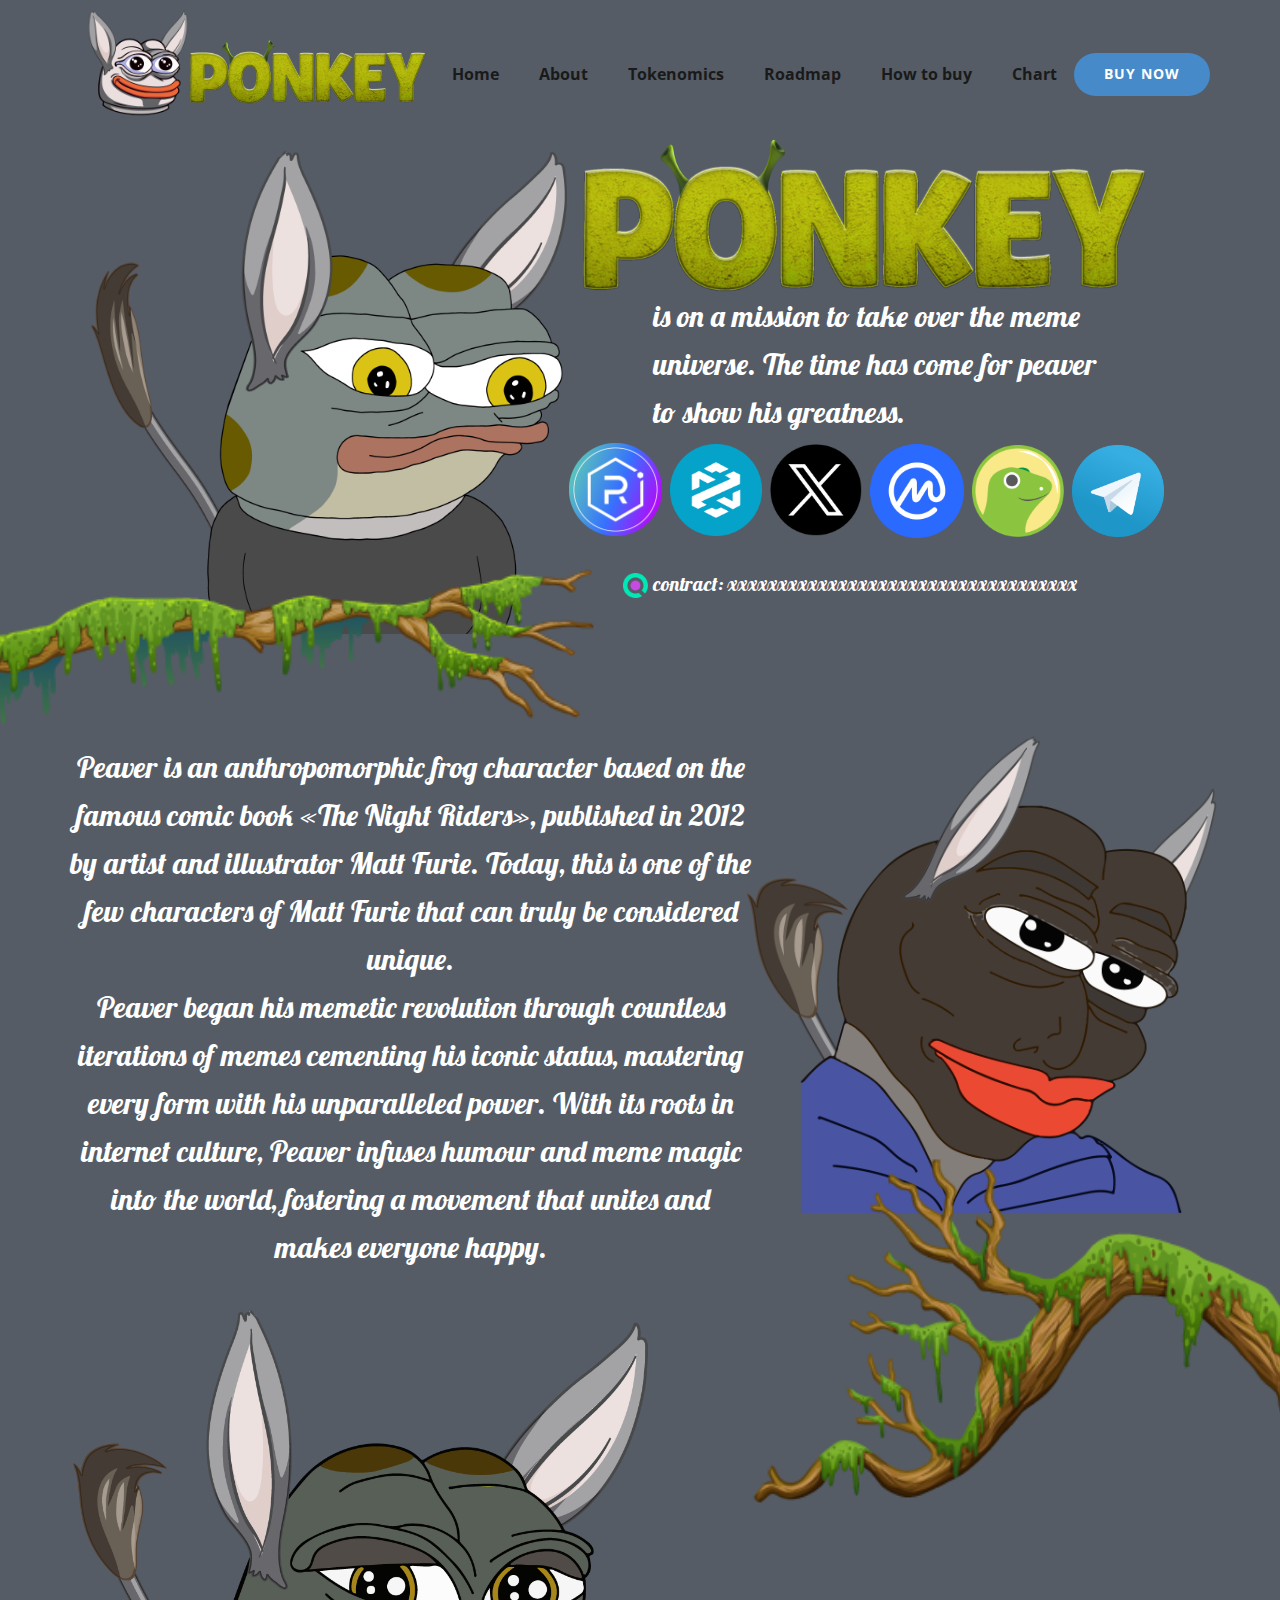
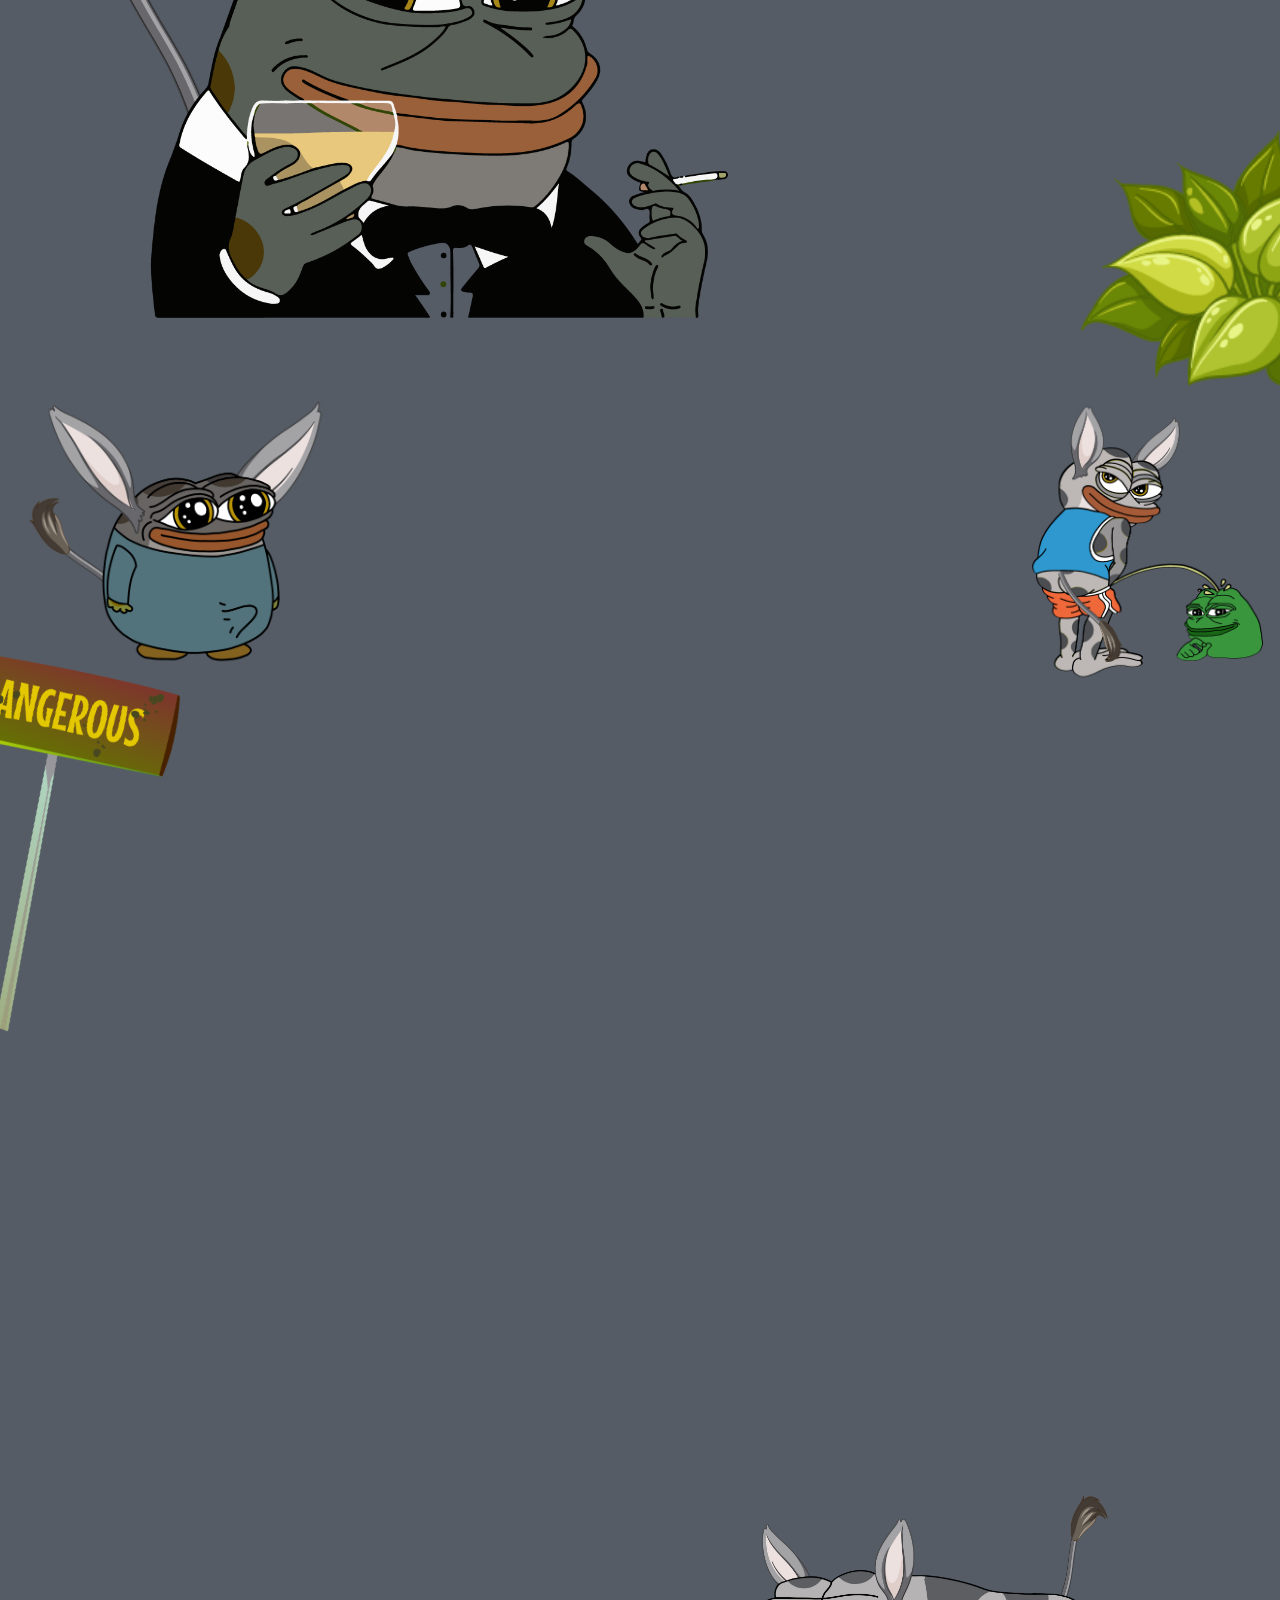
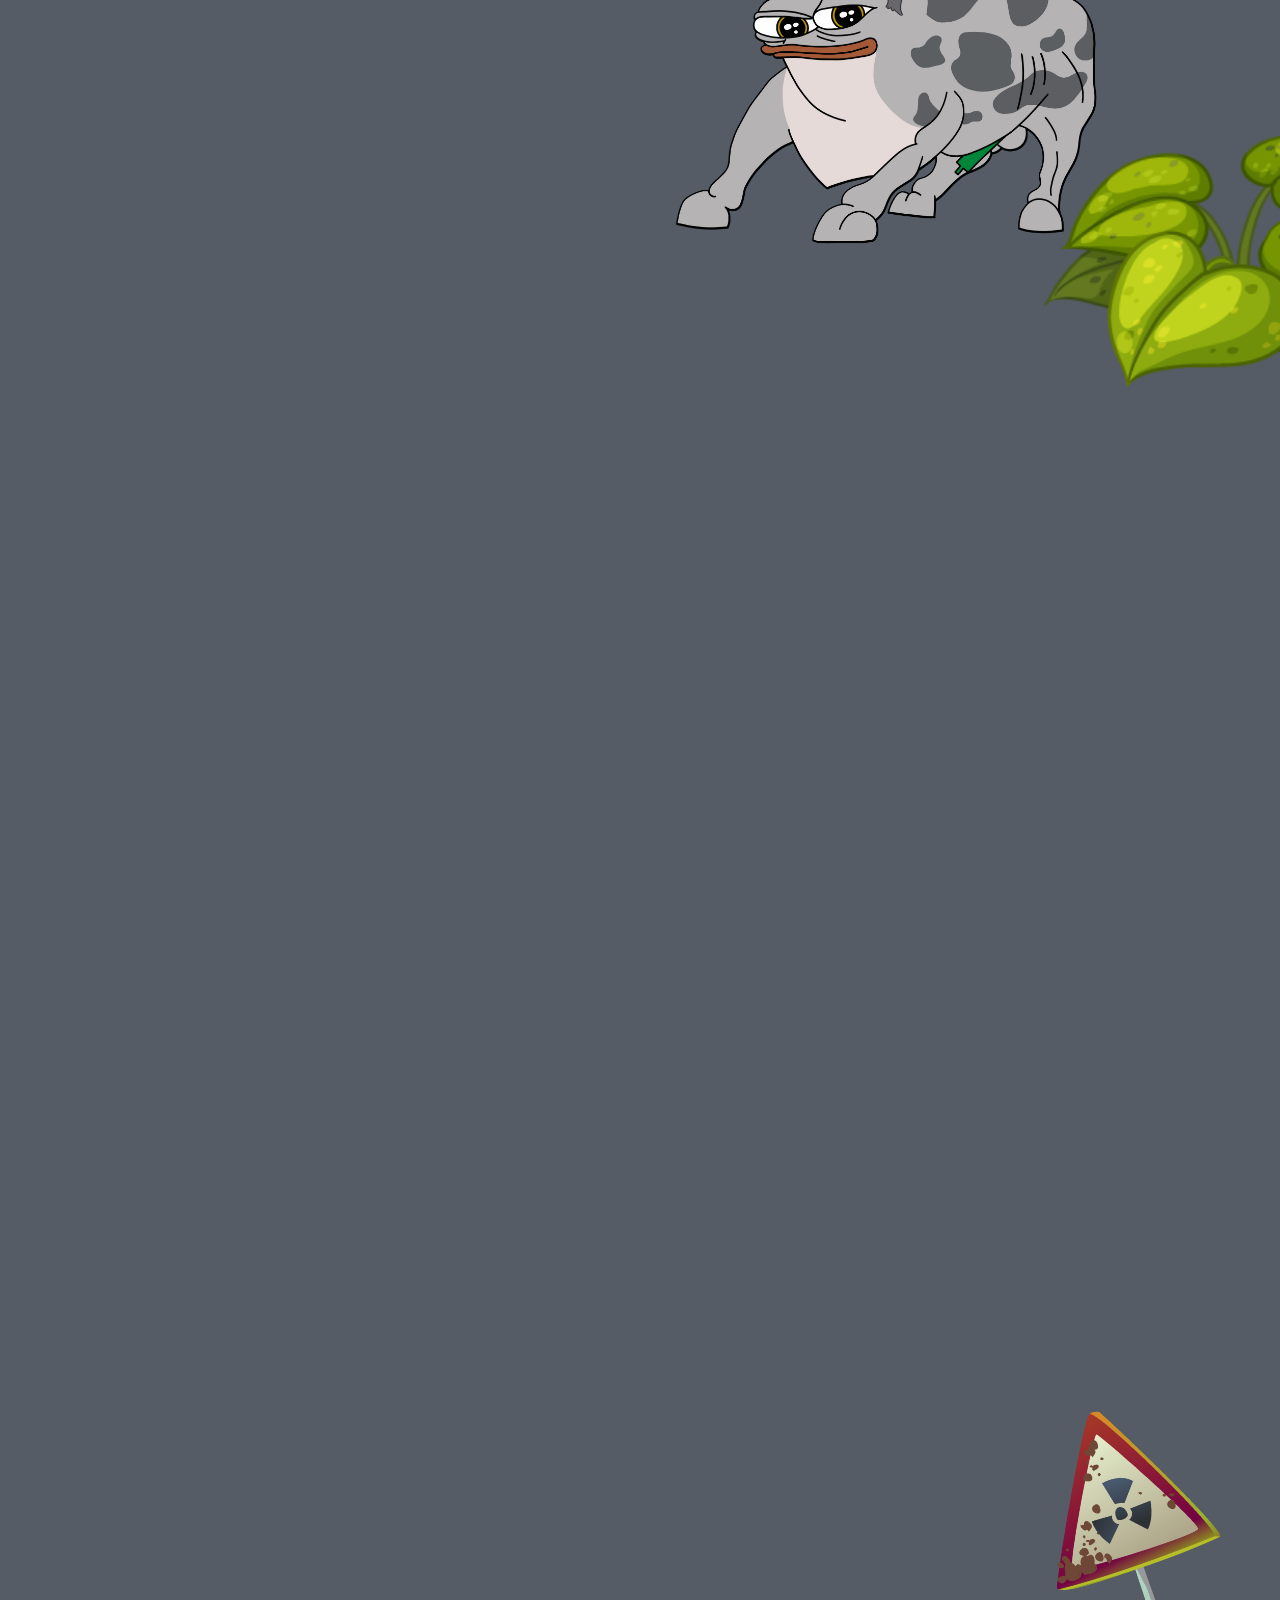
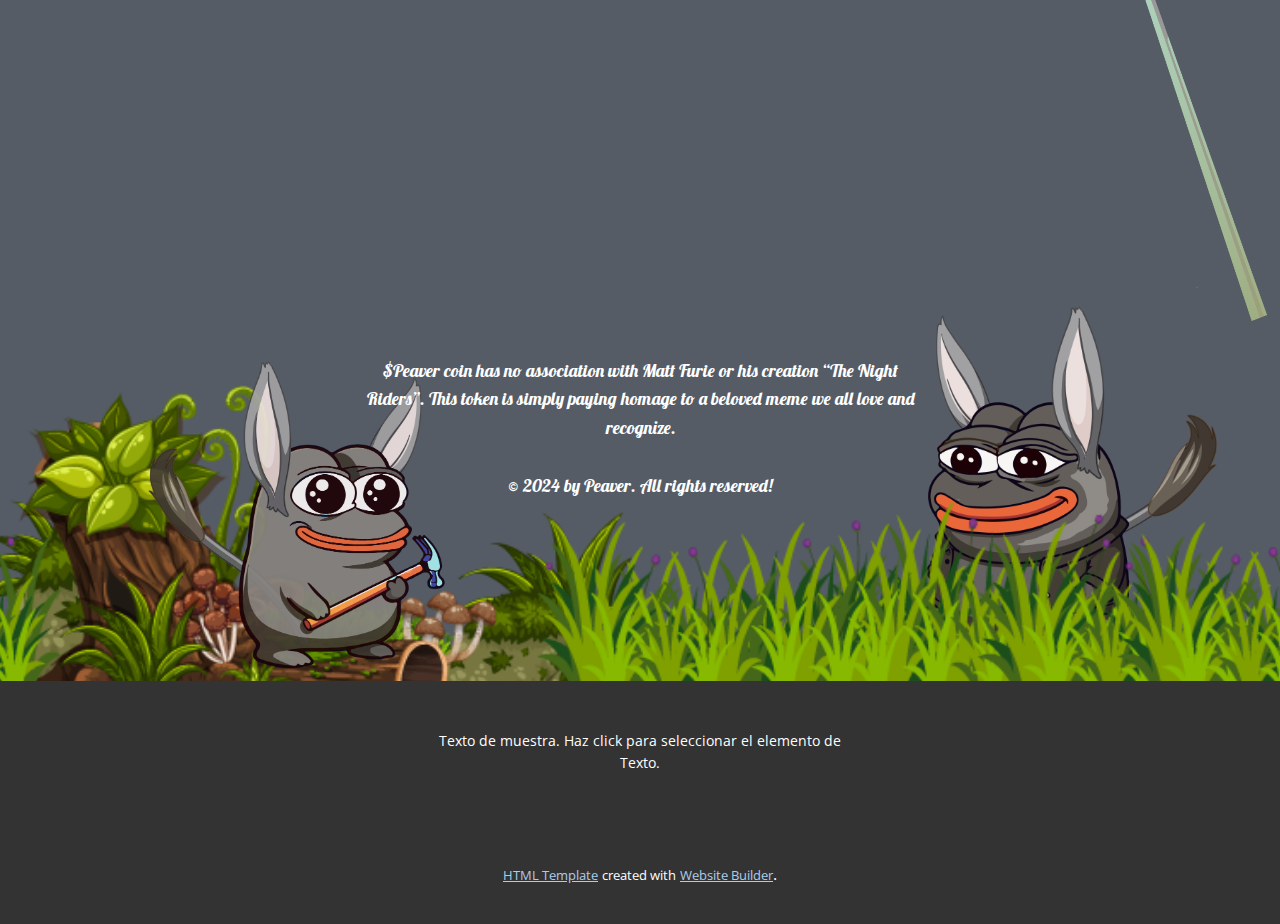
==== PONKEY.html @ 6b370bc7 "push" ====
<!DOCTYPE html>
<html style="font-size: 16px;" lang="ena"><head>
    <meta name="viewport" content="width=device-width, initial-scale=1.0">
    <meta charset="utf-8">
    <meta name="keywords" content="tokenomics, Roadmap, How to buy​">
    <meta name="description" content="">
    <title>PONKEY</title>
    <link rel="stylesheet" href="nicepage.css" media="screen">
<link rel="stylesheet" href="PONKEY.css" media="screen">
    <script class="u-script" type="text/javascript" src="jquery.js" defer=""></script>
    <script class="u-script" type="text/javascript" src="nicepage.js" defer=""></script>
    <meta name="generator" content="Nicepage 6.7.6, nicepage.com">
    <link id="u-theme-google-font" rel="stylesheet" href="https://fonts.googleapis.com/css?family=Roboto:100,100i,300,300i,400,400i,500,500i,700,700i,900,900i|Open+Sans:300,300i,400,400i,500,500i,600,600i,700,700i,800,800i">
    <link id="u-page-google-font" rel="stylesheet" href="https://fonts.googleapis.com/css?family=Lobster:400">
    
    
    
    
    
    
    
    
    
    <script type="application/ld+json">{
		"@context": "http://schema.org",
		"@type": "Organization",
		"name": "PONKEY",
		"logo": "images/ponkey.png"
}</script>
    <meta name="theme-color" content="#478ac9">
    <meta property="og:title" content="PONKEY">
    <meta property="og:description" content="">
    <meta property="og:type" content="website">
  <meta data-intl-tel-input-cdn-path="intlTelInput/"></head>
  <body data-path-to-root="./" data-include-products="false" class="u-body u-xl-mode" data-lang="es"><header class="u-clearfix u-header u-hidden-md u-hidden-sm u-palette-5-dark-2 u-header" id="sec-96b3"><div class="u-clearfix u-sheet u-sheet-1">
        <a href="https://nicepage.com" class="u-image u-logo u-image-1" data-image-width="1280" data-image-height="1024">
          <img src="images/ponkey.png" class="u-logo-image u-logo-image-1">
        </a>
        <a href="https://nicepage.com" class="u-hidden-xs u-image u-logo u-image-2" data-image-width="1500" data-image-height="500">
          <img src="images/font.png" class="u-logo-image u-logo-image-2">
        </a>
        <nav class="u-menu u-menu-one-level u-offcanvas u-menu-1">
          <div class="menu-collapse" style="font-size: 1rem; letter-spacing: 0px; font-weight: 700;">
            <a class="u-button-style u-custom-border u-custom-border-color u-custom-borders u-custom-left-right-menu-spacing u-custom-padding-bottom u-custom-text-color u-custom-top-bottom-menu-spacing u-nav-link u-text-active-palette-1-base u-text-hover-palette-2-base" href="#">
              <svg class="u-svg-link" viewBox="0 0 24 24"><use xmlns:xlink="http://www.w3.org/1999/xlink" xlink:href="#menu-hamburger"></use></svg>
              <svg class="u-svg-content" version="1.1" id="menu-hamburger" viewBox="0 0 16 16" x="0px" y="0px" xmlns:xlink="http://www.w3.org/1999/xlink" xmlns="http://www.w3.org/2000/svg"><g><rect y="1" width="16" height="2"></rect><rect y="7" width="16" height="2"></rect><rect y="13" width="16" height="2"></rect>
</g></svg>
            </a>
          </div>
          <div class="u-custom-menu u-nav-container">
            <ul class="u-nav u-spacing-20 u-unstyled u-nav-1"><li class="u-nav-item"><a class="u-button-style u-nav-link u-text-active-palette-1-base u-text-grey-90 u-text-hover-palette-2-base" href="PONKEY.html#sec-c668" style="padding: 10px;">Home</a>
</li><li class="u-nav-item"><a class="u-button-style u-nav-link u-text-active-palette-1-base u-text-grey-90 u-text-hover-palette-2-base" href="PONKEY.html#sec-f2eb" style="padding: 10px;">About</a>
</li><li class="u-nav-item"><a class="u-button-style u-nav-link u-text-active-palette-1-base u-text-grey-90 u-text-hover-palette-2-base" href="PONKEY.html#sec-4538" style="padding: 10px;">Tokenomics</a>
</li><li class="u-nav-item"><a class="u-button-style u-nav-link u-text-active-palette-1-base u-text-grey-90 u-text-hover-palette-2-base" href="PONKEY.html#sec-8deb" style="padding: 10px;">Roadmap</a>
</li><li class="u-nav-item"><a class="u-button-style u-nav-link u-text-active-palette-1-base u-text-grey-90 u-text-hover-palette-2-base" href="PONKEY.html#sec-0ed5" style="padding: 10px;">How to buy</a>
</li><li class="u-nav-item"><a class="u-button-style u-nav-link u-text-active-palette-1-base u-text-grey-90 u-text-hover-palette-2-base" href="PONKEY.html#sec-bace" style="padding: 10px;">Chart</a>
</li></ul>
          </div>
          <div class="u-custom-menu u-nav-container-collapse">
            <div class="u-black u-container-style u-inner-container-layout u-opacity u-opacity-95 u-sidenav">
              <div class="u-inner-container-layout u-sidenav-overflow">
                <div class="u-menu-close"></div>
                <ul class="u-align-center u-nav u-popupmenu-items u-unstyled u-nav-2"><li class="u-nav-item"><a class="u-button-style u-nav-link" href="PONKEY.html#sec-c668">Home</a>
</li><li class="u-nav-item"><a class="u-button-style u-nav-link" href="PONKEY.html#sec-f2eb">About</a>
</li><li class="u-nav-item"><a class="u-button-style u-nav-link" href="PONKEY.html#sec-4538">Tokenomics</a>
</li><li class="u-nav-item"><a class="u-button-style u-nav-link" href="PONKEY.html#sec-8deb">Roadmap</a>
</li><li class="u-nav-item"><a class="u-button-style u-nav-link" href="PONKEY.html#sec-0ed5">How to buy</a>
</li><li class="u-nav-item"><a class="u-button-style u-nav-link" href="PONKEY.html#sec-bace">Chart</a>
</li></ul>
              </div>
            </div>
            <div class="u-black u-menu-overlay u-opacity u-opacity-70"></div>
          </div>
        </nav>
        <a href="https://raydium.io" class="u-btn u-btn-round u-button-style u-hover-palette-1-light-1 u-palette-1-base u-radius u-btn-1" target="_blank">BUY NOW</a>
      </div></header>
    <section class="u-clearfix u-hidden-md u-hidden-sm u-palette-5-dark-2 u-section-1" id="sec-c668">
      <div class="u-clearfix u-sheet u-sheet-1">
        <img class="u-expanded-height u-hidden-xs u-image u-image-default u-image-1" src="images/ponkeyjob.png" alt="" data-image-width="1280" data-image-height="1280">
        <img class="u-expanded-width-xs u-image u-image-contain u-image-default u-image-2" src="images/font.png" alt="" data-image-width="1500" data-image-height="500">
        <p class="u-custom-font u-font-lobster u-text u-text-1"> is on a mission to take over the meme universe. The time has come for peaver to show his greatness.</p>
        <img class="u-image u-image-contain u-image-default u-preserve-proportions u-image-3" src="images/pIxfX8z30qij.png" alt="" data-image-width="250" data-image-height="250" data-href="https://x.com" data-target="_blank">
        <img class="u-image u-image-contain u-image-default u-preserve-proportions u-image-4" src="images/0U2Pv58dZBvj.png" alt="" data-image-width="512" data-image-height="512" data-href="https://coinmarketcap.com" data-target="_blank">
        <img class="u-image u-image-contain u-image-default u-preserve-proportions u-image-5" src="images/TUzji2HEjnId.png" alt="" data-image-width="250" data-image-height="250" data-href="https://www.coingecko.com" data-target="_blank">
        <img class="u-image u-image-contain u-image-default u-preserve-proportions u-image-6" src="images/ILdD3Cn7EWu5.png" alt="" data-image-width="2500" data-image-height="2500" data-href="https://web.telegram.org/a/" data-target="_blank">
        <img class="u-image u-image-contain u-image-default u-preserve-proportions u-image-7" src="images/zyBM1lSh2uat.png" alt="" data-image-width="512" data-image-height="512" data-href="https://www.dextools.io" data-target="_blank">
        <img class="u-image u-image-contain u-image-default u-preserve-proportions u-image-8" src="images/Raydium-Round-Logo-PNG.png" alt="" data-image-width="3000" data-image-height="3000" data-href="https://raydium.io" data-target="_blank">
        <p class="u-custom-font u-font-lobster u-text u-text-white u-text-2">contract: ​xxxxxxxxxxxxxxxxxxxxxxxxxxxxxxxxxxx</p>
        <img class="u-hidden-xs u-image u-image-contain u-image-default u-preserve-proportions u-image-9" src="images/92743431.png" alt="" data-image-width="280" data-image-height="280">
      </div>
    </section>
    <section class="u-clearfix u-hidden-md u-hidden-sm u-palette-5-dark-2 u-section-2" id="sec-f2eb">
      <div class="u-clearfix u-sheet u-sheet-1">
        <img class="u-hidden-xs u-image u-image-contain u-image-default u-image-1" src="images/1yjw_7ryt_180516-Convertido.png" alt="" data-image-width="397" data-image-height="242">
        <p class="u-align-center u-custom-font u-font-lobster u-hidden-xs u-text u-text-1">Peaver is an anthropomorphic frog character based on the famous comic book «The Night Riders», published in 2012 by artist and illustrator Matt Furie. Today, this is one of the few characters of Matt Furie that can truly be considered unique.</p>
        <p class="u-align-center u-custom-font u-font-lobster u-text u-text-2">Peaver began his memetic revolution through countless iterations of memes cementing his iconic status, mastering every form with his unparalleled power. With its roots in internet culture, Peaver infuses humour and meme magic into the world, fostering a movement that unites and makes everyone happy.</p>
        <img class="custom-expanded u-hidden-xs u-image u-image-contain u-image-default u-image-2" src="images/ponkeychad.png" alt="" data-image-width="1280" data-image-height="1024">
      </div>
    </section>
    <section class="u-clearfix u-hidden-md u-hidden-sm u-palette-5-dark-2 u-section-3" id="sec-4538">
      <div class="u-clearfix u-sheet u-sheet-1">
        <img class="u-expanded-height u-image u-image-default u-image-1" src="images/ponkeycheers.png" alt="" data-image-width="1280" data-image-height="1024">
        <img class="u-flip-horizontal u-image u-image-contain u-image-default u-image-2" src="images/asdasdasdasd-Convertido.png" alt="" data-image-width="397" data-image-height="242">
        <div class="u-align-left u-border-5 u-border-palette-2-base u-container-align-center u-container-style u-expanded-width-xs u-group u-palette-2-dark-3 u-radius u-shape-round u-group-1" data-animation-name="customAnimationIn" data-animation-duration="1500" data-animation-delay="500" data-animation-direction="">
          <div class="u-container-layout u-container-layout-1">
            <h2 class="u-align-center u-text u-text-default u-text-1" data-animation-name="customAnimationIn" data-animation-duration="1500" data-animation-delay="0">tokenomics</h2>
            <p class="u-align-center u-large-text u-text u-text-variant u-text-2">Token​ Supply 420.690.000.000<br>No taxes forever<br>LP Tokens Burned &amp; Contract Ownership Renounced
            </p>
          </div>
        </div>
      </div>
    </section>
    <section class="u-clearfix u-hidden-md u-hidden-sm u-palette-5-dark-2 u-section-4" id="sec-8deb">
      <div class="u-clearfix u-sheet u-sheet-1">
        <img class="u-image u-image-contain u-image-default u-image-1" src="images/pipiponkey.png" alt="" data-image-width="1170" data-image-height="1236">
        <img class="u-image u-image-contain u-image-default u-image-2" src="images/miniponkey.png" alt="" data-image-width="1280" data-image-height="1149">
        <div class="u-align-left u-border-5 u-border-palette-2-base u-container-align-center u-container-style u-expanded-width-xs u-group u-palette-2-dark-3 u-radius u-shape-round u-group-1" data-animation-name="customAnimationIn" data-animation-duration="1500" data-animation-delay="500" data-animation-direction="">
          <div class="u-container-layout u-container-layout-1">
            <h2 class="u-align-center u-text u-text-default u-text-1" data-animation-name="customAnimationIn" data-animation-duration="1500" data-animation-delay="0">Roadmap</h2>
            <p class="u-align-center u-large-text u-text u-text-variant u-text-2"> Phase 1: fun begins, memes spread, community builds<br>Phase 2: 100,000 holders<br>Phase 3: takeover the meme universe
            </p>
          </div>
        </div>
        <img class="u-image u-image-contain u-image-default u-image-3" src="images/aqp7_8zgk_1807zxczxc20-Convertido.png" alt="" data-image-width="304" data-image-height="276">
      </div>
    </section>
    <section class="u-clearfix u-hidden-md u-hidden-sm u-palette-5-dark-2 u-section-5" id="sec-0ed5">
      <div class="u-clearfix u-sheet u-sheet-1">
        <div class="u-align-left u-border-5 u-border-palette-2-base u-container-align-center u-container-style u-group u-palette-2-dark-3 u-radius u-shape-round u-group-1" data-animation-name="customAnimationIn" data-animation-duration="1500" data-animation-delay="500" data-animation-direction="">
          <div class="u-container-layout u-container-layout-1">
            <h2 class="u-align-center u-text u-text-default u-text-1" data-animation-name="customAnimationIn" data-animation-duration="1500" data-animation-delay="0">How to buy </h2>
          </div>
        </div>
        <div class="u-rotation-parent u-rotation-parent-1">
          <img class="u-image u-image-contain u-image-default u-image-1" src="images/vecteezy_stench-dirty-swamp-with-toxic-wasasdasdte-barrels_13834293-Convertido.png" alt="" data-image-width="869" data-image-height="1010">
        </div>
        <div class="u-align-left u-expanded-width u-list u-list-1">
          <div class="u-repeater u-repeater-1">
            <div class="u-align-center u-border-3 u-border-no-bottom u-border-no-left u-border-no-right u-border-palette-2-base u-container-align-left u-container-style u-hover-feature u-list-item u-palette-2-dark-3 u-radius u-repeater-item u-shape-round u-list-item-1" data-animation-name="customAnimationIn" data-animation-duration="1500" data-animation-delay="500">
              <div class="u-container-layout u-similar-container u-container-layout-2">
                <h3 class="u-align-left u-text u-text-2"> Create a wallet</h3>
                <p class="u-align-left u-text u-text-3"> download phantom wallet from phantom.app or your wallet of choice from chromewebstore.</p>
              </div>
            </div>
            <div class="u-align-center u-border-3 u-border-no-bottom u-border-no-left u-border-no-right u-border-palette-2-base u-container-align-left u-container-style u-hover-feature u-list-item u-palette-2-dark-3 u-radius u-repeater-item u-shape-round u-list-item-2" data-animation-name="customAnimationIn" data-animation-duration="1000">
              <div class="u-container-layout u-similar-container u-container-layout-3">
                <h3 class="u-align-left u-text u-text-4"> Get Some SOL</h3>
                <p class="u-align-left u-text u-text-5"> have SOL in your wallet to switch to $Peaver. If you don’t have any SOL, transfer from another wallet, or buy on another exchange and send it to your wallet.</p>
              </div>
            </div>
            <div class="u-align-center u-border-3 u-border-no-bottom u-border-no-left u-border-no-right u-border-palette-2-base u-container-align-left u-container-style u-hover-feature u-list-item u-palette-2-dark-3 u-radius u-repeater-item u-shape-round u-list-item-3" data-animation-name="customAnimationIn" data-animation-duration="1000">
              <div class="u-container-layout u-similar-container u-container-layout-4">
                <h3 class="u-align-left u-text u-text-6"> Go to raydium</h3>
                <p class="u-align-left u-text u-text-7"> connect to Raydium. <a href="https://raydium.io" target="_blank" rel="noopener" class="OYPEnA font-feature-calt-off font-feature-clig-off font-feature-liga-off text-decoration-underline text-strikethrough-none u-active-none u-border-none u-btn u-button-style u-hover-none u-none u-text-palette-1-base u-btn-1">Get Some SOLhave SOL in your wallet to switch to $Peaver.</a>
                  <a href="https://raydium.io" target="_blank" rel="noopener" class="OYPEnA font-feature-calt-off font-feature-clig-off font-feature-liga-off text-decoration-underline text-strikethrough-none u-active-none u-border-none u-btn u-button-style u-hover-none u-none u-text-palette-1-base white-space-prewrap u-btn-2"></a>
                  <a href="https://raydium.io" target="_blank" rel="noopener" class="OYPEnA font-feature-calt-off font-feature-clig-off font-feature-liga-off text-decoration-underline text-strikethrough-none u-active-none u-border-none u-btn u-button-style u-hover-none u-none u-text-palette-1-base u-btn-3">If you don’t have any SOL, transfer from another wallet,</a>
                  <a href="https://raydium.io" target="_blank" rel="noopener" class="OYPEnA font-feature-calt-off font-feature-clig-off font-feature-liga-off text-decoration-underline text-strikethrough-none u-active-none u-border-none u-btn u-button-style u-hover-none u-none u-text-palette-1-base white-space-prewrap u-btn-4"></a>
                  <a href="https://raydium.io" target="_blank" rel="noopener" class="OYPEnA font-feature-calt-off font-feature-clig-off font-feature-liga-off text-decoration-underline text-strikethrough-none u-active-none u-border-none u-btn u-button-style u-hover-none u-none u-text-palette-1-base u-btn-5">or buy on another exchange and send it to your wallet.</a> in google chrome or any browser you have the wallet in. Connect your wallet. Paste the $Peaver token address into raydium, select Mylittlepepe, and confirm. When raydium prompts you for a wallet signature, sign
                </p>
              </div>
            </div>
          </div>
        </div>
        <img class="u-image u-image-contain u-image-default u-image-2" src="images/aqp7_8zgk_18vczxvczx0720-Convertido.png" alt="" data-image-width="304" data-image-height="276">
        <div class="custom-expanded u-list u-list-2">
          <div class="u-repeater u-repeater-2">
            <div class="u-align-center u-border-3 u-border-no-bottom u-border-no-left u-border-no-right u-border-palette-2-base u-container-align-left u-container-style u-hover-feature u-list-item u-palette-2-dark-3 u-radius u-repeater-item u-shape-round u-list-item-4" data-animation-name="customAnimationIn" data-animation-duration="1000">
              <div class="u-container-layout u-similar-container u-container-layout-5">
                <h3 class="u-align-left u-text u-text-8"> Switch SOL for $PEAVER</h3>
                <p class="u-align-left u-text u-text-9">switch SOL for $Peaver. We have ZERO taxes so you don’t need to worry about buying with a specific slippage, although you may need to use slippage during times of market volatility. </p>
              </div>
            </div>
          </div>
        </div>
        <img class="u-expanded-width-xs u-image u-image-contain u-image-default u-image-3" src="images/bullponkey.png" alt="" data-image-width="8000" data-image-height="8000">
      </div>
      
      
      
      
      
      
      
    </section>
    <section class="u-clearfix u-hidden-md u-hidden-sm u-palette-5-dark-2 u-section-6" id="sec-bace">
      <div class="u-clearfix u-sheet u-sheet-1">
        <div class="u-clearfix u-custom-html u-expanded-width u-custom-html-1">
          <style>#dexscreener-embed{position:relative;width:100%;padding-bottom:125%;}@media(min-width:1400px){#dexscreener-embed{padding-bottom:65%;}}#dexscreener-embed iframe{position:absolute;width:100%;height:100%;top:0;left:0;border:0;}</style>
          <div id="dexscreener-embed">
            <iframe src="https://dexscreener.com/solana/FpCMFDFGYotvufJ7HrFHsWEiiQCGbkLCtwHiDnh7o28Q?embed=1&amp;theme=dark"></iframe>
          </div>
        </div>
      </div>
    </section>
    <section class="u-clearfix u-hidden-md u-hidden-sm u-palette-5-dark-2 u-section-7" id="sec-f7b7">
      <div class="u-clearfix u-sheet u-sheet-1">
        <img class="u-image u-image-contain u-image-default u-image-1" src="images/billboardpeppo.png" alt="" data-image-width="397" data-image-height="242">
        <img class="custom-expanded u-image u-image-default u-image-2" src="images/builderponkey.png" alt="" data-image-width="1280" data-image-height="1024">
        <img class="custom-expanded u-image u-image-default u-image-3" src="images/ponkeychu.png" alt="" data-image-width="1280" data-image-height="1024">
        <p class="u-align-center u-custom-font u-font-lobster u-text u-text-1"> $Peaver coin has no association with Matt Furie or his creation “The Night Riders”. This token is simply paying homage to a beloved meme we all love and recognize.<br>
          <br>© 2024 by Peaver. All rights reserved!
        </p>
        <img class="u-image u-image-contain u-image-default u-image-4" src="images/1yjw_7ryt_xzzczzxc180516-Convertido.png" alt="" data-image-width="397" data-image-height="242">
        <img class="u-image u-image-contain u-image-default u-image-5" src="images/1yjw_7ryt_xzzczzxc180516-Convertido.png" alt="" data-image-width="397" data-image-height="242">
        <img class="u-image u-image-contain u-image-default u-image-6" src="images/1yjw_7ryt_xzzczzxc180516-Convertido.png" alt="" data-image-width="397" data-image-height="242">
        <div class="u-rotation-parent u-rotation-parent-1">
          <img class="u-image u-image-contain u-image-default u-image-7" src="images/vecteezy_stench-dirty-swamp-with-toxic-waste-basdfasdfasdfarrels_13834293-Convertido.png" alt="" data-image-width="869" data-image-height="1010">
        </div>
      </div>
    </section>
    
    
    
    <footer class="u-align-center u-clearfix u-footer u-grey-80 u-footer" id="sec-23bf"><div class="u-clearfix u-sheet u-sheet-1">
        <p class="u-small-text u-text u-text-variant u-text-1">Texto de muestra. Haz click para seleccionar el elemento de Texto.</p>
      </div></footer>
    <section class="u-backlink u-clearfix u-grey-80">
      <a class="u-link" href="https://nicepage.com/html-templates" target="_blank">
        <span>HTML Template</span>
      </a>
      <p class="u-text">
        <span>created with</span>
      </p>
      <a class="u-link" href="https://nicepage.online" target="_blank">
        <span>Website Builder</span>
      </a>. 
    </section>
  
</body></html>
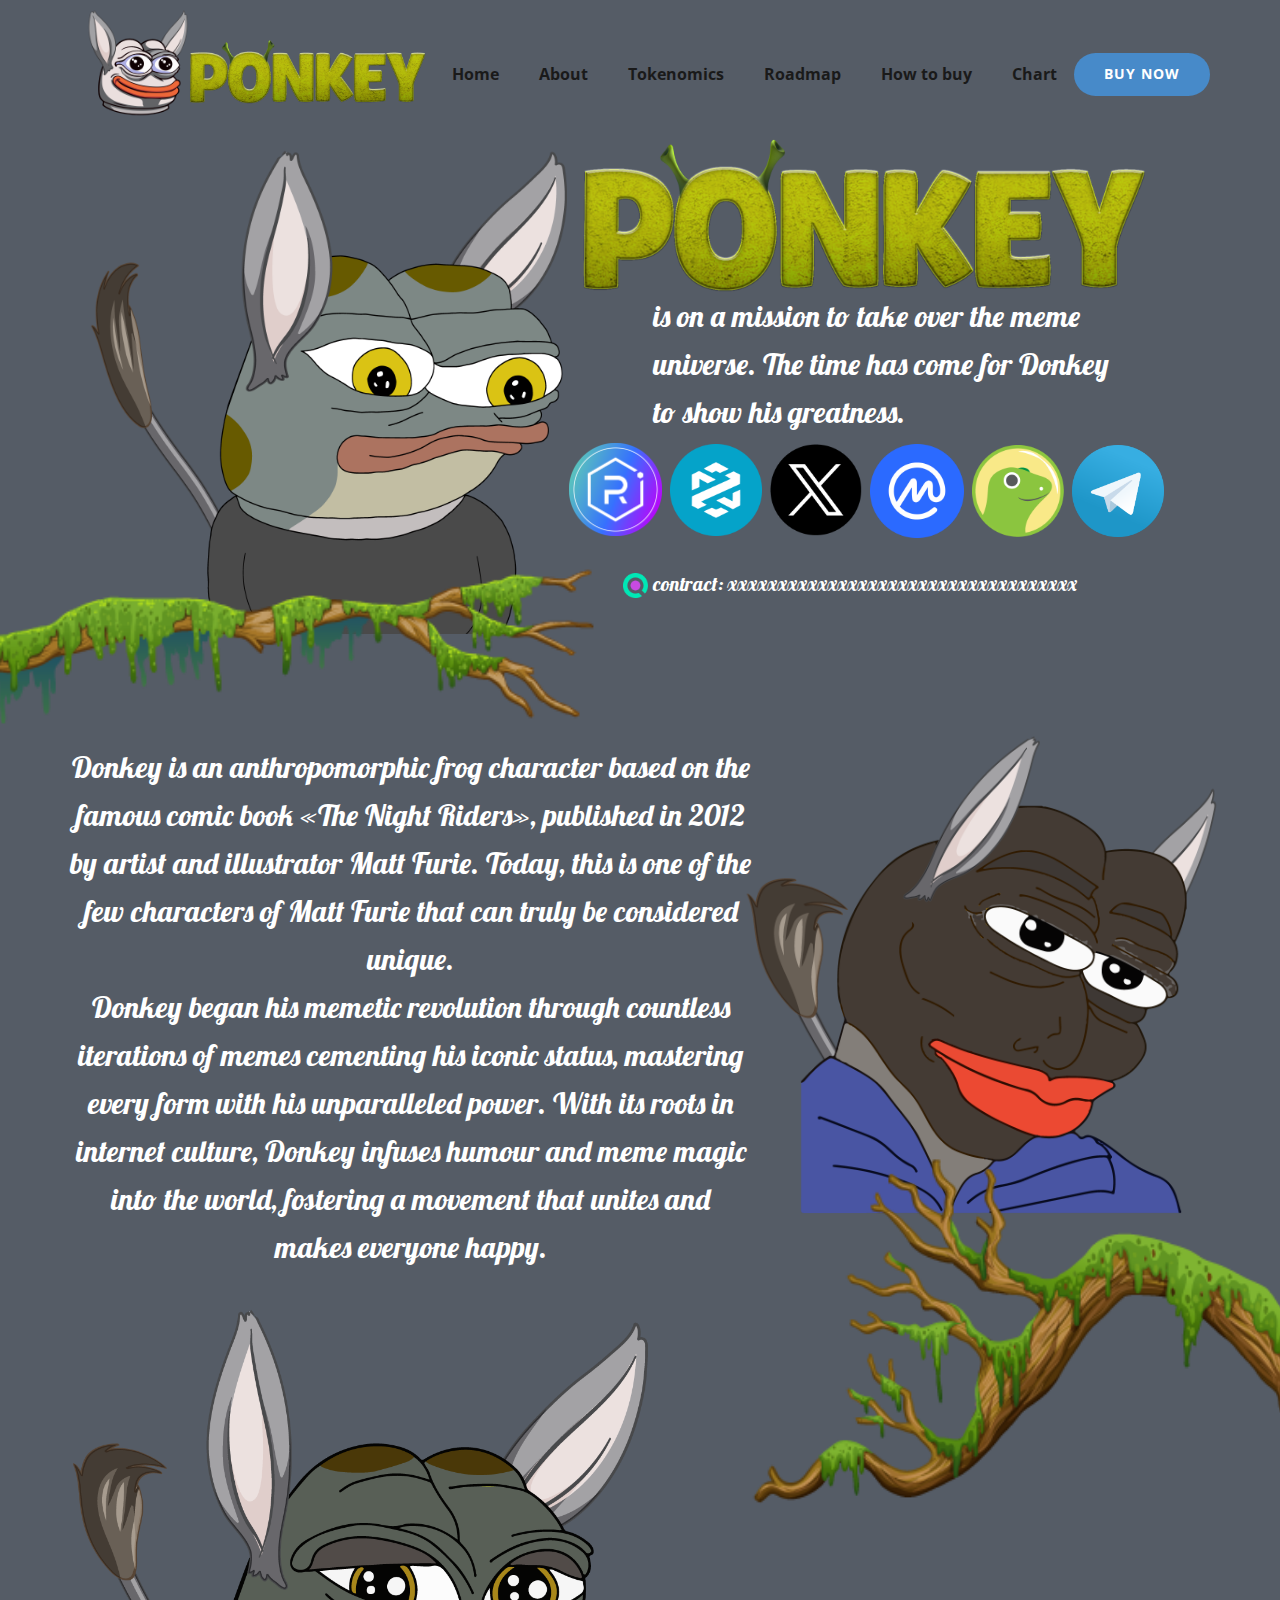
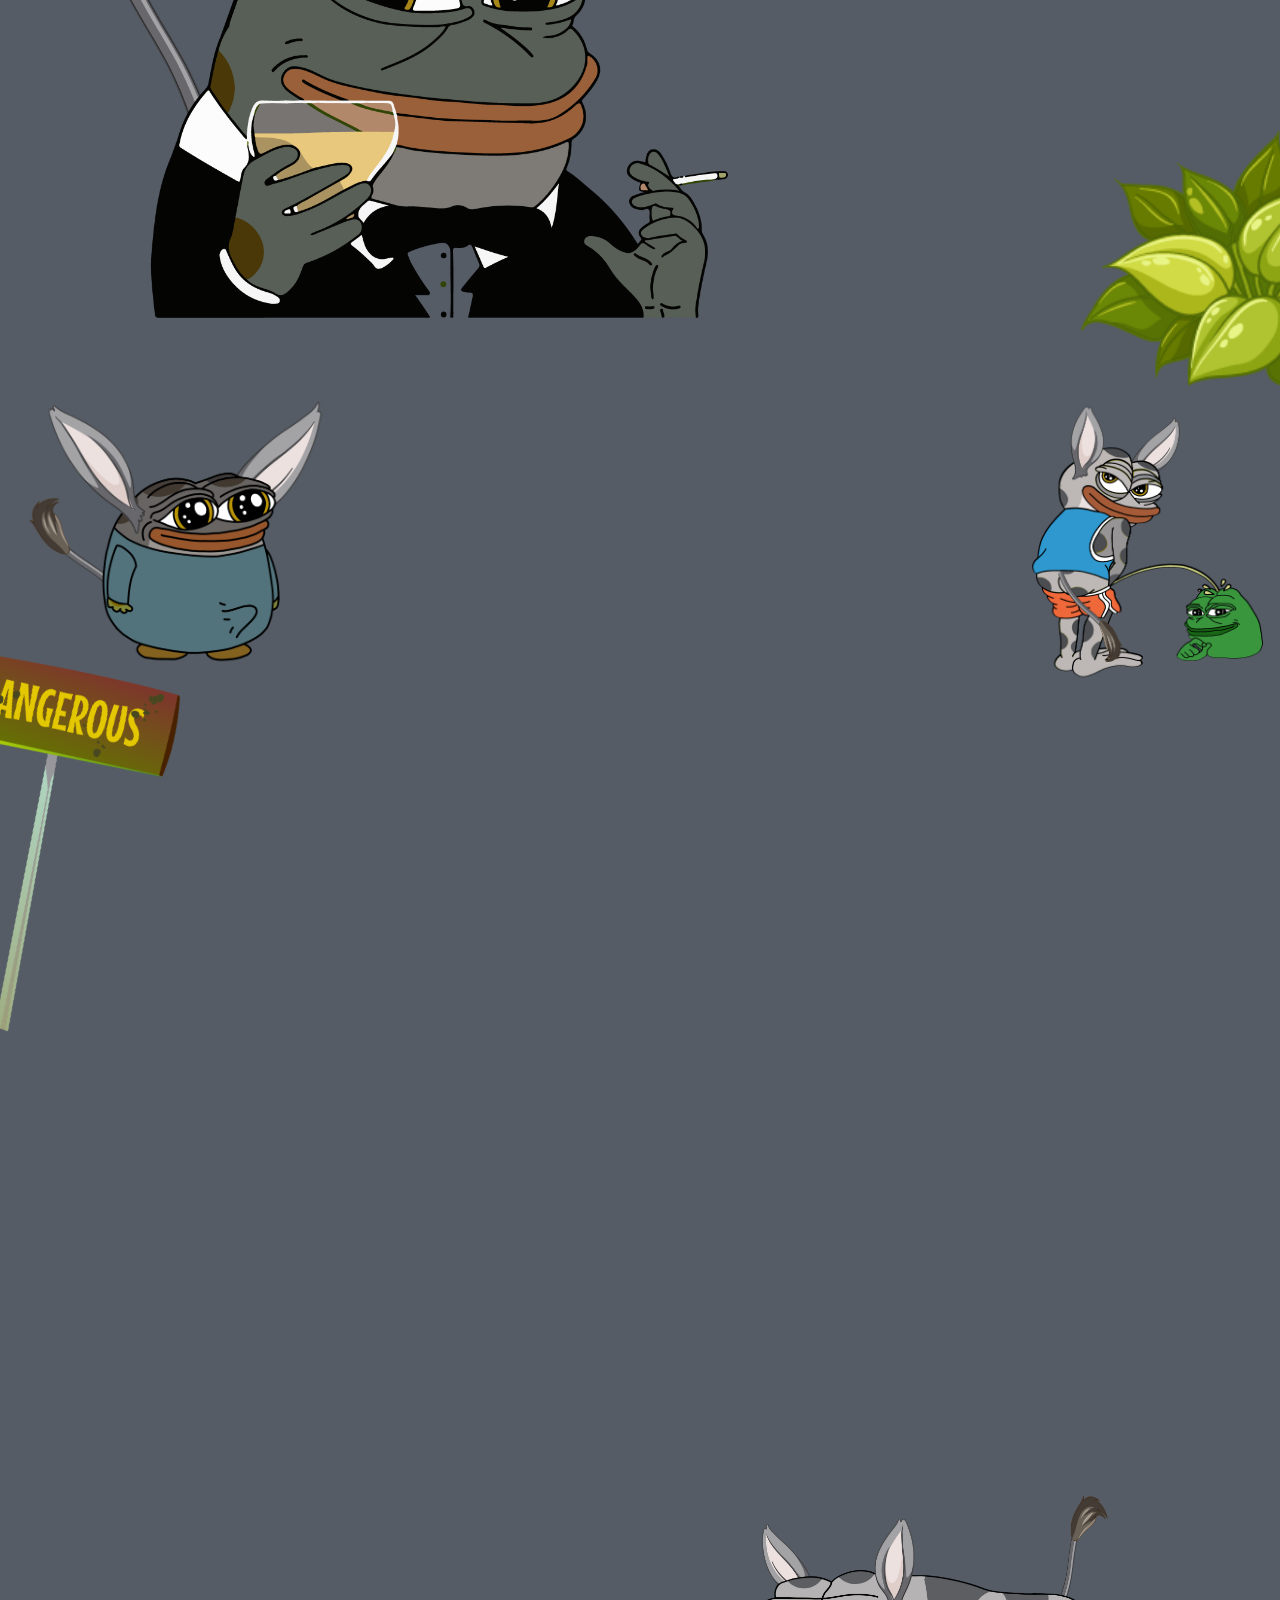
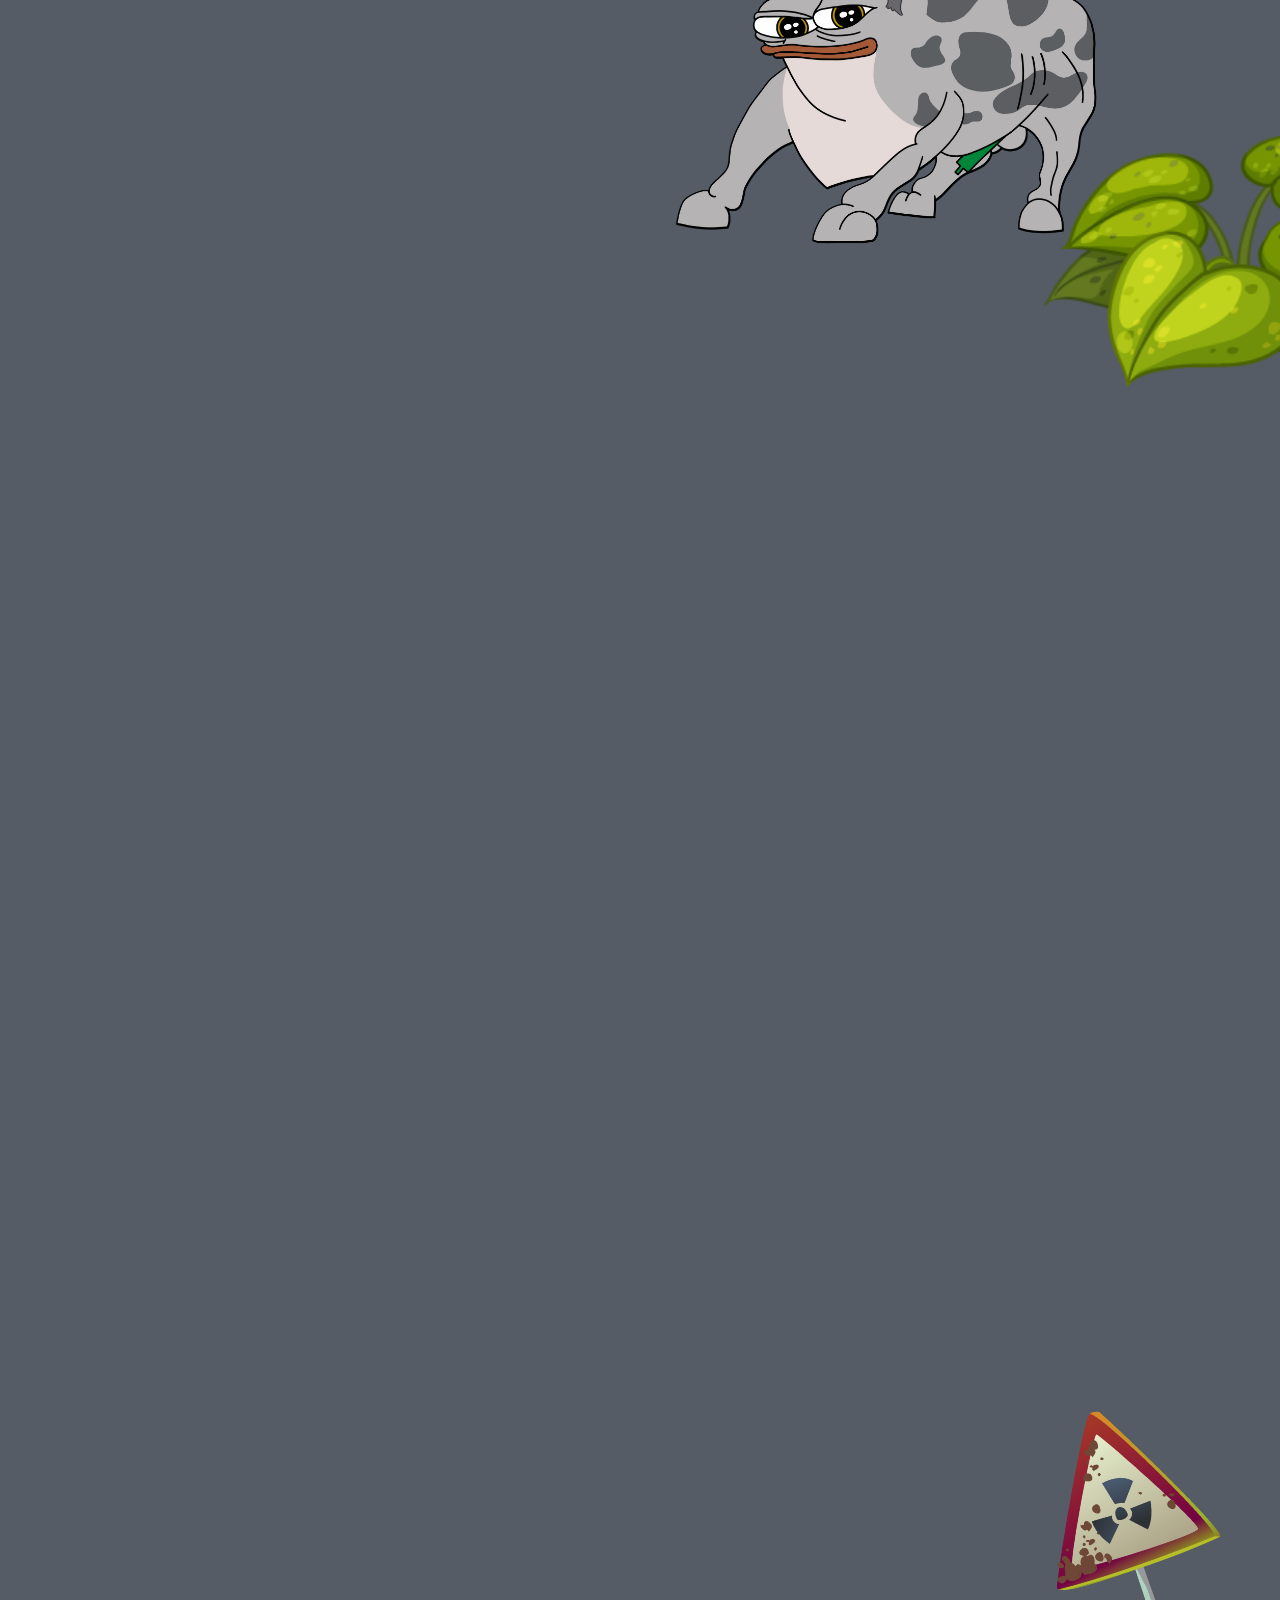
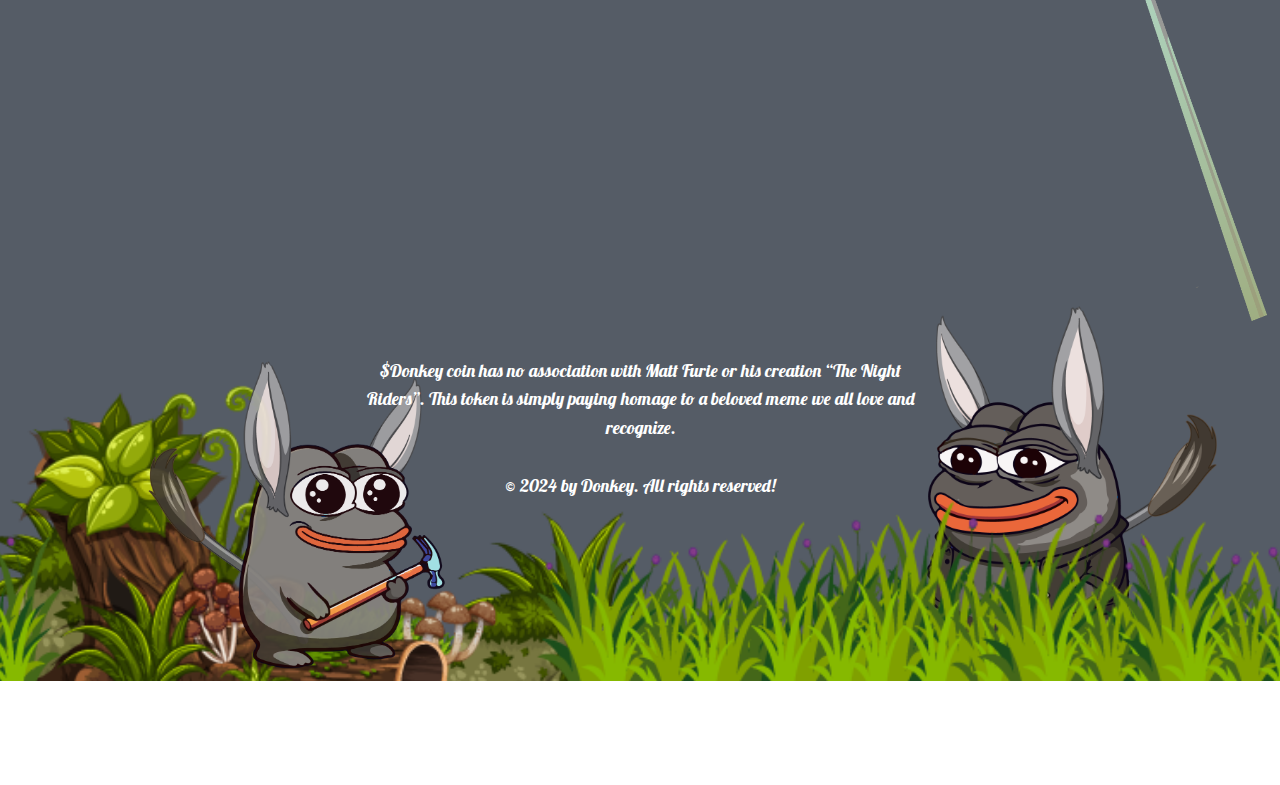
==== commit 17bb09ad: "push" ====
--- a/PONKEY.html
+++ b/PONKEY.html
@@ -78,7 +78,7 @@
       <div class="u-clearfix u-sheet u-sheet-1">
         <img class="u-expanded-height u-hidden-xs u-image u-image-default u-image-1" src="images/ponkeyjob.png" alt="" data-image-width="1280" data-image-height="1280">
         <img class="u-expanded-width-xs u-image u-image-contain u-image-default u-image-2" src="images/font.png" alt="" data-image-width="1500" data-image-height="500">
-        <p class="u-custom-font u-font-lobster u-text u-text-1"> is on a mission to take over the meme universe. The time has come for peaver to show his greatness.</p>
+        <p class="u-custom-font u-font-lobster u-text u-text-1"> is on a mission to take over the meme universe. The time has come for Donkey to show his greatness.</p>
         <img class="u-image u-image-contain u-image-default u-preserve-proportions u-image-3" src="images/pIxfX8z30qij.png" alt="" data-image-width="250" data-image-height="250" data-href="https://x.com" data-target="_blank">
         <img class="u-image u-image-contain u-image-default u-preserve-proportions u-image-4" src="images/0U2Pv58dZBvj.png" alt="" data-image-width="512" data-image-height="512" data-href="https://coinmarketcap.com" data-target="_blank">
         <img class="u-image u-image-contain u-image-default u-preserve-proportions u-image-5" src="images/TUzji2HEjnId.png" alt="" data-image-width="250" data-image-height="250" data-href="https://www.coingecko.com" data-target="_blank">
@@ -92,8 +92,8 @@
     <section class="u-clearfix u-hidden-md u-hidden-sm u-palette-5-dark-2 u-section-2" id="sec-f2eb">
       <div class="u-clearfix u-sheet u-sheet-1">
         <img class="u-hidden-xs u-image u-image-contain u-image-default u-image-1" src="images/1yjw_7ryt_180516-Convertido.png" alt="" data-image-width="397" data-image-height="242">
-        <p class="u-align-center u-custom-font u-font-lobster u-hidden-xs u-text u-text-1">Peaver is an anthropomorphic frog character based on the famous comic book «The Night Riders», published in 2012 by artist and illustrator Matt Furie. Today, this is one of the few characters of Matt Furie that can truly be considered unique.</p>
-        <p class="u-align-center u-custom-font u-font-lobster u-text u-text-2">Peaver began his memetic revolution through countless iterations of memes cementing his iconic status, mastering every form with his unparalleled power. With its roots in internet culture, Peaver infuses humour and meme magic into the world, fostering a movement that unites and makes everyone happy.</p>
+        <p class="u-align-center u-custom-font u-font-lobster u-hidden-xs u-text u-text-1">Donkey is an anthropomorphic frog character based on the famous comic book «The Night Riders», published in 2012 by artist and illustrator Matt Furie. Today, this is one of the few characters of Matt Furie that can truly be considered unique.</p>
+        <p class="u-align-center u-custom-font u-font-lobster u-text u-text-2">Donkey began his memetic revolution through countless iterations of memes cementing his iconic status, mastering every form with his unparalleled power. With its roots in internet culture, Donkey infuses humour and meme magic into the world, fostering a movement that unites and makes everyone happy.</p>
         <img class="custom-expanded u-hidden-xs u-image u-image-contain u-image-default u-image-2" src="images/ponkeychad.png" alt="" data-image-width="1280" data-image-height="1024">
       </div>
     </section>
@@ -145,17 +145,17 @@
             <div class="u-align-center u-border-3 u-border-no-bottom u-border-no-left u-border-no-right u-border-palette-2-base u-container-align-left u-container-style u-hover-feature u-list-item u-palette-2-dark-3 u-radius u-repeater-item u-shape-round u-list-item-2" data-animation-name="customAnimationIn" data-animation-duration="1000">
               <div class="u-container-layout u-similar-container u-container-layout-3">
                 <h3 class="u-align-left u-text u-text-4"> Get Some SOL</h3>
-                <p class="u-align-left u-text u-text-5"> have SOL in your wallet to switch to $Peaver. If you don’t have any SOL, transfer from another wallet, or buy on another exchange and send it to your wallet.</p>
+                <p class="u-align-left u-text u-text-5"> have SOL in your wallet to switch to $Donkey. If you don’t have any SOL, transfer from another wallet, or buy on another exchange and send it to your wallet.</p>
               </div>
             </div>
             <div class="u-align-center u-border-3 u-border-no-bottom u-border-no-left u-border-no-right u-border-palette-2-base u-container-align-left u-container-style u-hover-feature u-list-item u-palette-2-dark-3 u-radius u-repeater-item u-shape-round u-list-item-3" data-animation-name="customAnimationIn" data-animation-duration="1000">
               <div class="u-container-layout u-similar-container u-container-layout-4">
                 <h3 class="u-align-left u-text u-text-6"> Go to raydium</h3>
-                <p class="u-align-left u-text u-text-7"> connect to Raydium. <a href="https://raydium.io" target="_blank" rel="noopener" class="OYPEnA font-feature-calt-off font-feature-clig-off font-feature-liga-off text-decoration-underline text-strikethrough-none u-active-none u-border-none u-btn u-button-style u-hover-none u-none u-text-palette-1-base u-btn-1">Get Some SOLhave SOL in your wallet to switch to $Peaver.</a>
+                <p class="u-align-left u-text u-text-7"> connect to Raydium. <a href="https://raydium.io" target="_blank" rel="noopener" class="OYPEnA font-feature-calt-off font-feature-clig-off font-feature-liga-off text-decoration-underline text-strikethrough-none u-active-none u-border-none u-btn u-button-style u-hover-none u-none u-text-palette-1-base u-btn-1">Get Some SOLhave SOL in your wallet to switch to $Donkey.</a>
                   <a href="https://raydium.io" target="_blank" rel="noopener" class="OYPEnA font-feature-calt-off font-feature-clig-off font-feature-liga-off text-decoration-underline text-strikethrough-none u-active-none u-border-none u-btn u-button-style u-hover-none u-none u-text-palette-1-base white-space-prewrap u-btn-2"></a>
                   <a href="https://raydium.io" target="_blank" rel="noopener" class="OYPEnA font-feature-calt-off font-feature-clig-off font-feature-liga-off text-decoration-underline text-strikethrough-none u-active-none u-border-none u-btn u-button-style u-hover-none u-none u-text-palette-1-base u-btn-3">If you don’t have any SOL, transfer from another wallet,</a>
                   <a href="https://raydium.io" target="_blank" rel="noopener" class="OYPEnA font-feature-calt-off font-feature-clig-off font-feature-liga-off text-decoration-underline text-strikethrough-none u-active-none u-border-none u-btn u-button-style u-hover-none u-none u-text-palette-1-base white-space-prewrap u-btn-4"></a>
-                  <a href="https://raydium.io" target="_blank" rel="noopener" class="OYPEnA font-feature-calt-off font-feature-clig-off font-feature-liga-off text-decoration-underline text-strikethrough-none u-active-none u-border-none u-btn u-button-style u-hover-none u-none u-text-palette-1-base u-btn-5">or buy on another exchange and send it to your wallet.</a> in google chrome or any browser you have the wallet in. Connect your wallet. Paste the $Peaver token address into raydium, select Mylittlepepe, and confirm. When raydium prompts you for a wallet signature, sign
+                  <a href="https://raydium.io" target="_blank" rel="noopener" class="OYPEnA font-feature-calt-off font-feature-clig-off font-feature-liga-off text-decoration-underline text-strikethrough-none u-active-none u-border-none u-btn u-button-style u-hover-none u-none u-text-palette-1-base u-btn-5">or buy on another exchange and send it to your wallet.</a> in google chrome or any browser you have the wallet in. Connect your wallet. Paste the $Donkey token address into raydium, select Mylittlepepe, and confirm. When raydium prompts you for a wallet signature, sign
                 </p>
               </div>
             </div>
@@ -166,8 +166,8 @@
           <div class="u-repeater u-repeater-2">
             <div class="u-align-center u-border-3 u-border-no-bottom u-border-no-left u-border-no-right u-border-palette-2-base u-container-align-left u-container-style u-hover-feature u-list-item u-palette-2-dark-3 u-radius u-repeater-item u-shape-round u-list-item-4" data-animation-name="customAnimationIn" data-animation-duration="1000">
               <div class="u-container-layout u-similar-container u-container-layout-5">
-                <h3 class="u-align-left u-text u-text-8"> Switch SOL for $PEAVER</h3>
-                <p class="u-align-left u-text u-text-9">switch SOL for $Peaver. We have ZERO taxes so you don’t need to worry about buying with a specific slippage, although you may need to use slippage during times of market volatility. </p>
+                <h3 class="u-align-left u-text u-text-8"> Switch SOL for $Donkey</h3>
+                <p class="u-align-left u-text u-text-9">switch SOL for $Donkey. We have ZERO taxes so you don’t need to worry about buying with a specific slippage, although you may need to use slippage during times of market volatility. </p>
               </div>
             </div>
           </div>
@@ -197,8 +197,8 @@
         <img class="u-image u-image-contain u-image-default u-image-1" src="images/billboardpeppo.png" alt="" data-image-width="397" data-image-height="242">
         <img class="custom-expanded u-image u-image-default u-image-2" src="images/builderponkey.png" alt="" data-image-width="1280" data-image-height="1024">
         <img class="custom-expanded u-image u-image-default u-image-3" src="images/ponkeychu.png" alt="" data-image-width="1280" data-image-height="1024">
-        <p class="u-align-center u-custom-font u-font-lobster u-text u-text-1"> $Peaver coin has no association with Matt Furie or his creation “The Night Riders”. This token is simply paying homage to a beloved meme we all love and recognize.<br>
-          <br>© 2024 by Peaver. All rights reserved!
+        <p class="u-align-center u-custom-font u-font-lobster u-text u-text-1"> $Donkey coin has no association with Matt Furie or his creation “The Night Riders”. This token is simply paying homage to a beloved meme we all love and recognize.<br>
+          <br>© 2024 by Donkey. All rights reserved!
         </p>
         <img class="u-image u-image-contain u-image-default u-image-4" src="images/1yjw_7ryt_xzzczzxc180516-Convertido.png" alt="" data-image-width="397" data-image-height="242">
         <img class="u-image u-image-contain u-image-default u-image-5" src="images/1yjw_7ryt_xzzczzxc180516-Convertido.png" alt="" data-image-width="397" data-image-height="242">
@@ -208,22 +208,4 @@
         </div>
       </div>
     </section>
-    
-    
-    
-    <footer class="u-align-center u-clearfix u-footer u-grey-80 u-footer" id="sec-23bf"><div class="u-clearfix u-sheet u-sheet-1">
-        <p class="u-small-text u-text u-text-variant u-text-1">Texto de muestra. Haz click para seleccionar el elemento de Texto.</p>
-      </div></footer>
-    <section class="u-backlink u-clearfix u-grey-80">
-      <a class="u-link" href="https://nicepage.com/html-templates" target="_blank">
-        <span>HTML Template</span>
-      </a>
-      <p class="u-text">
-        <span>created with</span>
-      </p>
-      <a class="u-link" href="https://nicepage.online" target="_blank">
-        <span>Website Builder</span>
-      </a>. 
-    </section>
-  
 </body></html>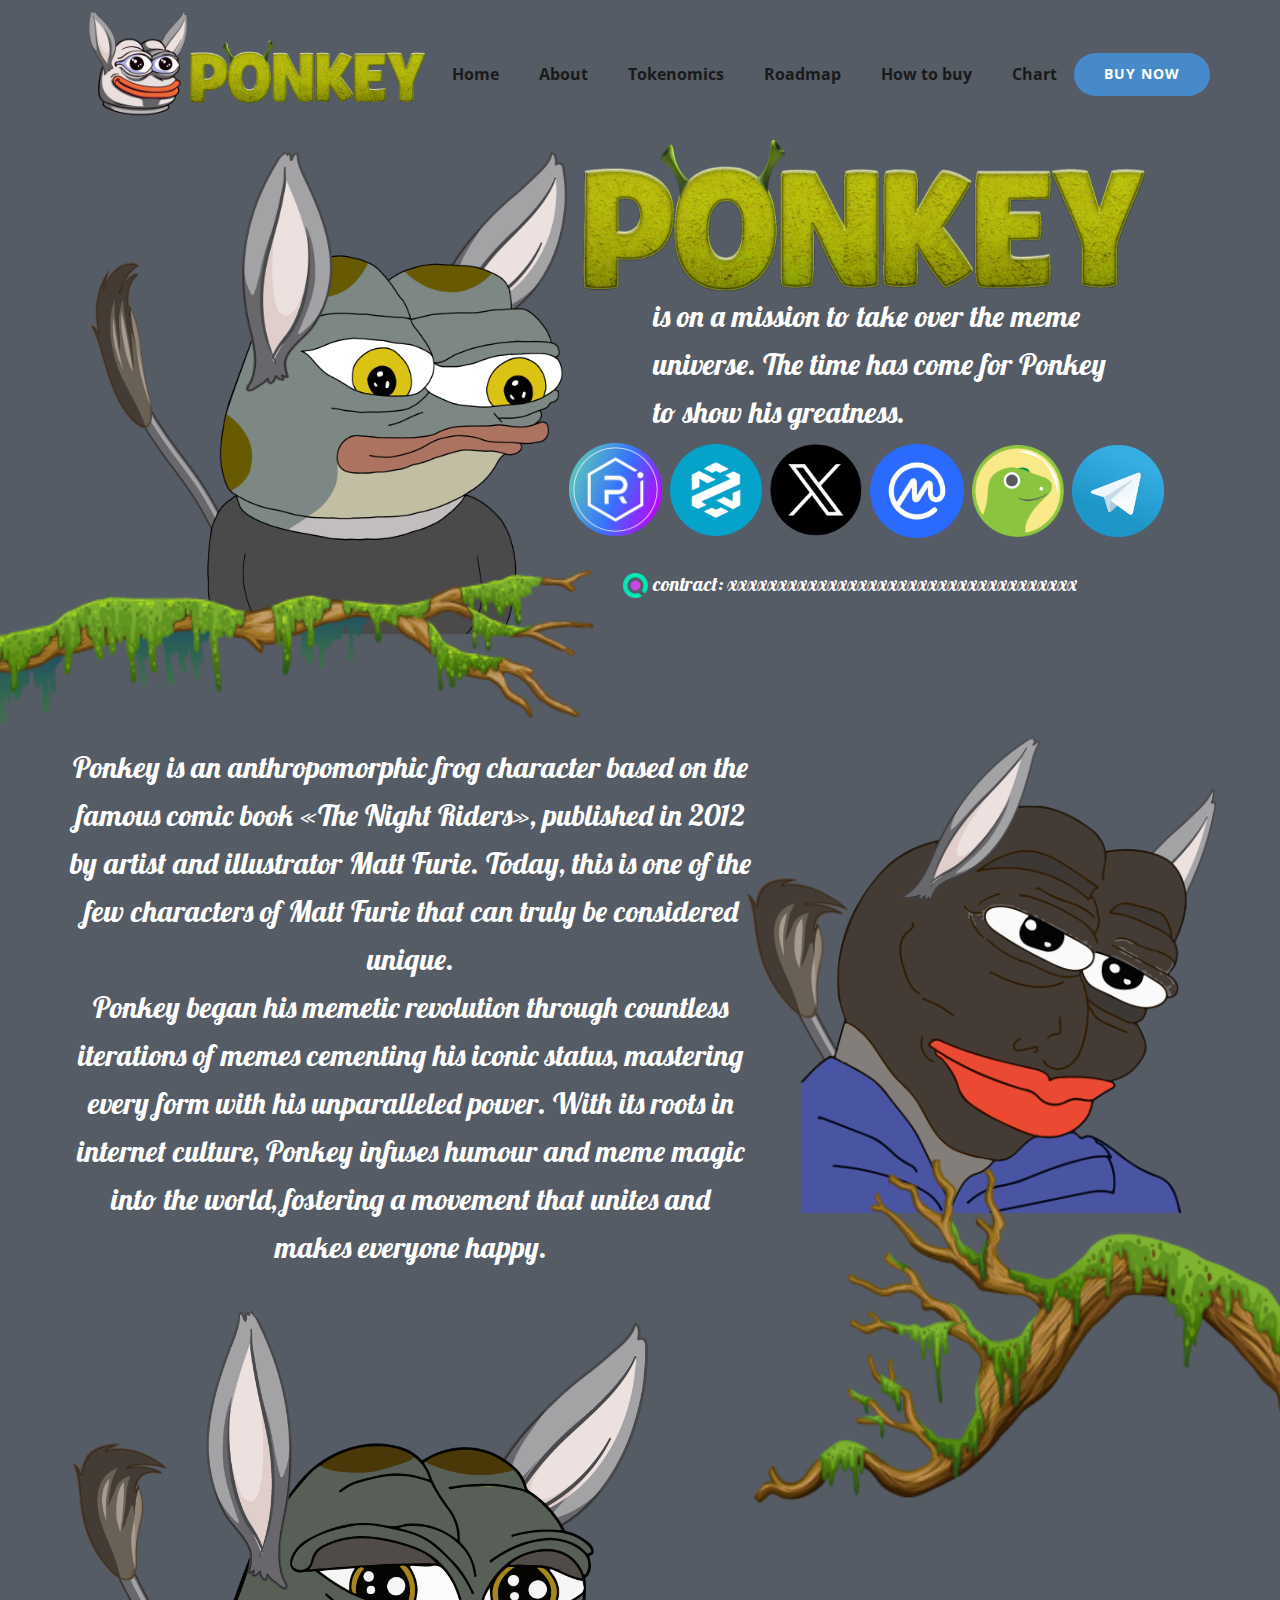
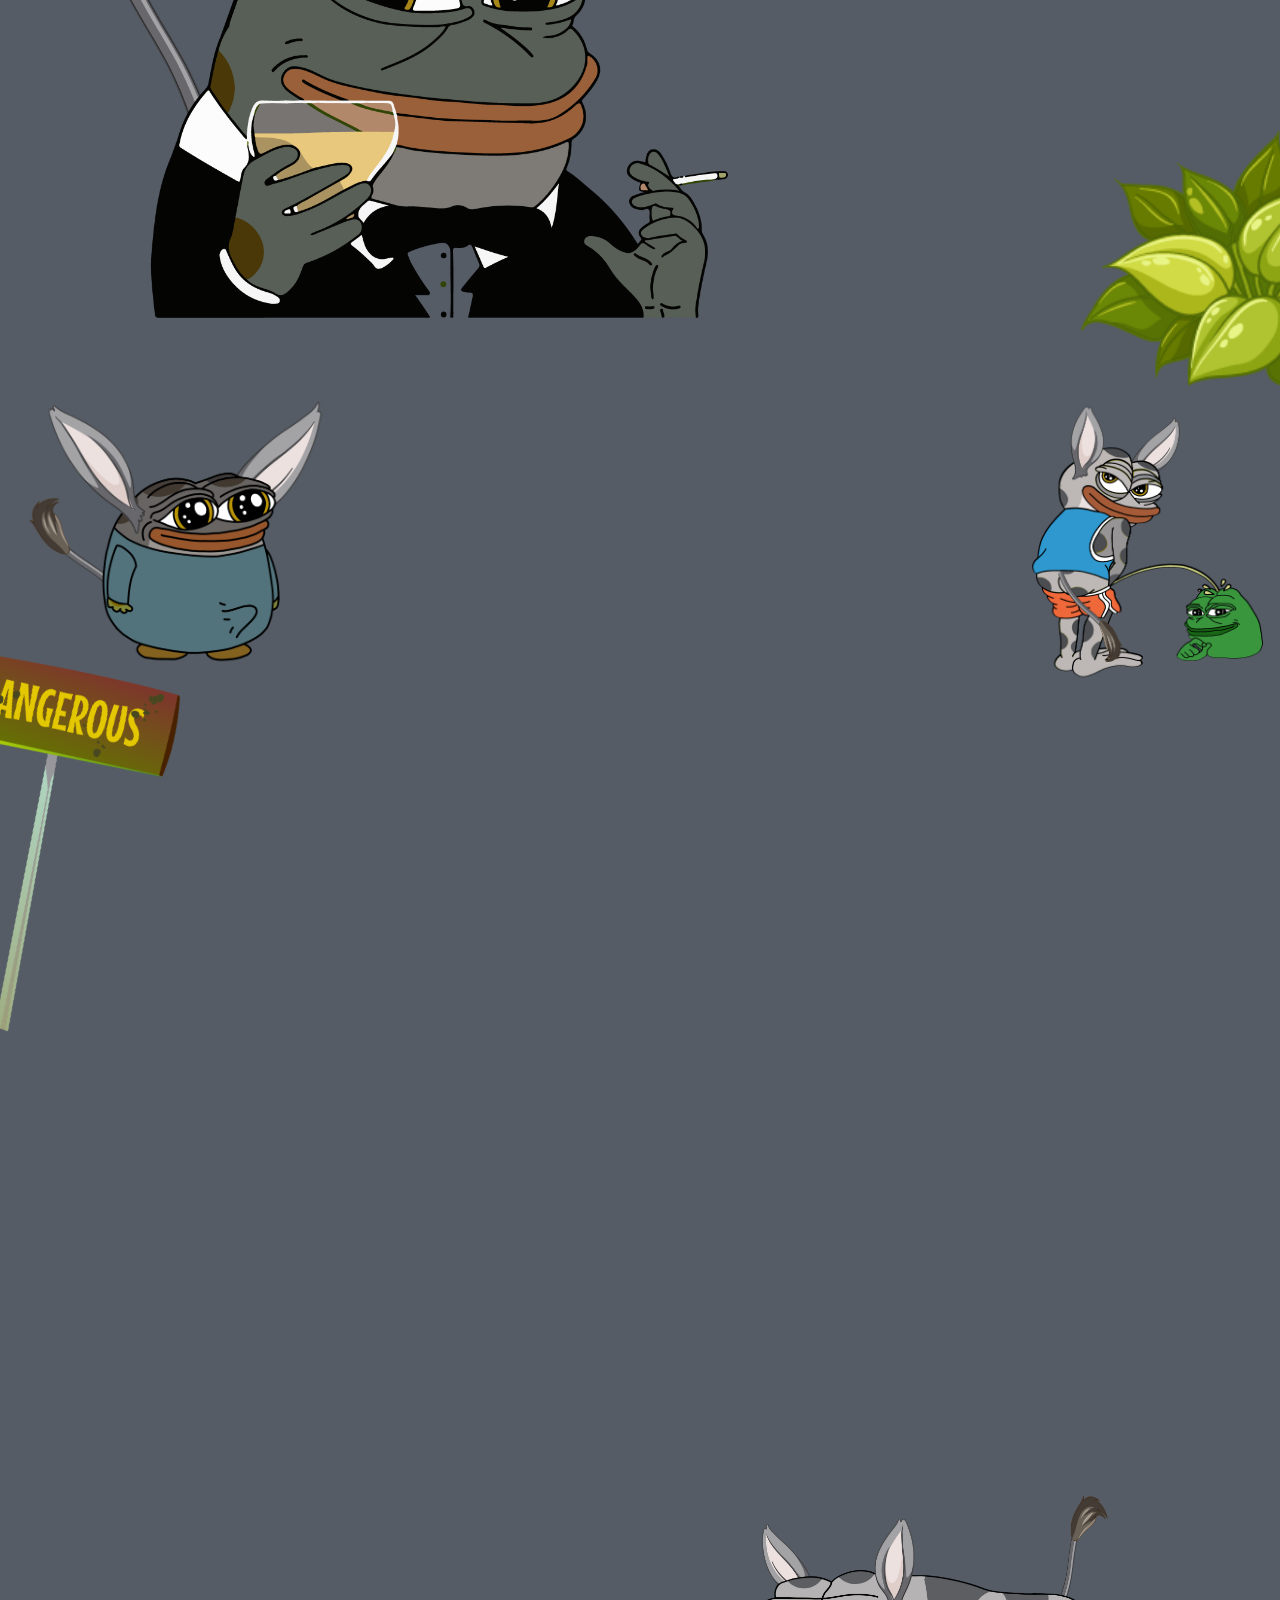
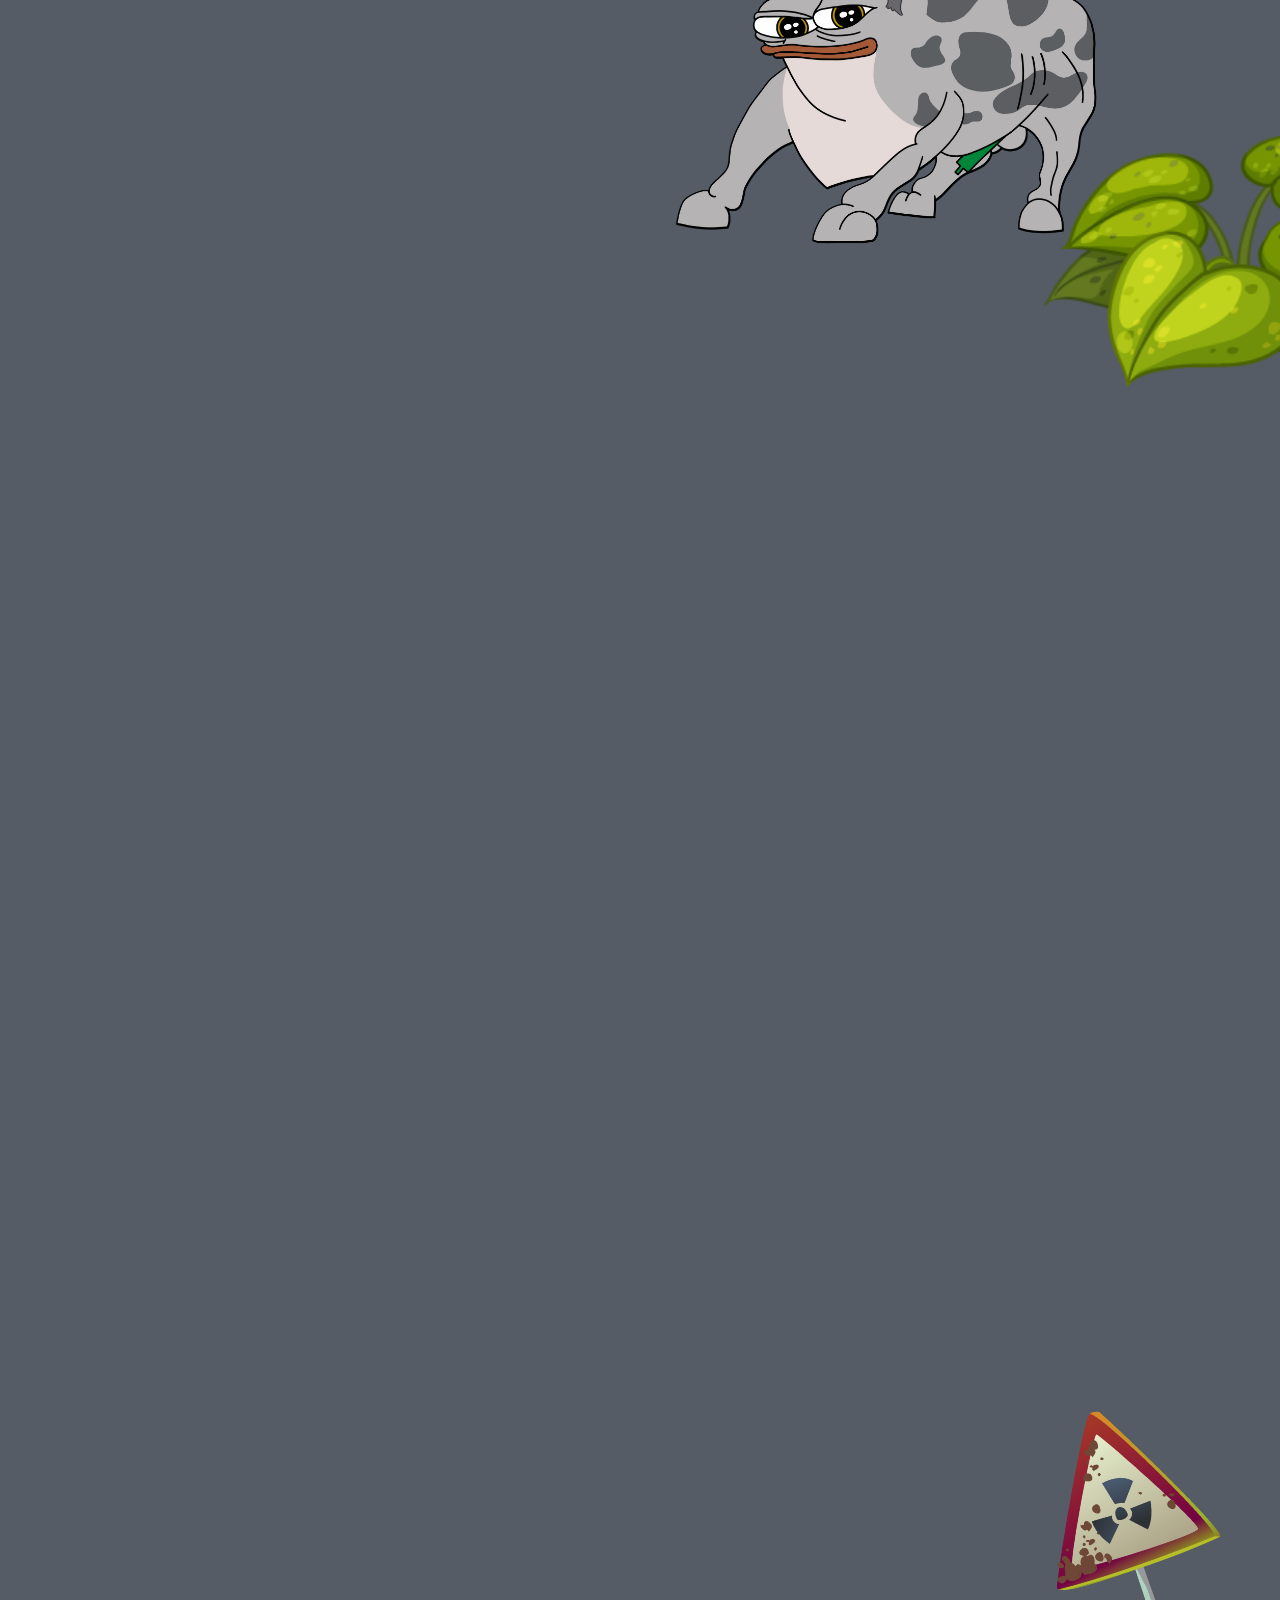
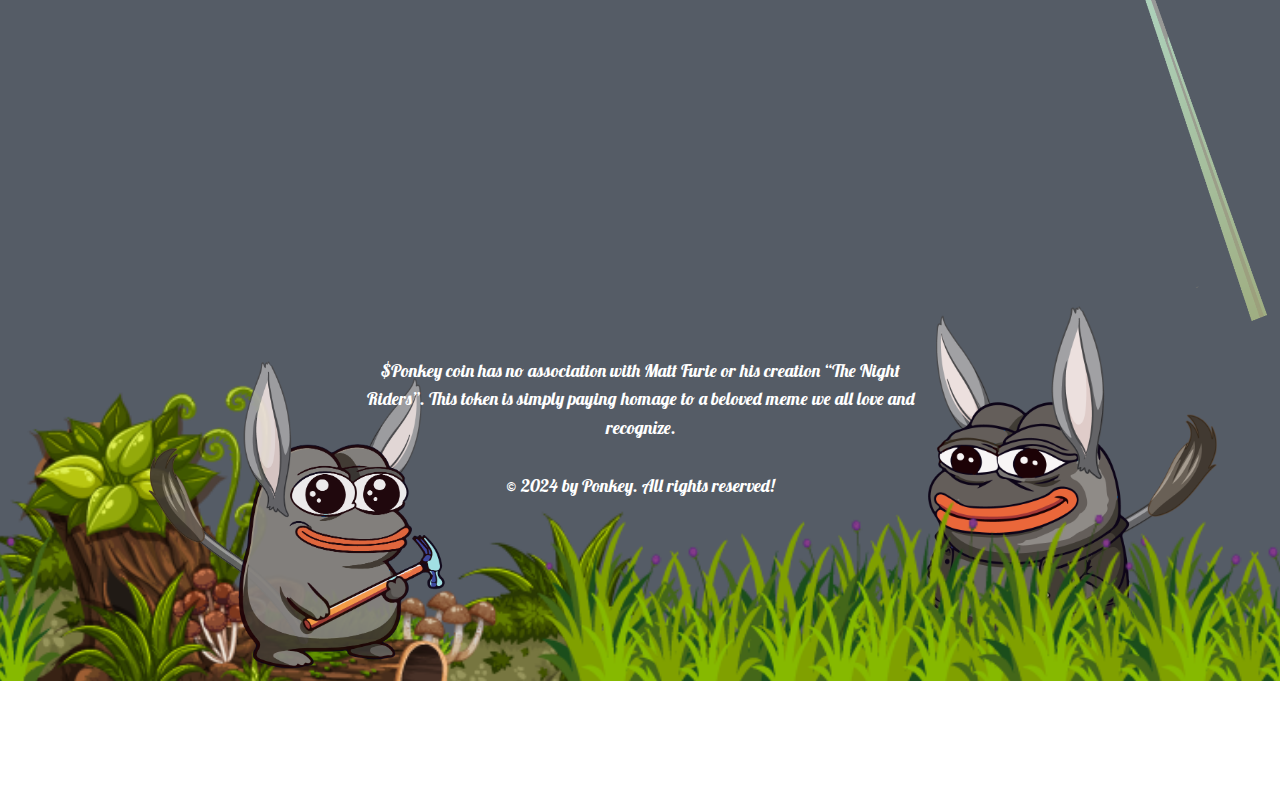
==== commit 33e52fb5: "push" ====
--- a/PONKEY.html
+++ b/PONKEY.html
@@ -78,7 +78,7 @@
       <div class="u-clearfix u-sheet u-sheet-1">
         <img class="u-expanded-height u-hidden-xs u-image u-image-default u-image-1" src="images/ponkeyjob.png" alt="" data-image-width="1280" data-image-height="1280">
         <img class="u-expanded-width-xs u-image u-image-contain u-image-default u-image-2" src="images/font.png" alt="" data-image-width="1500" data-image-height="500">
-        <p class="u-custom-font u-font-lobster u-text u-text-1"> is on a mission to take over the meme universe. The time has come for Donkey to show his greatness.</p>
+        <p class="u-custom-font u-font-lobster u-text u-text-1"> is on a mission to take over the meme universe. The time has come for Ponkey to show his greatness.</p>
         <img class="u-image u-image-contain u-image-default u-preserve-proportions u-image-3" src="images/pIxfX8z30qij.png" alt="" data-image-width="250" data-image-height="250" data-href="https://x.com" data-target="_blank">
         <img class="u-image u-image-contain u-image-default u-preserve-proportions u-image-4" src="images/0U2Pv58dZBvj.png" alt="" data-image-width="512" data-image-height="512" data-href="https://coinmarketcap.com" data-target="_blank">
         <img class="u-image u-image-contain u-image-default u-preserve-proportions u-image-5" src="images/TUzji2HEjnId.png" alt="" data-image-width="250" data-image-height="250" data-href="https://www.coingecko.com" data-target="_blank">
@@ -92,8 +92,8 @@
     <section class="u-clearfix u-hidden-md u-hidden-sm u-palette-5-dark-2 u-section-2" id="sec-f2eb">
       <div class="u-clearfix u-sheet u-sheet-1">
         <img class="u-hidden-xs u-image u-image-contain u-image-default u-image-1" src="images/1yjw_7ryt_180516-Convertido.png" alt="" data-image-width="397" data-image-height="242">
-        <p class="u-align-center u-custom-font u-font-lobster u-hidden-xs u-text u-text-1">Donkey is an anthropomorphic frog character based on the famous comic book «The Night Riders», published in 2012 by artist and illustrator Matt Furie. Today, this is one of the few characters of Matt Furie that can truly be considered unique.</p>
-        <p class="u-align-center u-custom-font u-font-lobster u-text u-text-2">Donkey began his memetic revolution through countless iterations of memes cementing his iconic status, mastering every form with his unparalleled power. With its roots in internet culture, Donkey infuses humour and meme magic into the world, fostering a movement that unites and makes everyone happy.</p>
+        <p class="u-align-center u-custom-font u-font-lobster u-hidden-xs u-text u-text-1">Ponkey is an anthropomorphic frog character based on the famous comic book «The Night Riders», published in 2012 by artist and illustrator Matt Furie. Today, this is one of the few characters of Matt Furie that can truly be considered unique.</p>
+        <p class="u-align-center u-custom-font u-font-lobster u-text u-text-2">Ponkey began his memetic revolution through countless iterations of memes cementing his iconic status, mastering every form with his unparalleled power. With its roots in internet culture, Ponkey infuses humour and meme magic into the world, fostering a movement that unites and makes everyone happy.</p>
         <img class="custom-expanded u-hidden-xs u-image u-image-contain u-image-default u-image-2" src="images/ponkeychad.png" alt="" data-image-width="1280" data-image-height="1024">
       </div>
     </section>
@@ -145,17 +145,17 @@
             <div class="u-align-center u-border-3 u-border-no-bottom u-border-no-left u-border-no-right u-border-palette-2-base u-container-align-left u-container-style u-hover-feature u-list-item u-palette-2-dark-3 u-radius u-repeater-item u-shape-round u-list-item-2" data-animation-name="customAnimationIn" data-animation-duration="1000">
               <div class="u-container-layout u-similar-container u-container-layout-3">
                 <h3 class="u-align-left u-text u-text-4"> Get Some SOL</h3>
-                <p class="u-align-left u-text u-text-5"> have SOL in your wallet to switch to $Donkey. If you don’t have any SOL, transfer from another wallet, or buy on another exchange and send it to your wallet.</p>
+                <p class="u-align-left u-text u-text-5"> have SOL in your wallet to switch to $Ponkey. If you don’t have any SOL, transfer from another wallet, or buy on another exchange and send it to your wallet.</p>
               </div>
             </div>
             <div class="u-align-center u-border-3 u-border-no-bottom u-border-no-left u-border-no-right u-border-palette-2-base u-container-align-left u-container-style u-hover-feature u-list-item u-palette-2-dark-3 u-radius u-repeater-item u-shape-round u-list-item-3" data-animation-name="customAnimationIn" data-animation-duration="1000">
               <div class="u-container-layout u-similar-container u-container-layout-4">
                 <h3 class="u-align-left u-text u-text-6"> Go to raydium</h3>
-                <p class="u-align-left u-text u-text-7"> connect to Raydium. <a href="https://raydium.io" target="_blank" rel="noopener" class="OYPEnA font-feature-calt-off font-feature-clig-off font-feature-liga-off text-decoration-underline text-strikethrough-none u-active-none u-border-none u-btn u-button-style u-hover-none u-none u-text-palette-1-base u-btn-1">Get Some SOLhave SOL in your wallet to switch to $Donkey.</a>
+                <p class="u-align-left u-text u-text-7"> connect to Raydium. <a href="https://raydium.io" target="_blank" rel="noopener" class="OYPEnA font-feature-calt-off font-feature-clig-off font-feature-liga-off text-decoration-underline text-strikethrough-none u-active-none u-border-none u-btn u-button-style u-hover-none u-none u-text-palette-1-base u-btn-1">Get Some SOLhave SOL in your wallet to switch to $Ponkey.</a>
                   <a href="https://raydium.io" target="_blank" rel="noopener" class="OYPEnA font-feature-calt-off font-feature-clig-off font-feature-liga-off text-decoration-underline text-strikethrough-none u-active-none u-border-none u-btn u-button-style u-hover-none u-none u-text-palette-1-base white-space-prewrap u-btn-2"></a>
                   <a href="https://raydium.io" target="_blank" rel="noopener" class="OYPEnA font-feature-calt-off font-feature-clig-off font-feature-liga-off text-decoration-underline text-strikethrough-none u-active-none u-border-none u-btn u-button-style u-hover-none u-none u-text-palette-1-base u-btn-3">If you don’t have any SOL, transfer from another wallet,</a>
                   <a href="https://raydium.io" target="_blank" rel="noopener" class="OYPEnA font-feature-calt-off font-feature-clig-off font-feature-liga-off text-decoration-underline text-strikethrough-none u-active-none u-border-none u-btn u-button-style u-hover-none u-none u-text-palette-1-base white-space-prewrap u-btn-4"></a>
-                  <a href="https://raydium.io" target="_blank" rel="noopener" class="OYPEnA font-feature-calt-off font-feature-clig-off font-feature-liga-off text-decoration-underline text-strikethrough-none u-active-none u-border-none u-btn u-button-style u-hover-none u-none u-text-palette-1-base u-btn-5">or buy on another exchange and send it to your wallet.</a> in google chrome or any browser you have the wallet in. Connect your wallet. Paste the $Donkey token address into raydium, select Mylittlepepe, and confirm. When raydium prompts you for a wallet signature, sign
+                  <a href="https://raydium.io" target="_blank" rel="noopener" class="OYPEnA font-feature-calt-off font-feature-clig-off font-feature-liga-off text-decoration-underline text-strikethrough-none u-active-none u-border-none u-btn u-button-style u-hover-none u-none u-text-palette-1-base u-btn-5">or buy on another exchange and send it to your wallet.</a> in google chrome or any browser you have the wallet in. Connect your wallet. Paste the $Ponkey token address into raydium, select Mylittlepepe, and confirm. When raydium prompts you for a wallet signature, sign
                 </p>
               </div>
             </div>
@@ -166,8 +166,8 @@
           <div class="u-repeater u-repeater-2">
             <div class="u-align-center u-border-3 u-border-no-bottom u-border-no-left u-border-no-right u-border-palette-2-base u-container-align-left u-container-style u-hover-feature u-list-item u-palette-2-dark-3 u-radius u-repeater-item u-shape-round u-list-item-4" data-animation-name="customAnimationIn" data-animation-duration="1000">
               <div class="u-container-layout u-similar-container u-container-layout-5">
-                <h3 class="u-align-left u-text u-text-8"> Switch SOL for $Donkey</h3>
-                <p class="u-align-left u-text u-text-9">switch SOL for $Donkey. We have ZERO taxes so you don’t need to worry about buying with a specific slippage, although you may need to use slippage during times of market volatility. </p>
+                <h3 class="u-align-left u-text u-text-8"> Switch SOL for $Ponkey</h3>
+                <p class="u-align-left u-text u-text-9">switch SOL for $Ponkey. We have ZERO taxes so you don’t need to worry about buying with a specific slippage, although you may need to use slippage during times of market volatility. </p>
               </div>
             </div>
           </div>
@@ -197,8 +197,8 @@
         <img class="u-image u-image-contain u-image-default u-image-1" src="images/billboardpeppo.png" alt="" data-image-width="397" data-image-height="242">
         <img class="custom-expanded u-image u-image-default u-image-2" src="images/builderponkey.png" alt="" data-image-width="1280" data-image-height="1024">
         <img class="custom-expanded u-image u-image-default u-image-3" src="images/ponkeychu.png" alt="" data-image-width="1280" data-image-height="1024">
-        <p class="u-align-center u-custom-font u-font-lobster u-text u-text-1"> $Donkey coin has no association with Matt Furie or his creation “The Night Riders”. This token is simply paying homage to a beloved meme we all love and recognize.<br>
-          <br>© 2024 by Donkey. All rights reserved!
+        <p class="u-align-center u-custom-font u-font-lobster u-text u-text-1"> $Ponkey coin has no association with Matt Furie or his creation “The Night Riders”. This token is simply paying homage to a beloved meme we all love and recognize.<br>
+          <br>© 2024 by Ponkey. All rights reserved!
         </p>
         <img class="u-image u-image-contain u-image-default u-image-4" src="images/1yjw_7ryt_xzzczzxc180516-Convertido.png" alt="" data-image-width="397" data-image-height="242">
         <img class="u-image u-image-contain u-image-default u-image-5" src="images/1yjw_7ryt_xzzczzxc180516-Convertido.png" alt="" data-image-width="397" data-image-height="242">
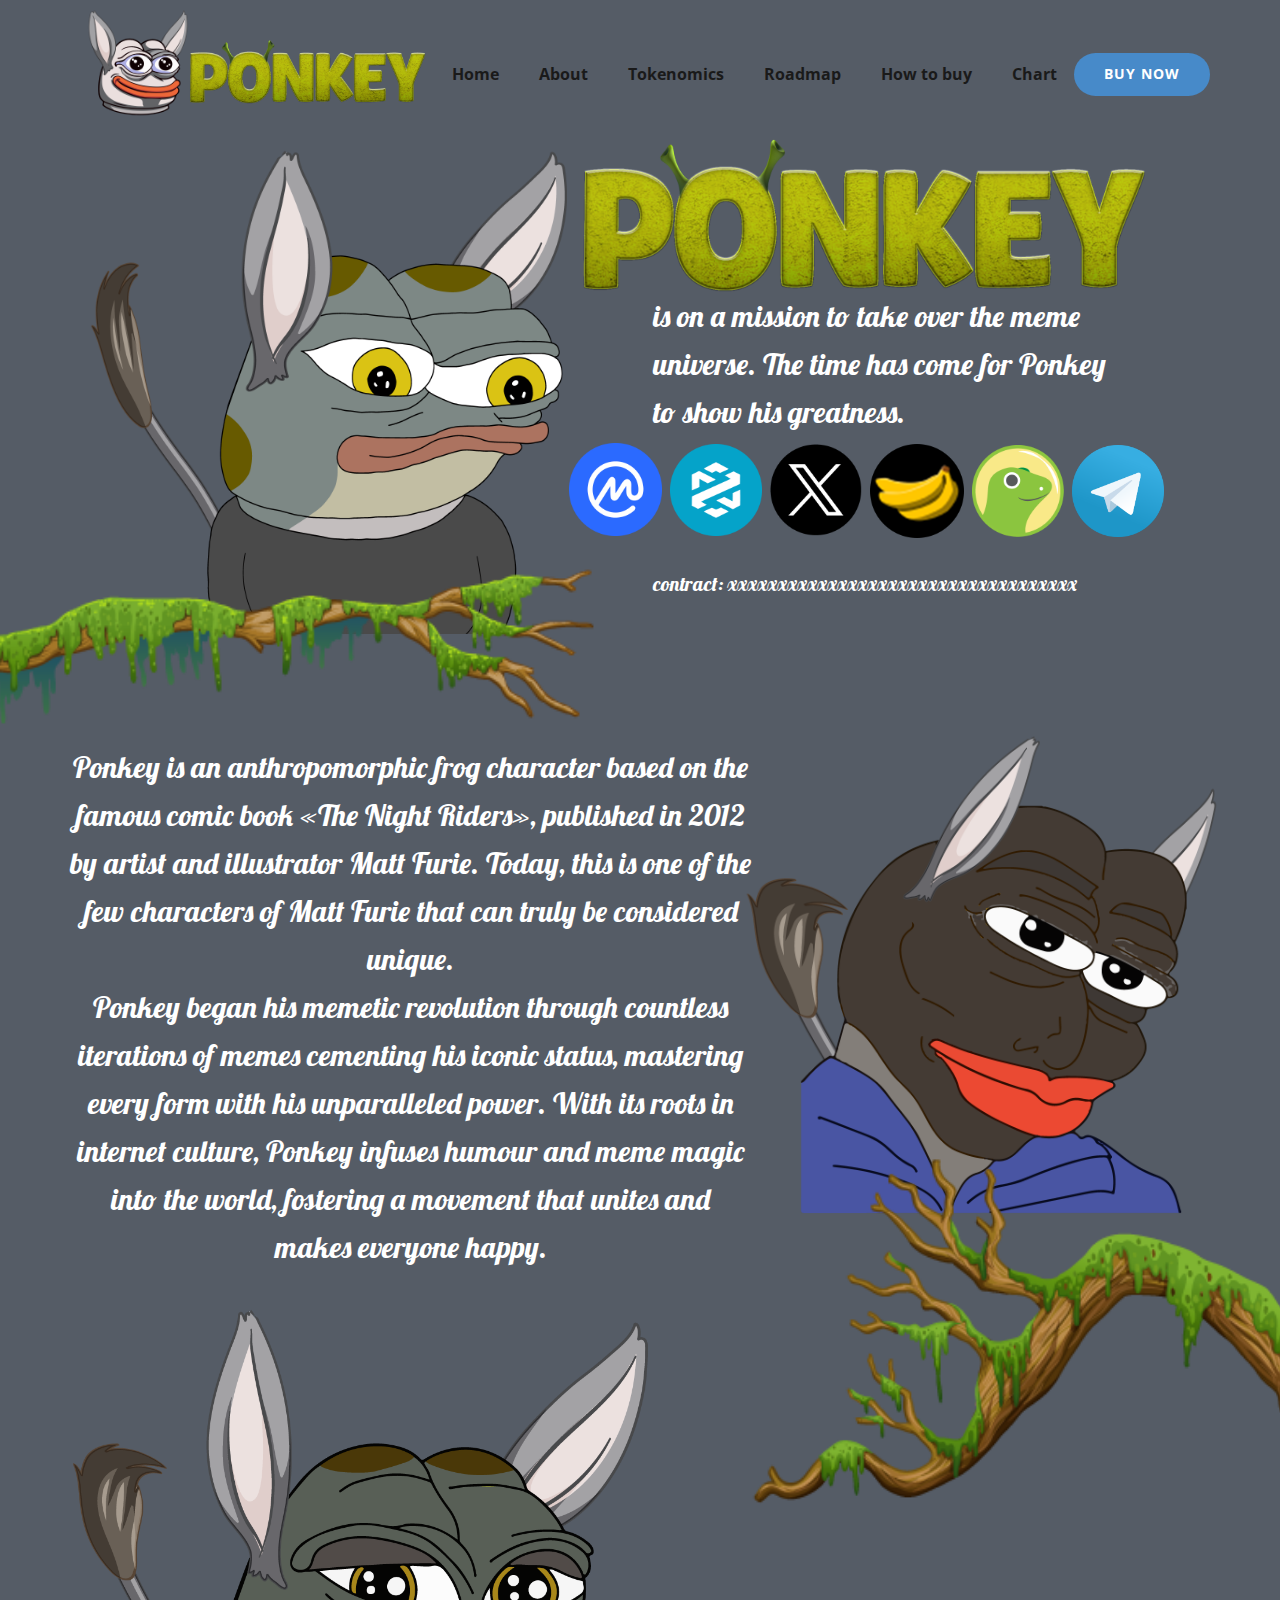
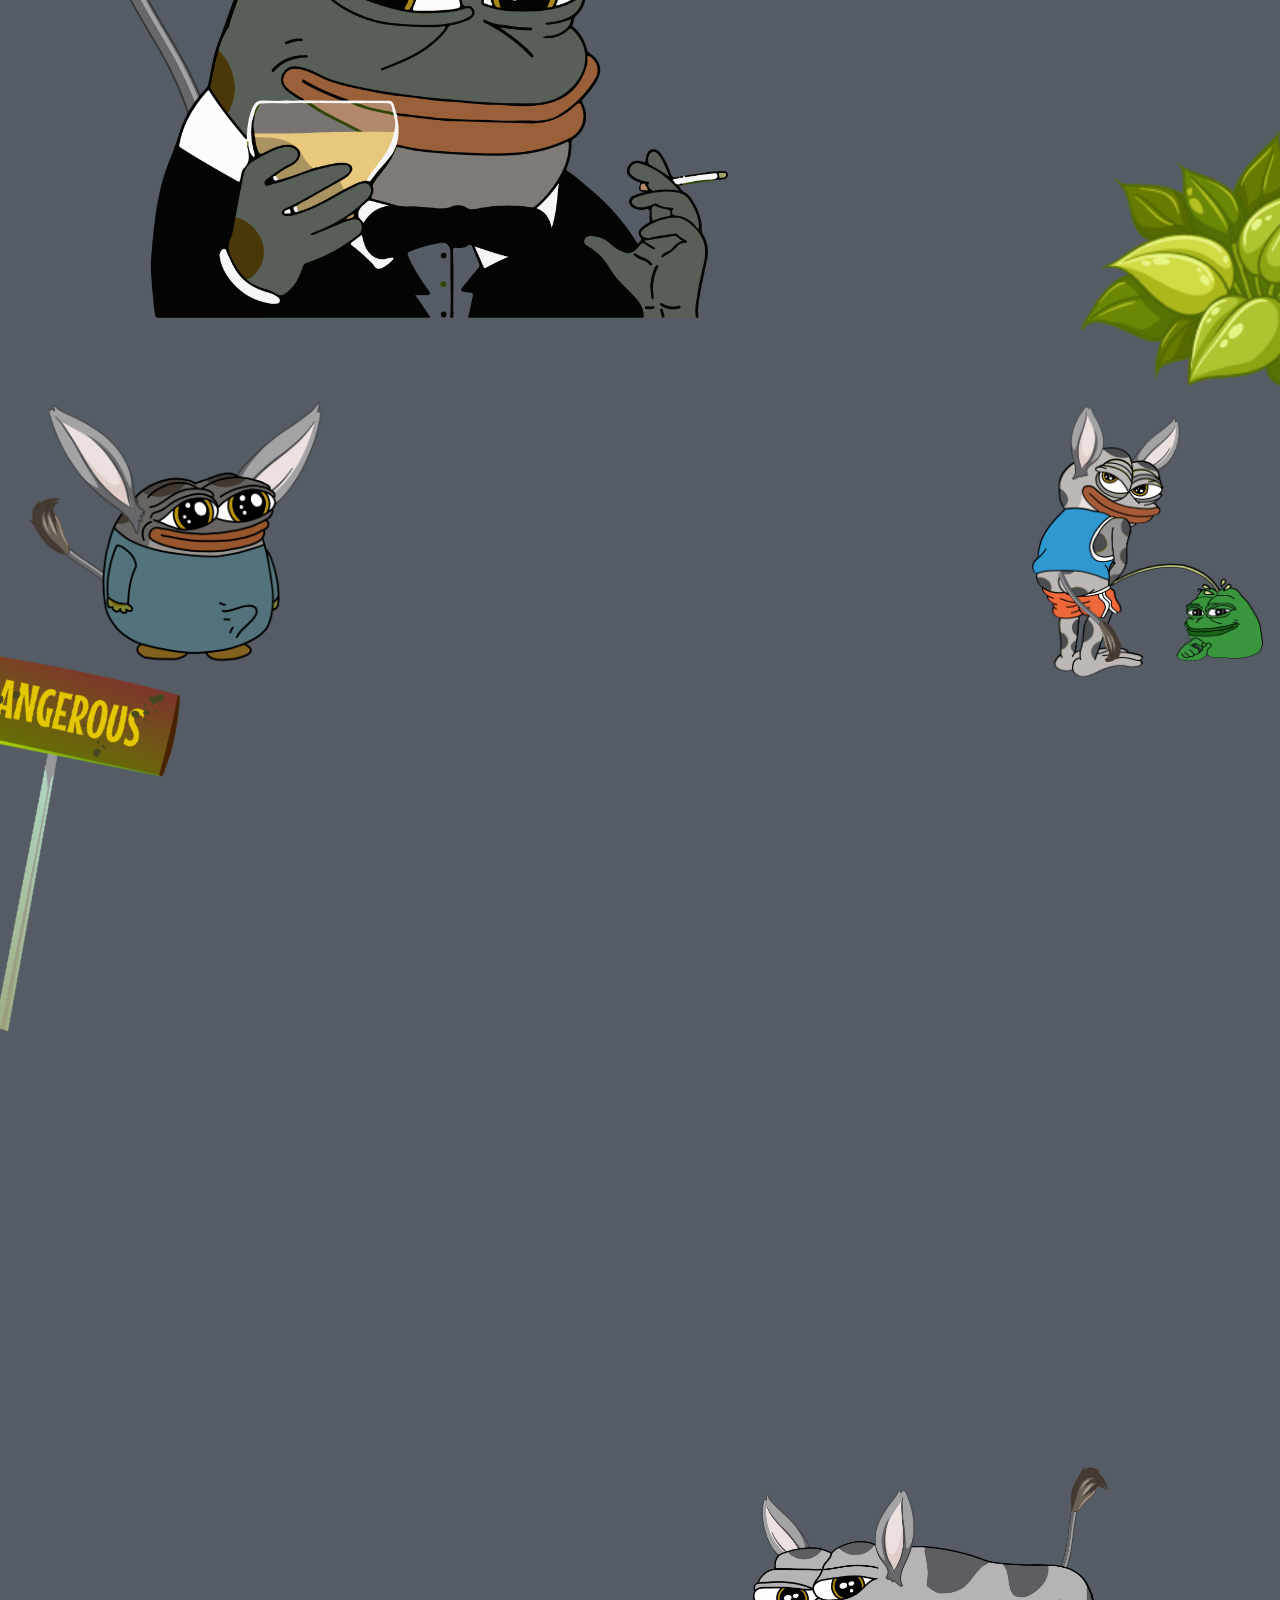
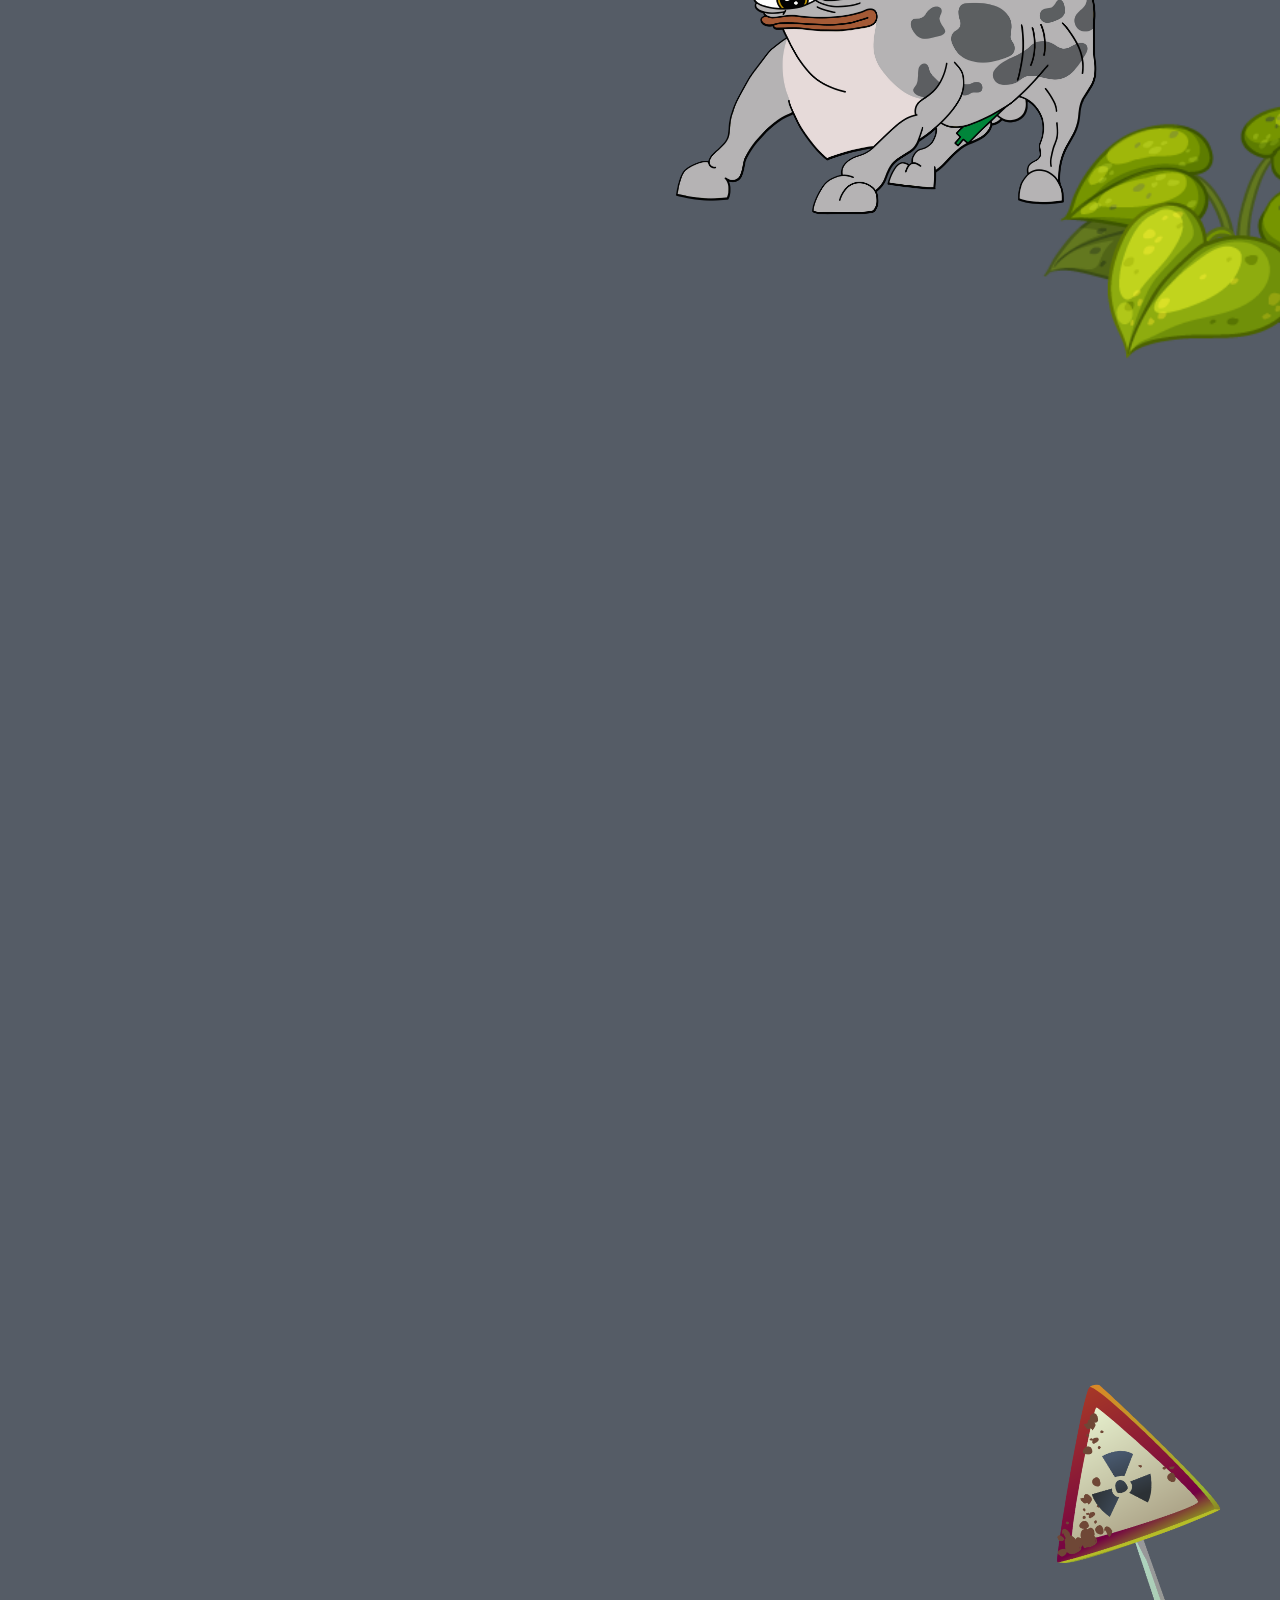
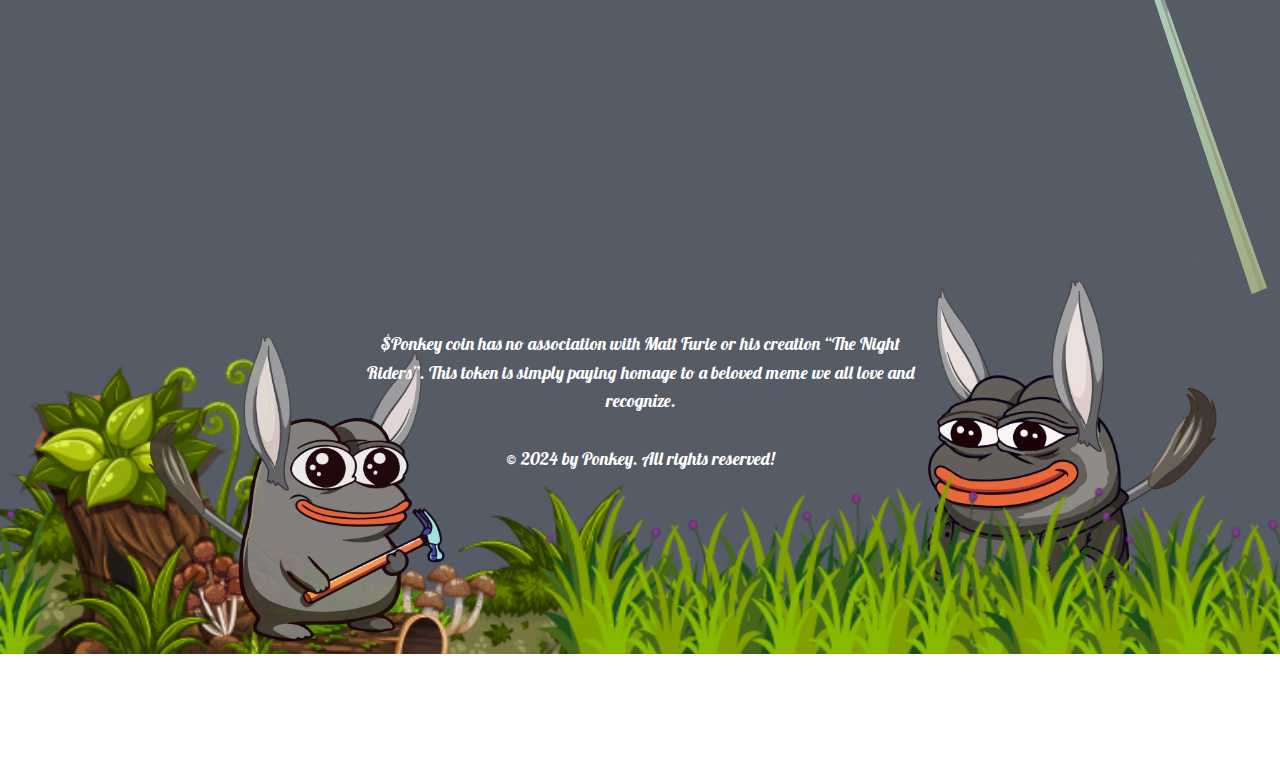
==== commit 04da1708: "push" ====
--- a/PONKEY.html
+++ b/PONKEY.html
@@ -86,7 +86,6 @@
         <img class="u-image u-image-contain u-image-default u-preserve-proportions u-image-7" src="images/zyBM1lSh2uat.png" alt="" data-image-width="512" data-image-height="512" data-href="https://www.dextools.io" data-target="_blank">
         <img class="u-image u-image-contain u-image-default u-preserve-proportions u-image-8" src="images/Raydium-Round-Logo-PNG.png" alt="" data-image-width="3000" data-image-height="3000" data-href="https://raydium.io" data-target="_blank">
         <p class="u-custom-font u-font-lobster u-text u-text-white u-text-2">contract: ​xxxxxxxxxxxxxxxxxxxxxxxxxxxxxxxxxxx</p>
-        <img class="u-hidden-xs u-image u-image-contain u-image-default u-preserve-proportions u-image-9" src="images/92743431.png" alt="" data-image-width="280" data-image-height="280">
       </div>
     </section>
     <section class="u-clearfix u-hidden-md u-hidden-sm u-palette-5-dark-2 u-section-2" id="sec-f2eb">
@@ -139,7 +138,7 @@
             <div class="u-align-center u-border-3 u-border-no-bottom u-border-no-left u-border-no-right u-border-palette-2-base u-container-align-left u-container-style u-hover-feature u-list-item u-palette-2-dark-3 u-radius u-repeater-item u-shape-round u-list-item-1" data-animation-name="customAnimationIn" data-animation-duration="1500" data-animation-delay="500">
               <div class="u-container-layout u-similar-container u-container-layout-2">
                 <h3 class="u-align-left u-text u-text-2"> Create a wallet</h3>
-                <p class="u-align-left u-text u-text-3"> download phantom wallet from phantom.app or your wallet of choice from chromewebstore.</p>
+                <p class="u-align-left u-text u-text-3"> download metamask wallet from metamask.app or your wallet of choice from chromewebstore.</p>
               </div>
             </div>
             <div class="u-align-center u-border-3 u-border-no-bottom u-border-no-left u-border-no-right u-border-palette-2-base u-container-align-left u-container-style u-hover-feature u-list-item u-palette-2-dark-3 u-radius u-repeater-item u-shape-round u-list-item-2" data-animation-name="customAnimationIn" data-animation-duration="1000">
@@ -155,7 +154,7 @@
                   <a href="https://raydium.io" target="_blank" rel="noopener" class="OYPEnA font-feature-calt-off font-feature-clig-off font-feature-liga-off text-decoration-underline text-strikethrough-none u-active-none u-border-none u-btn u-button-style u-hover-none u-none u-text-palette-1-base white-space-prewrap u-btn-2"></a>
                   <a href="https://raydium.io" target="_blank" rel="noopener" class="OYPEnA font-feature-calt-off font-feature-clig-off font-feature-liga-off text-decoration-underline text-strikethrough-none u-active-none u-border-none u-btn u-button-style u-hover-none u-none u-text-palette-1-base u-btn-3">If you don’t have any SOL, transfer from another wallet,</a>
                   <a href="https://raydium.io" target="_blank" rel="noopener" class="OYPEnA font-feature-calt-off font-feature-clig-off font-feature-liga-off text-decoration-underline text-strikethrough-none u-active-none u-border-none u-btn u-button-style u-hover-none u-none u-text-palette-1-base white-space-prewrap u-btn-4"></a>
-                  <a href="https://raydium.io" target="_blank" rel="noopener" class="OYPEnA font-feature-calt-off font-feature-clig-off font-feature-liga-off text-decoration-underline text-strikethrough-none u-active-none u-border-none u-btn u-button-style u-hover-none u-none u-text-palette-1-base u-btn-5">or buy on another exchange and send it to your wallet.</a> in google chrome or any browser you have the wallet in. Connect your wallet. Paste the $Ponkey token address into raydium, select Mylittlepepe, and confirm. When raydium prompts you for a wallet signature, sign
+                  <a href="https://raydium.io" target="_blank" rel="noopener" class="OYPEnA font-feature-calt-off font-feature-clig-off font-feature-liga-off text-decoration-underline text-strikethrough-none u-active-none u-border-none u-btn u-button-style u-hover-none u-none u-text-palette-1-base u-btn-5">or buy on another exchange and send it to your wallet.</a> in google chrome or any browser you have the wallet in. Connect your wallet. Paste the $Ponkey token address into raydium, select Ponkey, and confirm. When raydium prompts you for a wallet signature, sign
                 </p>
               </div>
             </div>
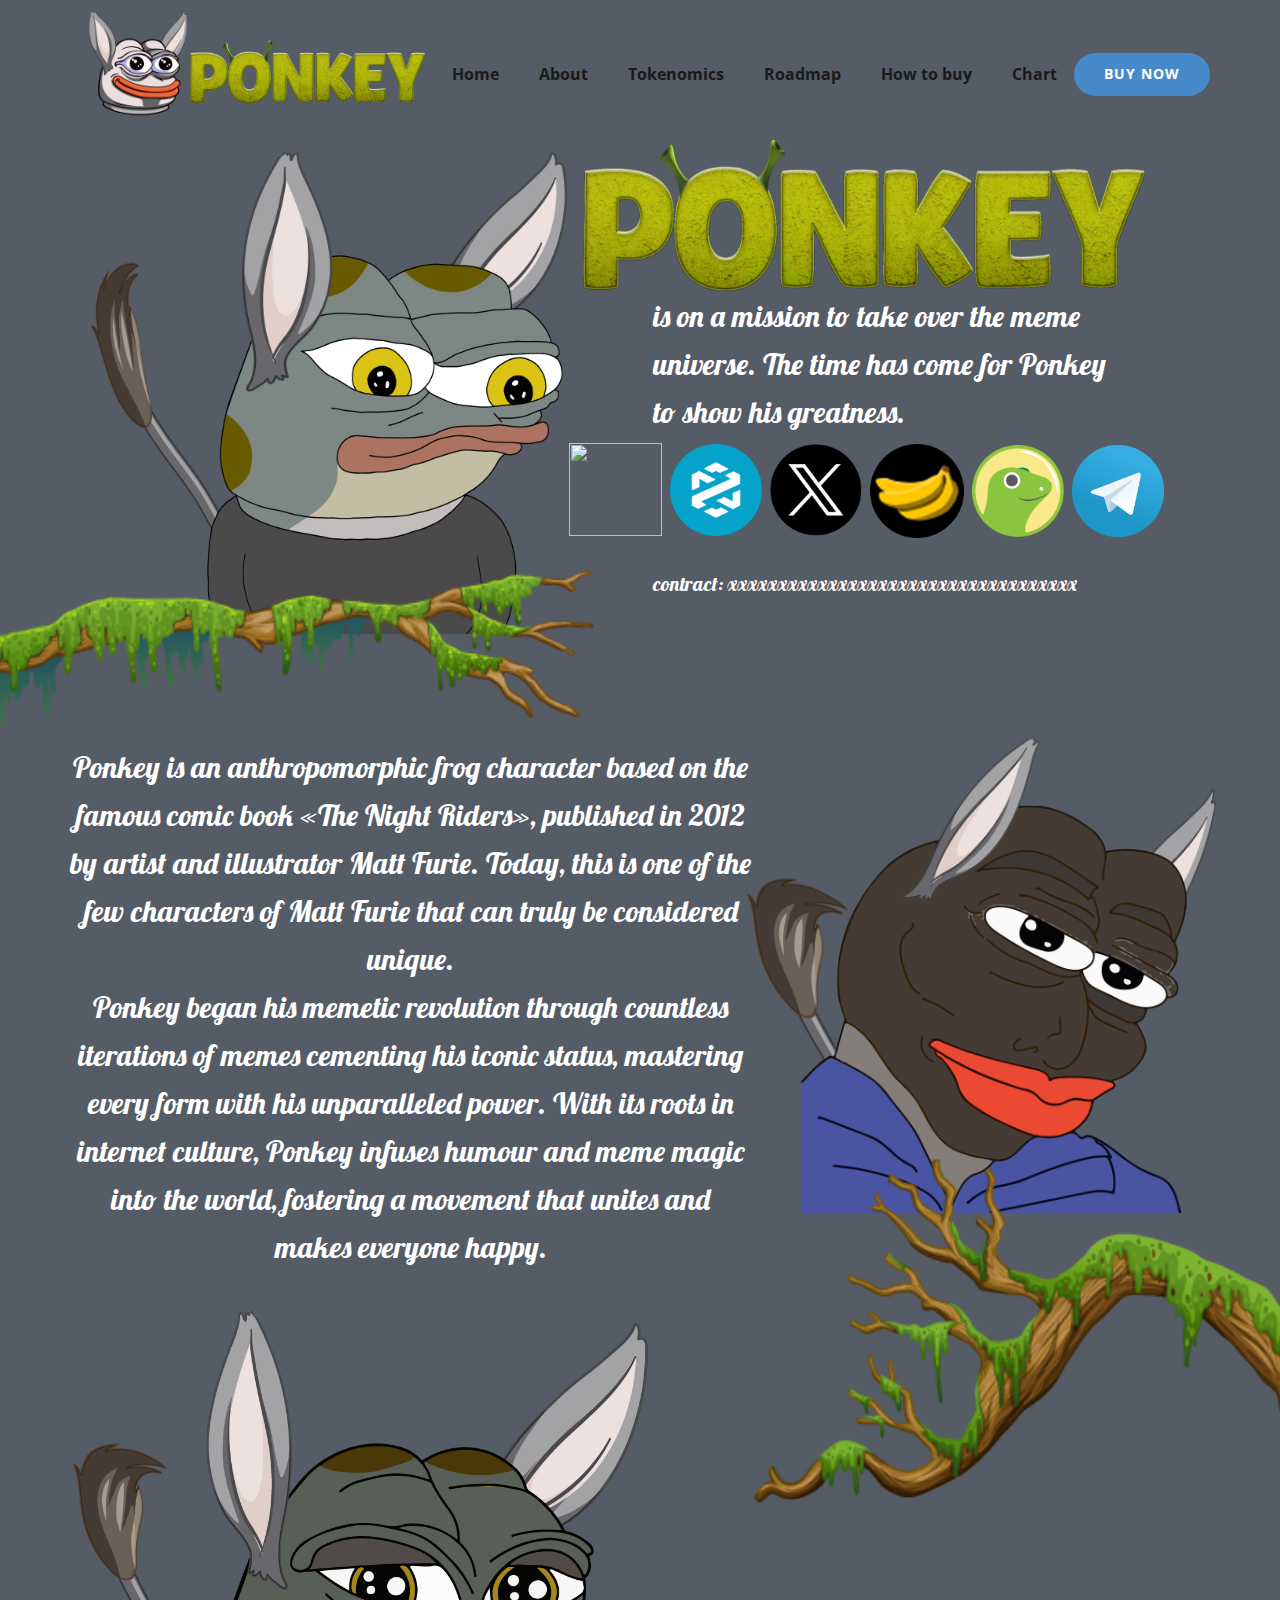
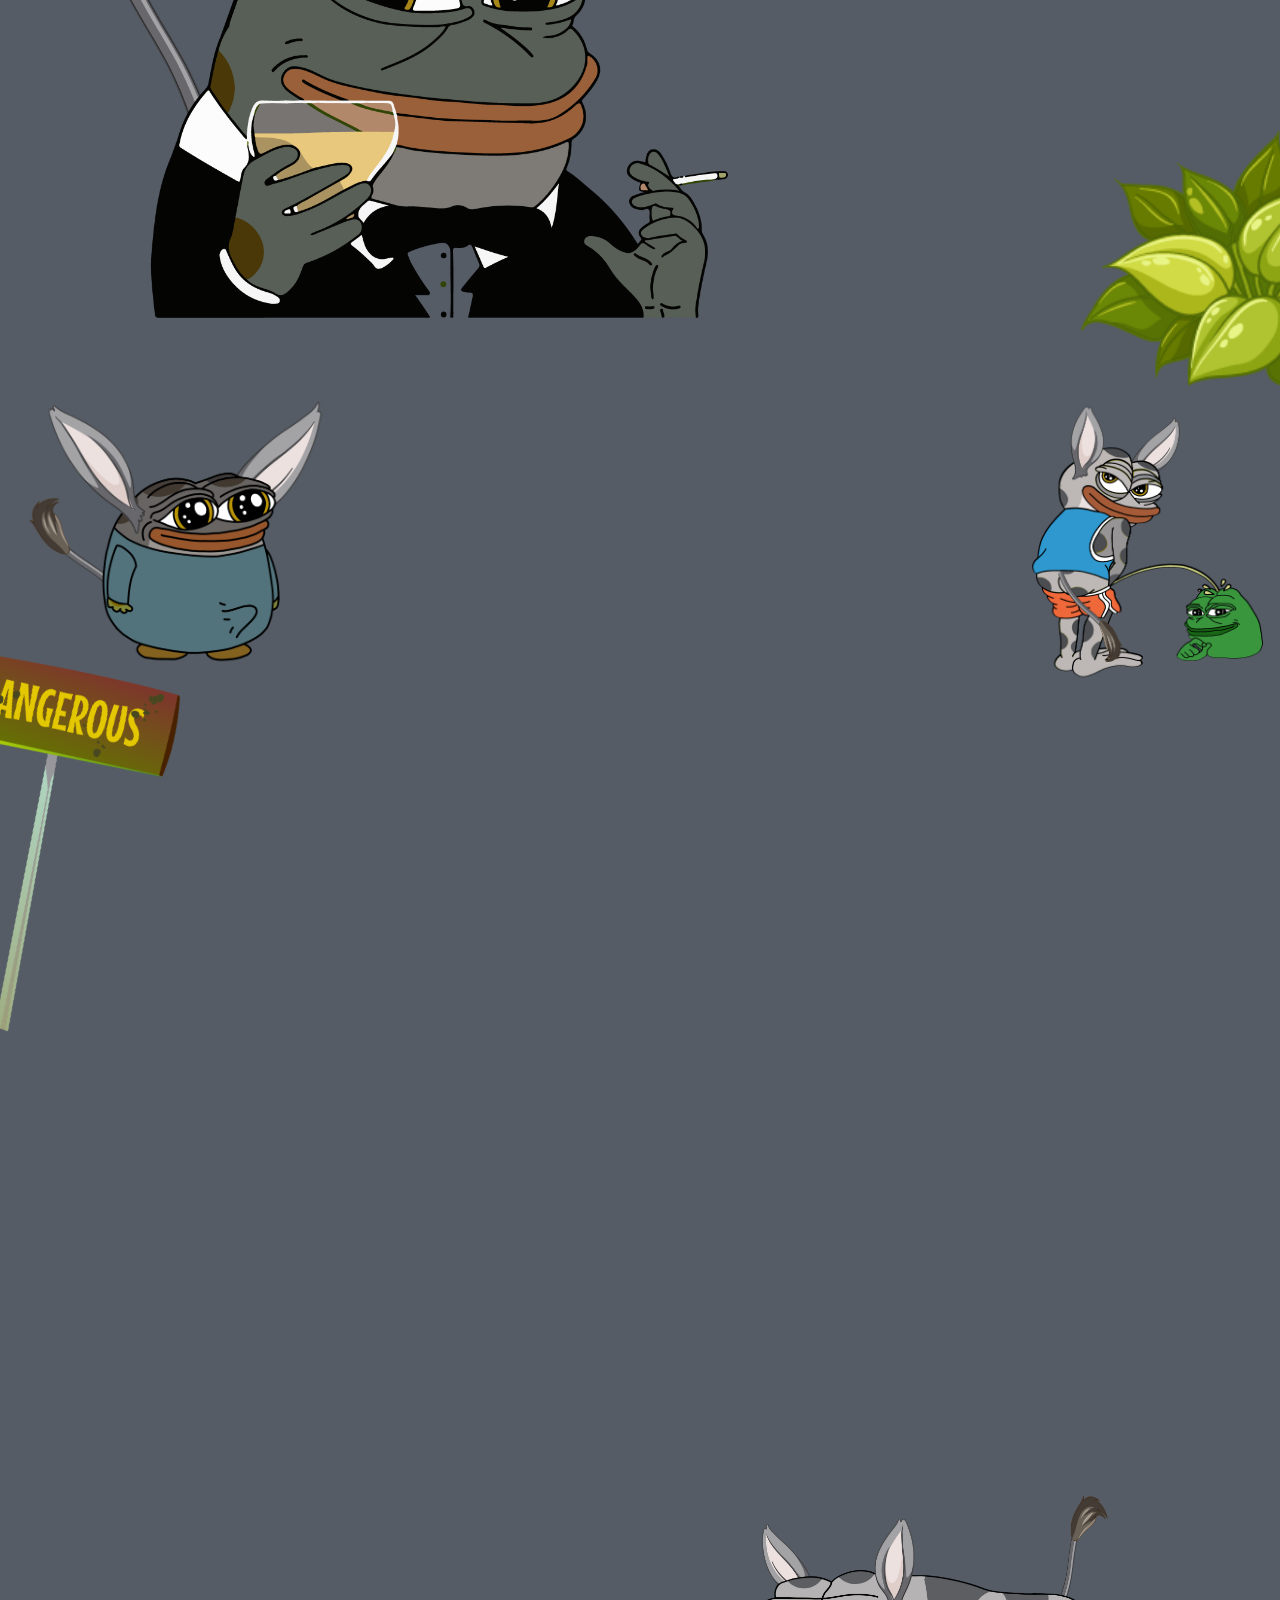
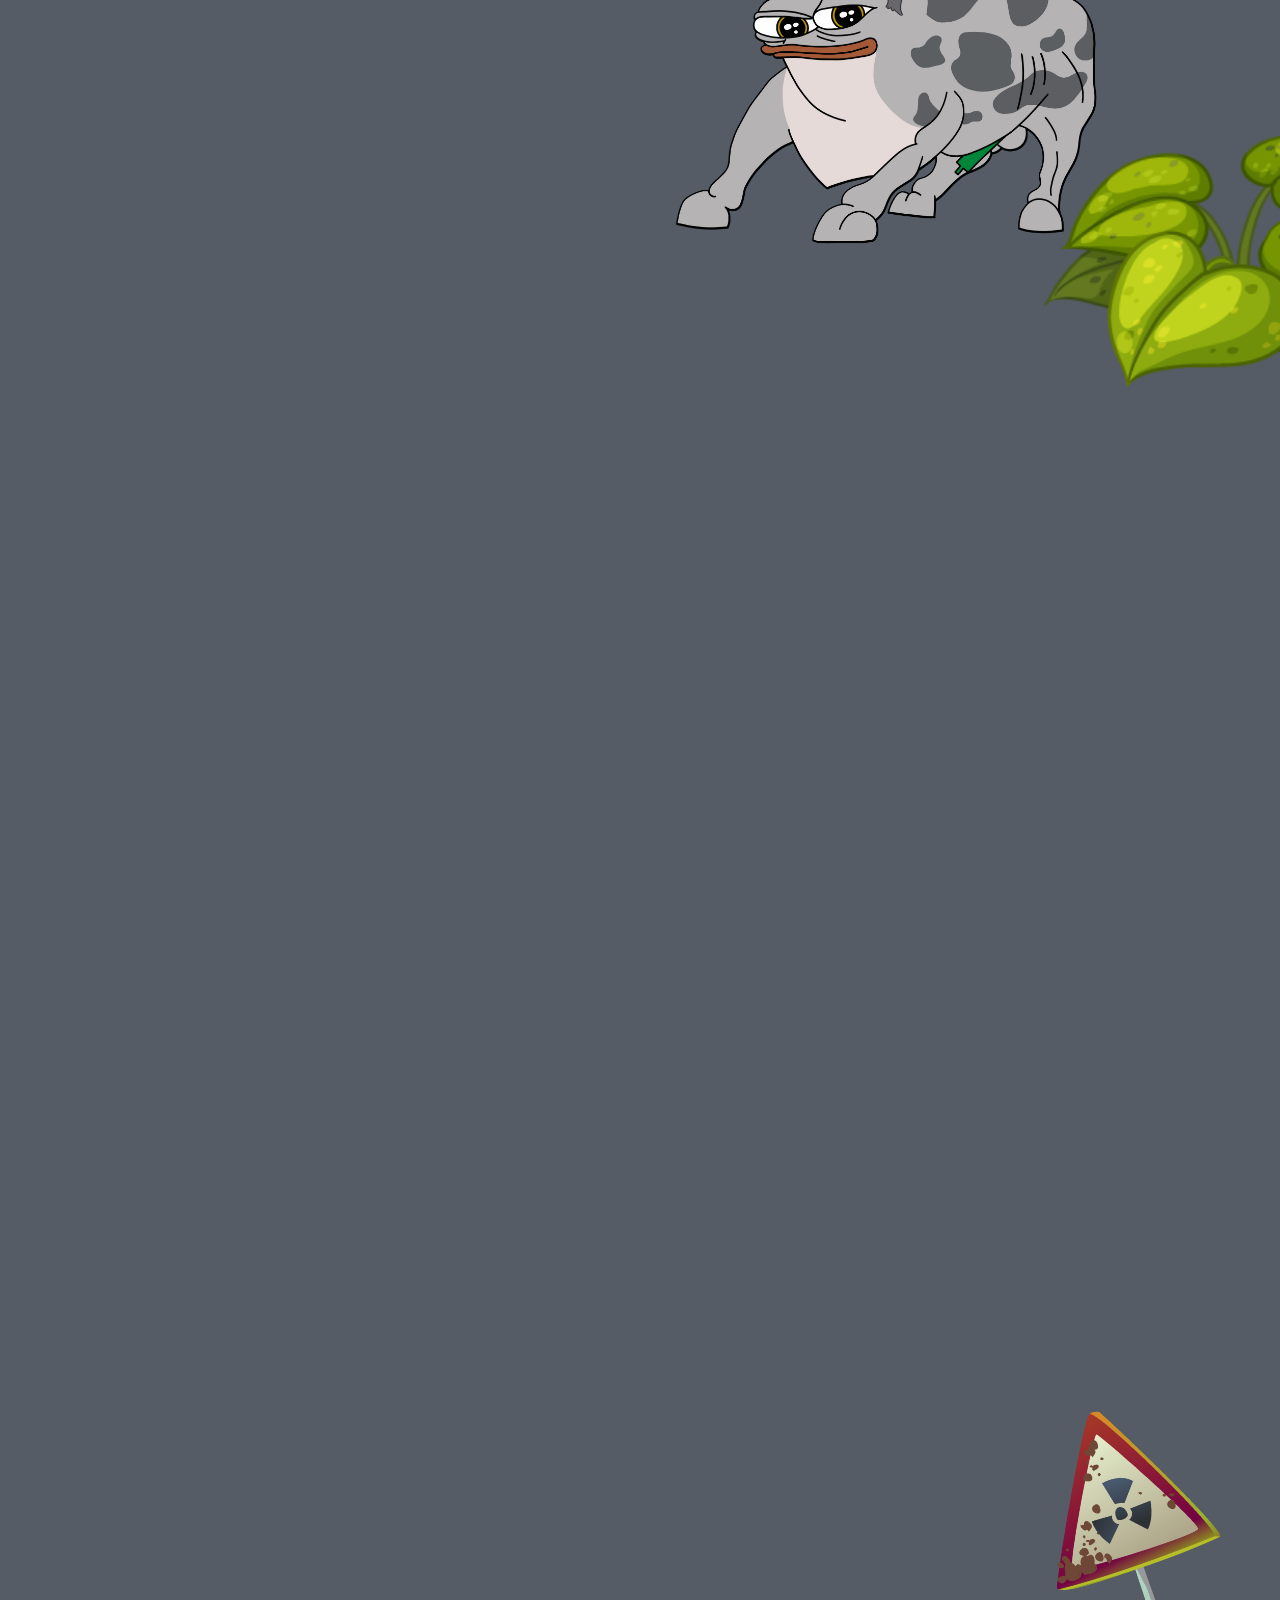
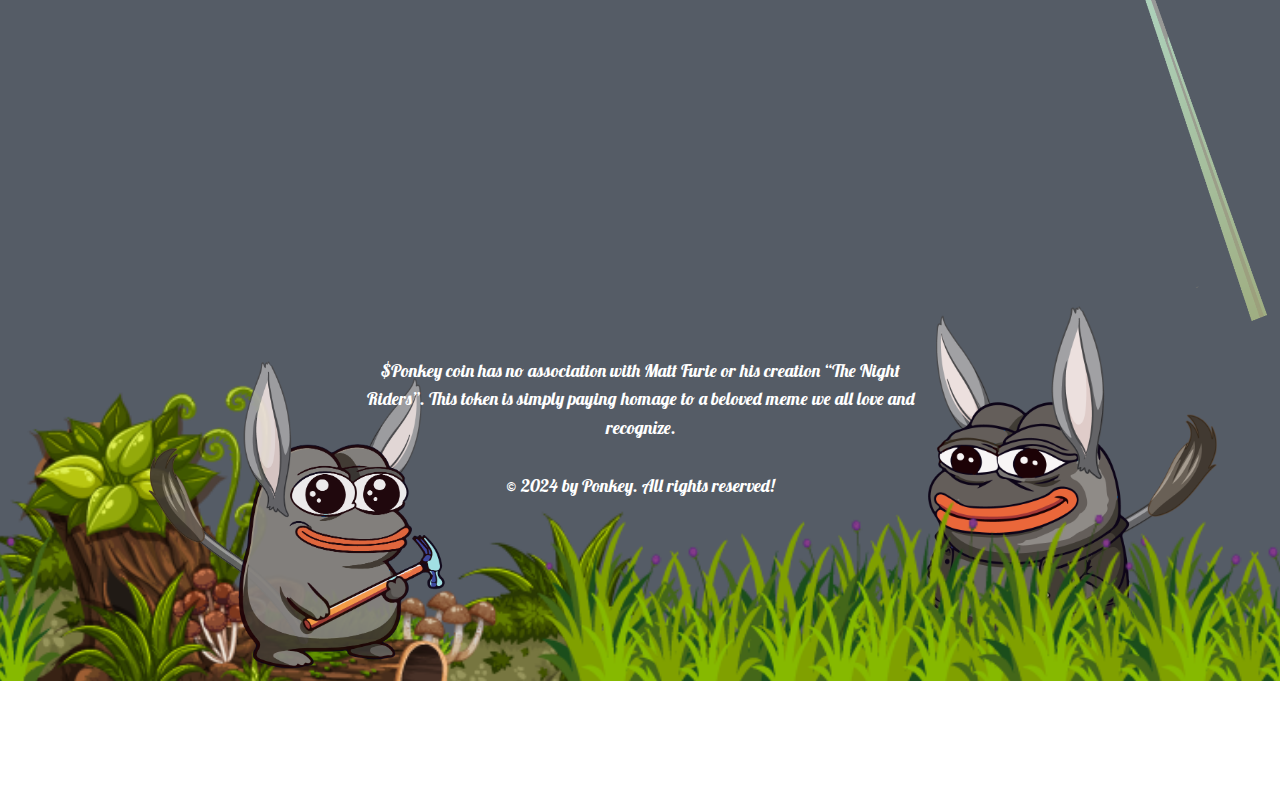
==== commit 4b369b07: "push" ====
--- a/PONKEY.html
+++ b/PONKEY.html
@@ -72,7 +72,7 @@
             <div class="u-black u-menu-overlay u-opacity u-opacity-70"></div>
           </div>
         </nav>
-        <a href="https://raydium.io" class="u-btn u-btn-round u-button-style u-hover-palette-1-light-1 u-palette-1-base u-radius u-btn-1" target="_blank">BUY NOW</a>
+        <a href="https://ape.store" class="u-btn u-btn-round u-button-style u-hover-palette-1-light-1 u-palette-1-base u-radius u-btn-1" target="_blank">BUY NOW</a>
       </div></header>
     <section class="u-clearfix u-hidden-md u-hidden-sm u-palette-5-dark-2 u-section-1" id="sec-c668">
       <div class="u-clearfix u-sheet u-sheet-1">
@@ -80,11 +80,11 @@
         <img class="u-expanded-width-xs u-image u-image-contain u-image-default u-image-2" src="images/font.png" alt="" data-image-width="1500" data-image-height="500">
         <p class="u-custom-font u-font-lobster u-text u-text-1"> is on a mission to take over the meme universe. The time has come for Ponkey to show his greatness.</p>
         <img class="u-image u-image-contain u-image-default u-preserve-proportions u-image-3" src="images/pIxfX8z30qij.png" alt="" data-image-width="250" data-image-height="250" data-href="https://x.com" data-target="_blank">
-        <img class="u-image u-image-contain u-image-default u-preserve-proportions u-image-4" src="images/0U2Pv58dZBvj.png" alt="" data-image-width="512" data-image-height="512" data-href="https://coinmarketcap.com" data-target="_blank">
+        <img class="u-image u-image-contain u-image-default u-preserve-proportions u-image-4" src="images/0U2Pv58dZBvj.png" alt="" data-image-width="512" data-image-height="512" data-href="https://ape.store" data-target="_blank">
         <img class="u-image u-image-contain u-image-default u-preserve-proportions u-image-5" src="images/TUzji2HEjnId.png" alt="" data-image-width="250" data-image-height="250" data-href="https://www.coingecko.com" data-target="_blank">
         <img class="u-image u-image-contain u-image-default u-preserve-proportions u-image-6" src="images/ILdD3Cn7EWu5.png" alt="" data-image-width="2500" data-image-height="2500" data-href="https://web.telegram.org/a/" data-target="_blank">
         <img class="u-image u-image-contain u-image-default u-preserve-proportions u-image-7" src="images/zyBM1lSh2uat.png" alt="" data-image-width="512" data-image-height="512" data-href="https://www.dextools.io" data-target="_blank">
-        <img class="u-image u-image-contain u-image-default u-preserve-proportions u-image-8" src="images/Raydium-Round-Logo-PNG.png" alt="" data-image-width="3000" data-image-height="3000" data-href="https://raydium.io" data-target="_blank">
+        <img class="u-image u-image-contain u-image-default u-preserve-proportions u-image-8" src="images/ape.store-Round-Logo-PNG.png" alt="" data-image-width="3000" data-image-height="3000" data-href="https://ape.store" data-target="_blank">
         <p class="u-custom-font u-font-lobster u-text u-text-white u-text-2">contract: ​xxxxxxxxxxxxxxxxxxxxxxxxxxxxxxxxxxx</p>
       </div>
     </section>
@@ -149,12 +149,12 @@
             </div>
             <div class="u-align-center u-border-3 u-border-no-bottom u-border-no-left u-border-no-right u-border-palette-2-base u-container-align-left u-container-style u-hover-feature u-list-item u-palette-2-dark-3 u-radius u-repeater-item u-shape-round u-list-item-3" data-animation-name="customAnimationIn" data-animation-duration="1000">
               <div class="u-container-layout u-similar-container u-container-layout-4">
-                <h3 class="u-align-left u-text u-text-6"> Go to raydium</h3>
-                <p class="u-align-left u-text u-text-7"> connect to Raydium. <a href="https://raydium.io" target="_blank" rel="noopener" class="OYPEnA font-feature-calt-off font-feature-clig-off font-feature-liga-off text-decoration-underline text-strikethrough-none u-active-none u-border-none u-btn u-button-style u-hover-none u-none u-text-palette-1-base u-btn-1">Get Some SOLhave SOL in your wallet to switch to $Ponkey.</a>
-                  <a href="https://raydium.io" target="_blank" rel="noopener" class="OYPEnA font-feature-calt-off font-feature-clig-off font-feature-liga-off text-decoration-underline text-strikethrough-none u-active-none u-border-none u-btn u-button-style u-hover-none u-none u-text-palette-1-base white-space-prewrap u-btn-2"></a>
-                  <a href="https://raydium.io" target="_blank" rel="noopener" class="OYPEnA font-feature-calt-off font-feature-clig-off font-feature-liga-off text-decoration-underline text-strikethrough-none u-active-none u-border-none u-btn u-button-style u-hover-none u-none u-text-palette-1-base u-btn-3">If you don’t have any SOL, transfer from another wallet,</a>
-                  <a href="https://raydium.io" target="_blank" rel="noopener" class="OYPEnA font-feature-calt-off font-feature-clig-off font-feature-liga-off text-decoration-underline text-strikethrough-none u-active-none u-border-none u-btn u-button-style u-hover-none u-none u-text-palette-1-base white-space-prewrap u-btn-4"></a>
-                  <a href="https://raydium.io" target="_blank" rel="noopener" class="OYPEnA font-feature-calt-off font-feature-clig-off font-feature-liga-off text-decoration-underline text-strikethrough-none u-active-none u-border-none u-btn u-button-style u-hover-none u-none u-text-palette-1-base u-btn-5">or buy on another exchange and send it to your wallet.</a> in google chrome or any browser you have the wallet in. Connect your wallet. Paste the $Ponkey token address into raydium, select Ponkey, and confirm. When raydium prompts you for a wallet signature, sign
+                <h3 class="u-align-left u-text u-text-6"> Go to ape.store</h3>
+                <p class="u-align-left u-text u-text-7"> connect to ape.store. <a href="https://ape.store" target="_blank" rel="noopener" class="OYPEnA font-feature-calt-off font-feature-clig-off font-feature-liga-off text-decoration-underline text-strikethrough-none u-active-none u-border-none u-btn u-button-style u-hover-none u-none u-text-palette-1-base u-btn-1">Get Some SOLhave SOL in your wallet to switch to $Ponkey.</a>
+                  <a href="https://ape.store" target="_blank" rel="noopener" class="OYPEnA font-feature-calt-off font-feature-clig-off font-feature-liga-off text-decoration-underline text-strikethrough-none u-active-none u-border-none u-btn u-button-style u-hover-none u-none u-text-palette-1-base white-space-prewrap u-btn-2"></a>
+                  <a href="https://ape.store" target="_blank" rel="noopener" class="OYPEnA font-feature-calt-off font-feature-clig-off font-feature-liga-off text-decoration-underline text-strikethrough-none u-active-none u-border-none u-btn u-button-style u-hover-none u-none u-text-palette-1-base u-btn-3">If you don’t have any SOL, transfer from another wallet,</a>
+                  <a href="https://ape.store" target="_blank" rel="noopener" class="OYPEnA font-feature-calt-off font-feature-clig-off font-feature-liga-off text-decoration-underline text-strikethrough-none u-active-none u-border-none u-btn u-button-style u-hover-none u-none u-text-palette-1-base white-space-prewrap u-btn-4"></a>
+                  <a href="https://ape.store" target="_blank" rel="noopener" class="OYPEnA font-feature-calt-off font-feature-clig-off font-feature-liga-off text-decoration-underline text-strikethrough-none u-active-none u-border-none u-btn u-button-style u-hover-none u-none u-text-palette-1-base u-btn-5">or buy on another exchange and send it to your wallet.</a> in google chrome or any browser you have the wallet in. Connect your wallet. Paste the $Ponkey token address into ape.store, select Ponkey, and confirm. When ape.store prompts you for a wallet signature, sign
                 </p>
               </div>
             </div>
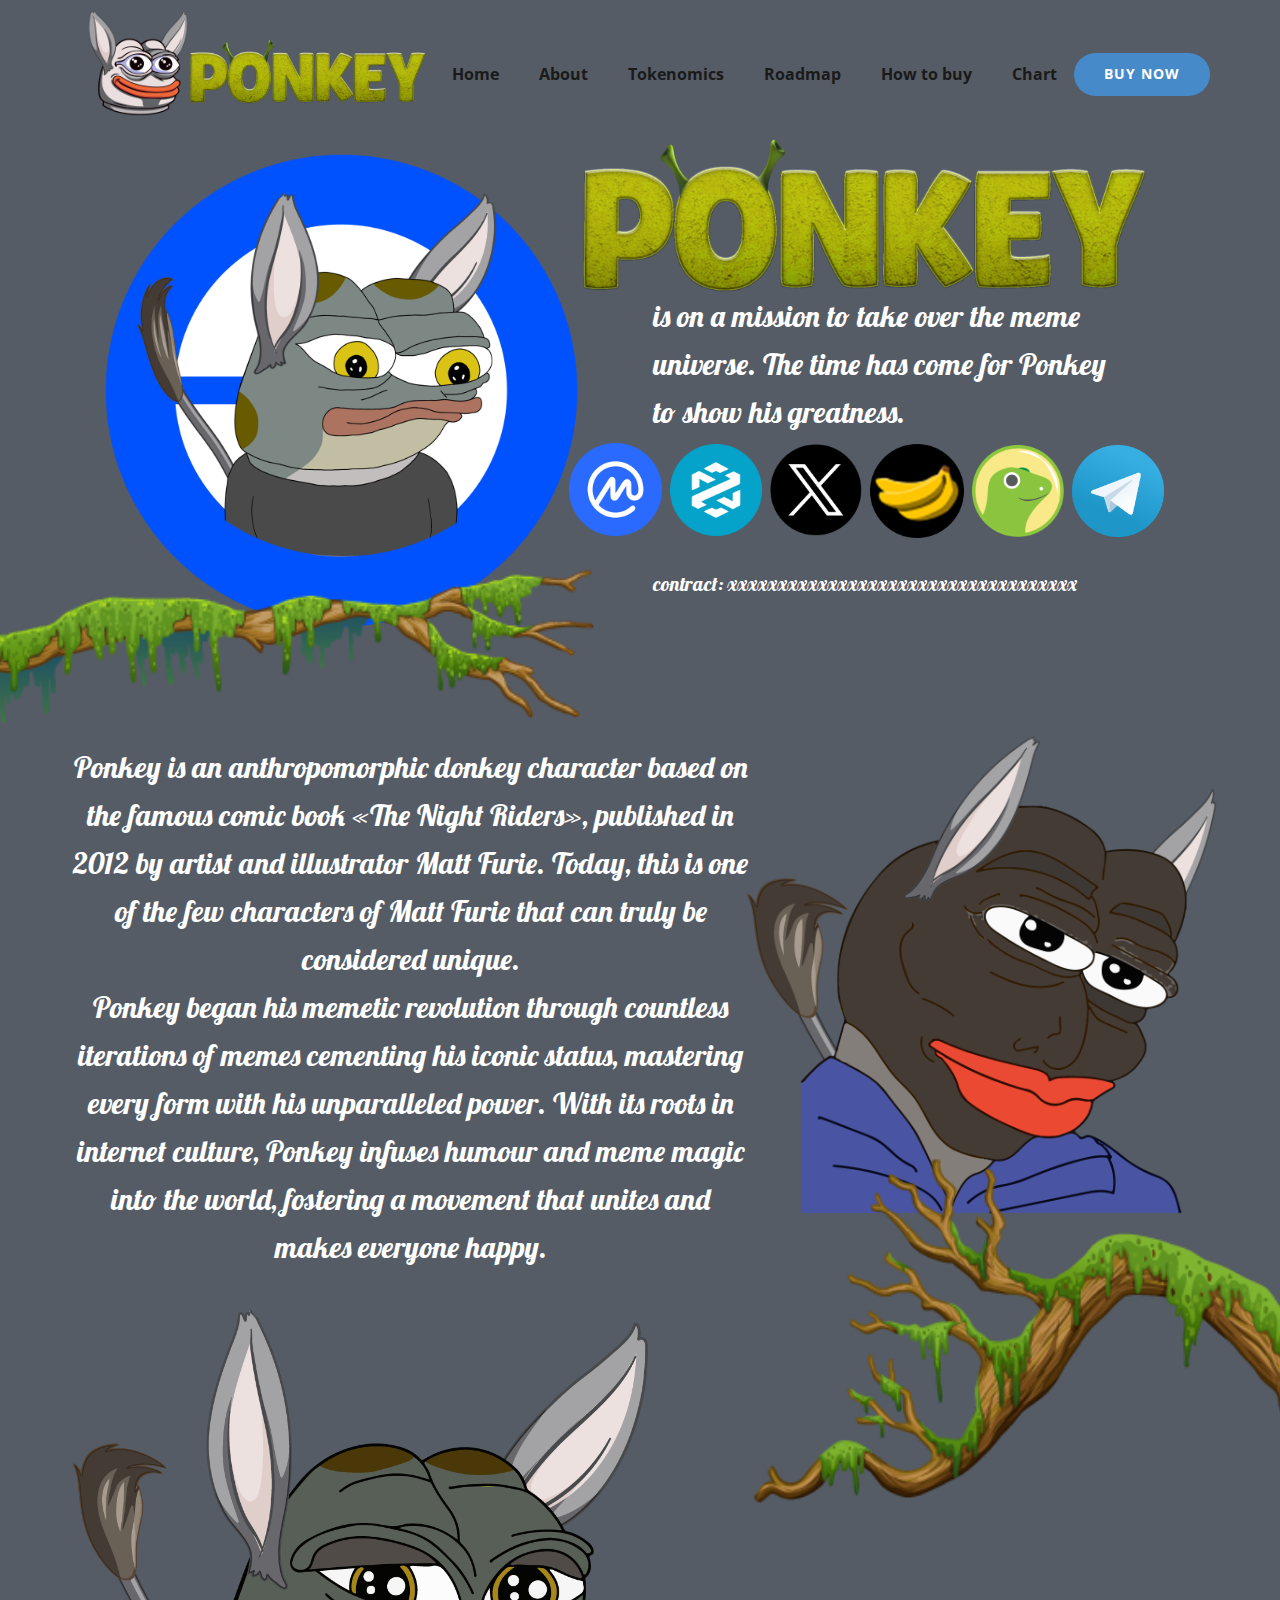
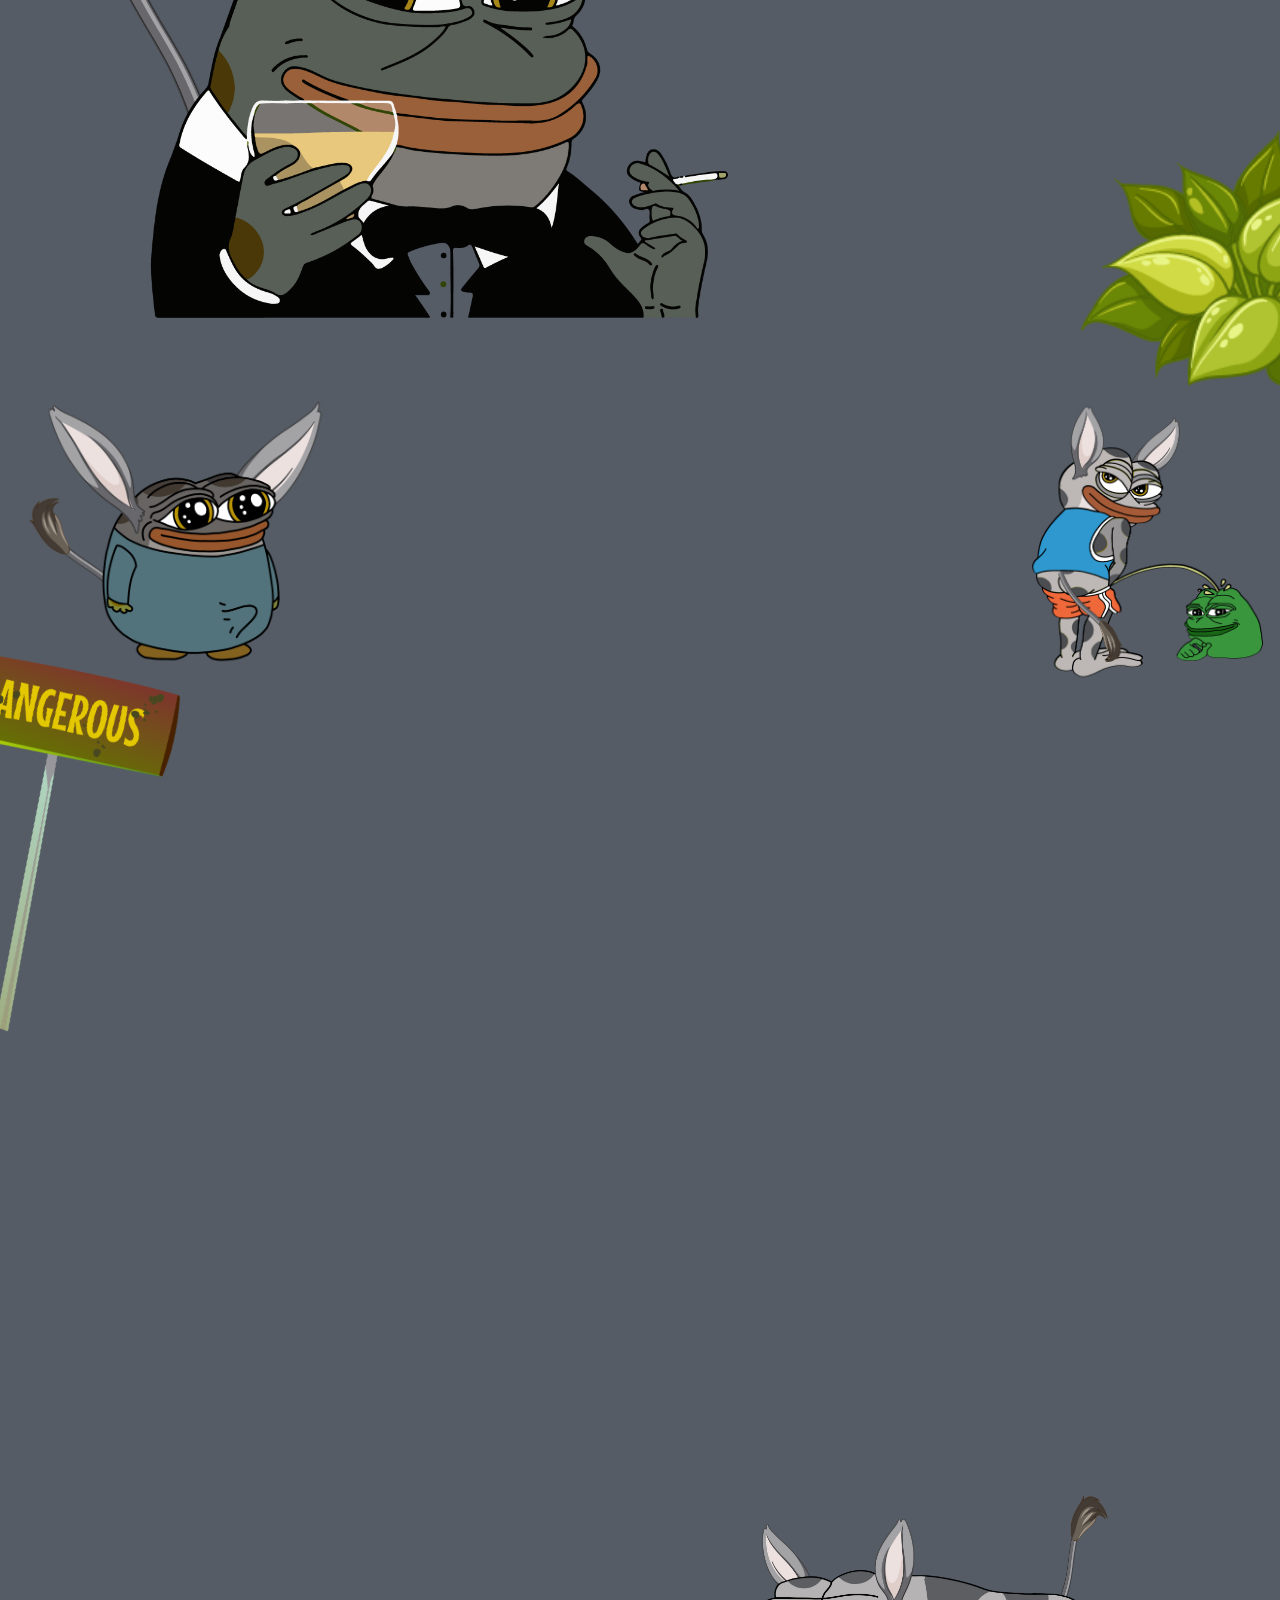
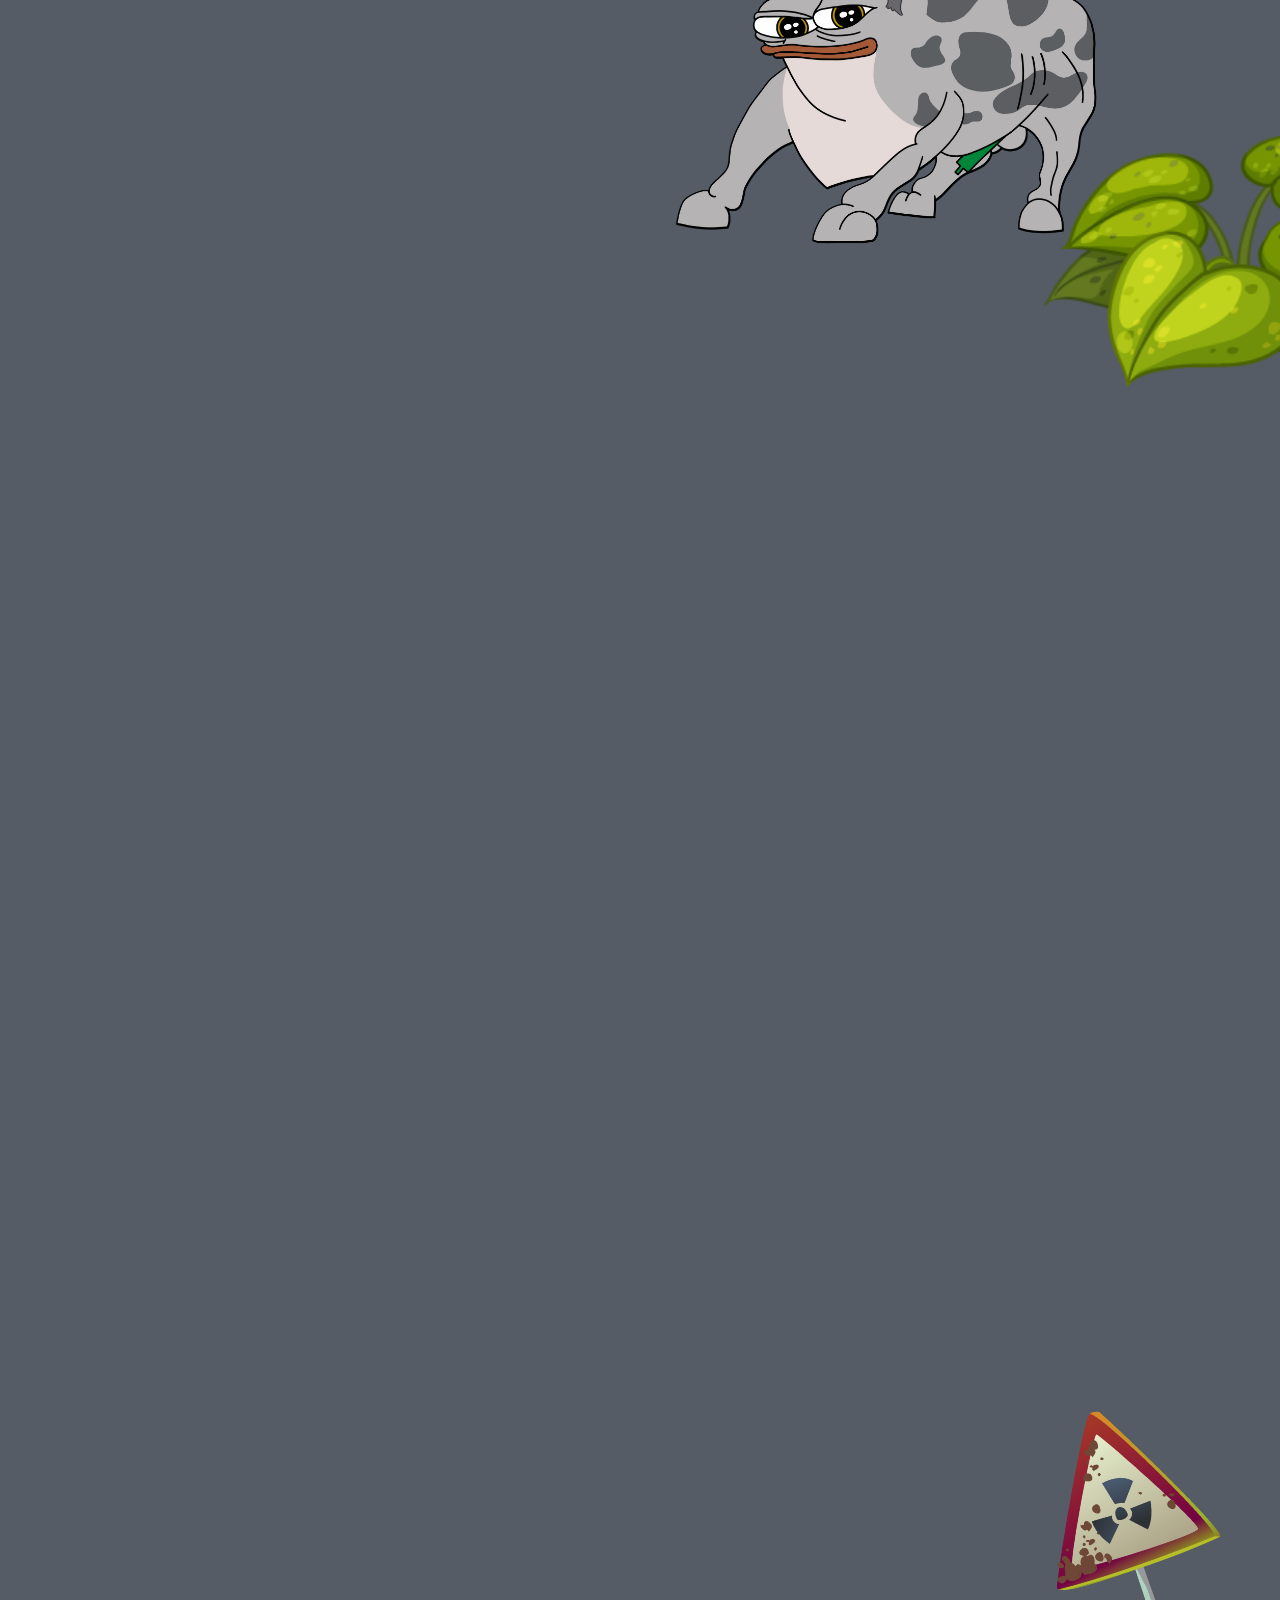
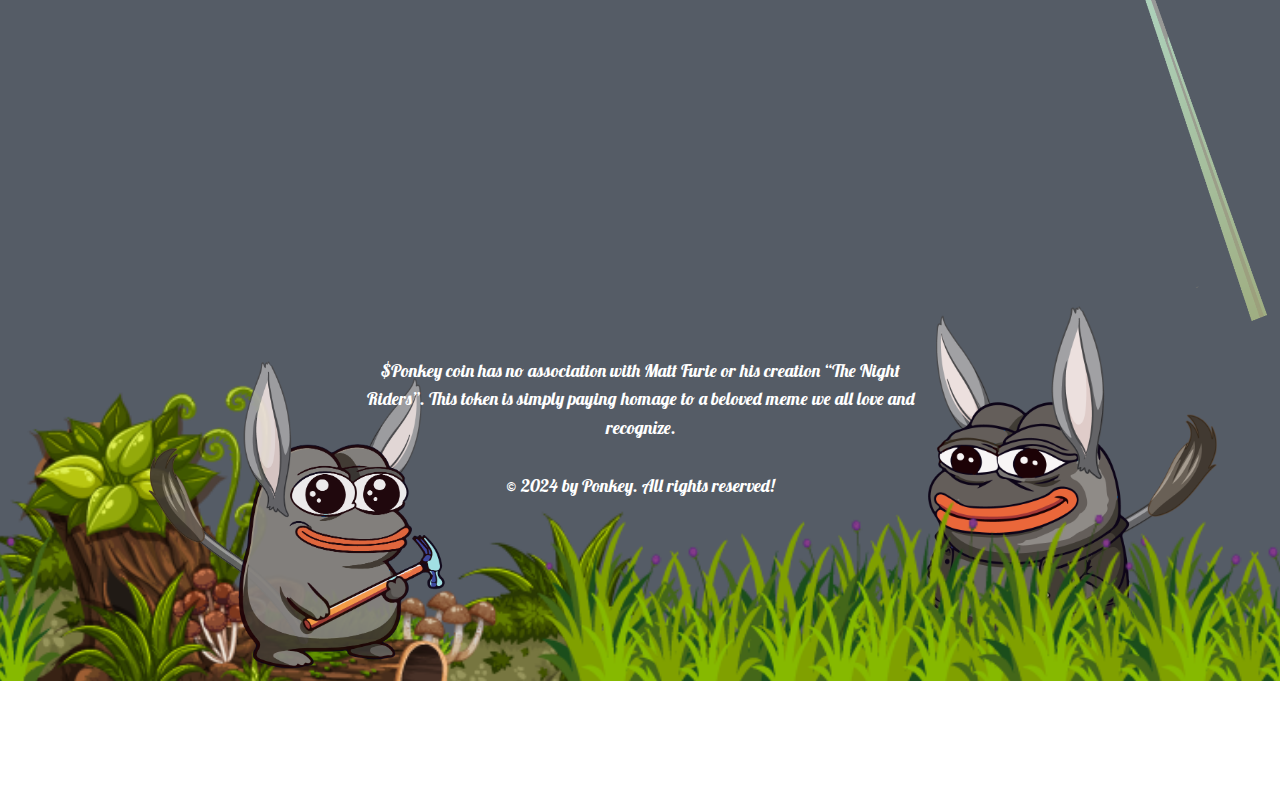
==== commit 1bc4aa01: "push" ====
--- a/PONKEY.html
+++ b/PONKEY.html
@@ -91,7 +91,7 @@
     <section class="u-clearfix u-hidden-md u-hidden-sm u-palette-5-dark-2 u-section-2" id="sec-f2eb">
       <div class="u-clearfix u-sheet u-sheet-1">
         <img class="u-hidden-xs u-image u-image-contain u-image-default u-image-1" src="images/1yjw_7ryt_180516-Convertido.png" alt="" data-image-width="397" data-image-height="242">
-        <p class="u-align-center u-custom-font u-font-lobster u-hidden-xs u-text u-text-1">Ponkey is an anthropomorphic frog character based on the famous comic book «The Night Riders», published in 2012 by artist and illustrator Matt Furie. Today, this is one of the few characters of Matt Furie that can truly be considered unique.</p>
+        <p class="u-align-center u-custom-font u-font-lobster u-hidden-xs u-text u-text-1">Ponkey is an anthropomorphic donkey character based on the famous comic book «The Night Riders», published in 2012 by artist and illustrator Matt Furie. Today, this is one of the few characters of Matt Furie that can truly be considered unique.</p>
         <p class="u-align-center u-custom-font u-font-lobster u-text u-text-2">Ponkey began his memetic revolution through countless iterations of memes cementing his iconic status, mastering every form with his unparalleled power. With its roots in internet culture, Ponkey infuses humour and meme magic into the world, fostering a movement that unites and makes everyone happy.</p>
         <img class="custom-expanded u-hidden-xs u-image u-image-contain u-image-default u-image-2" src="images/ponkeychad.png" alt="" data-image-width="1280" data-image-height="1024">
       </div>
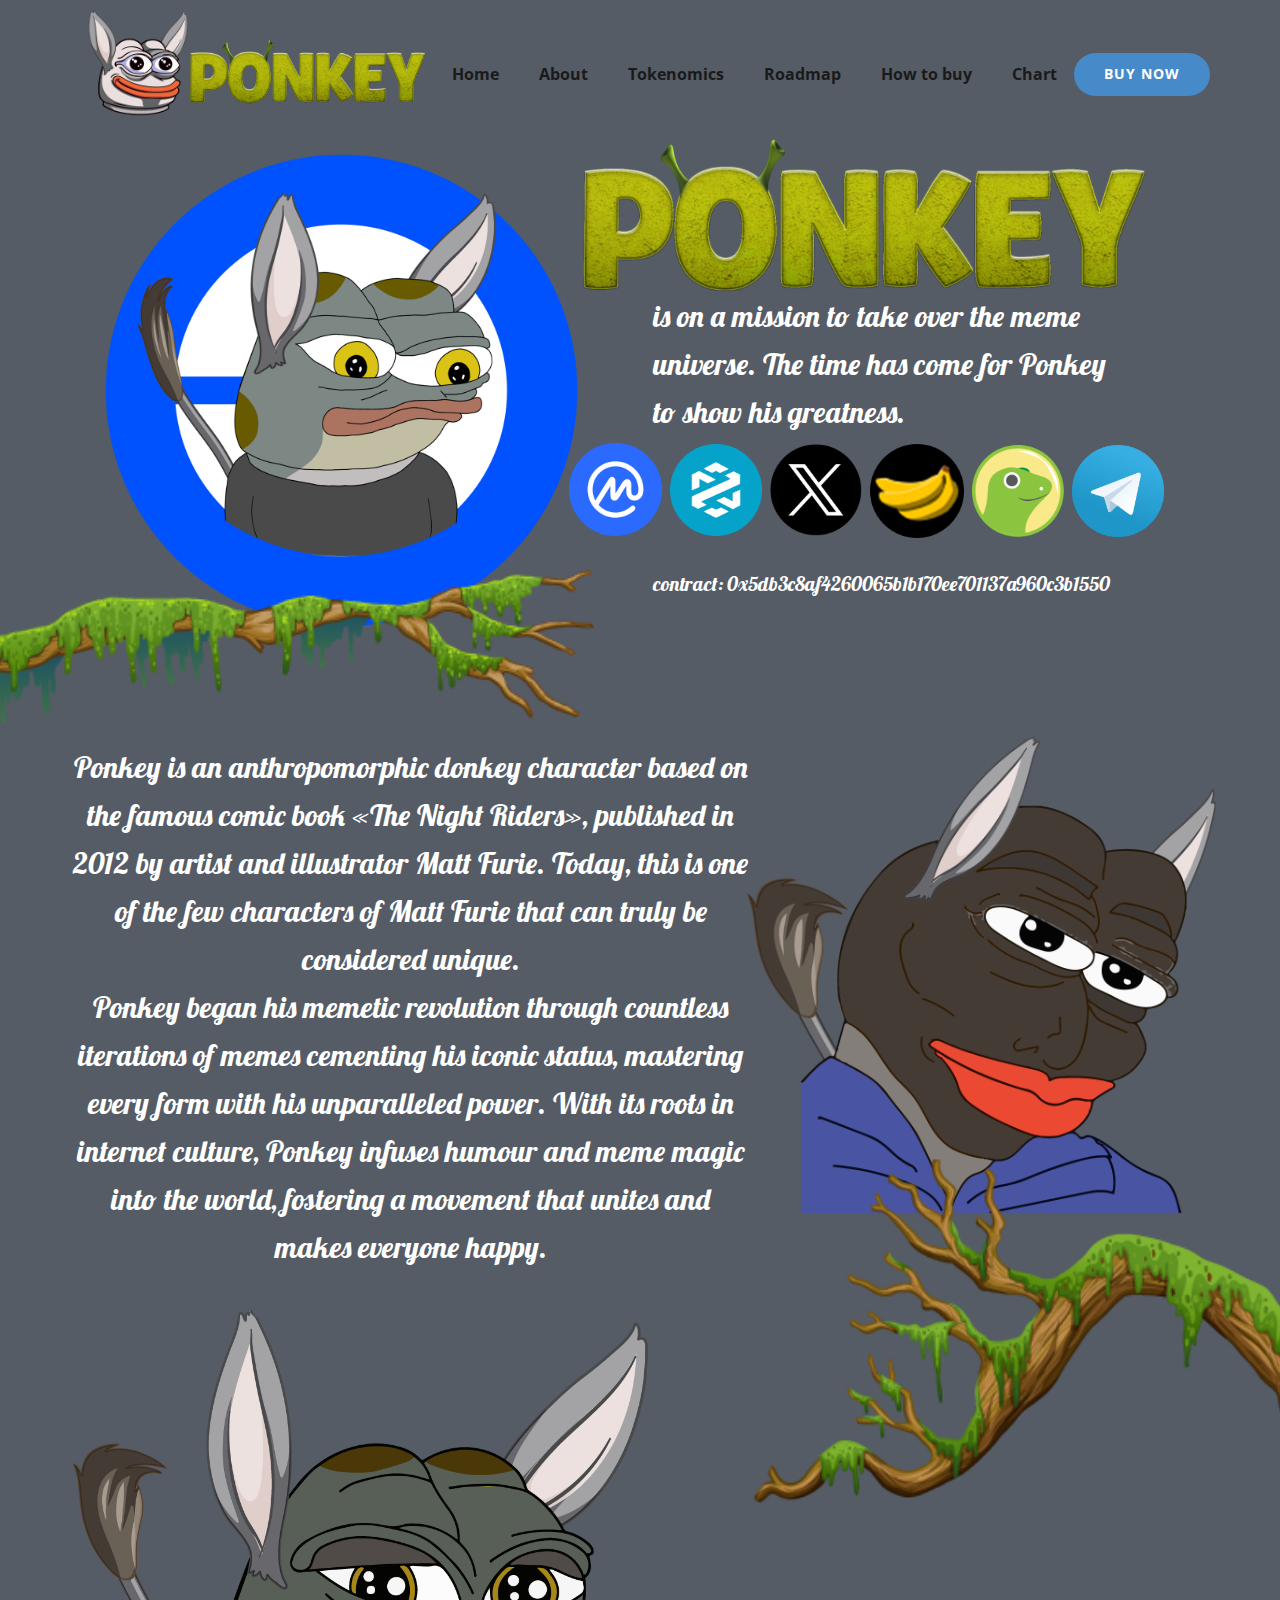
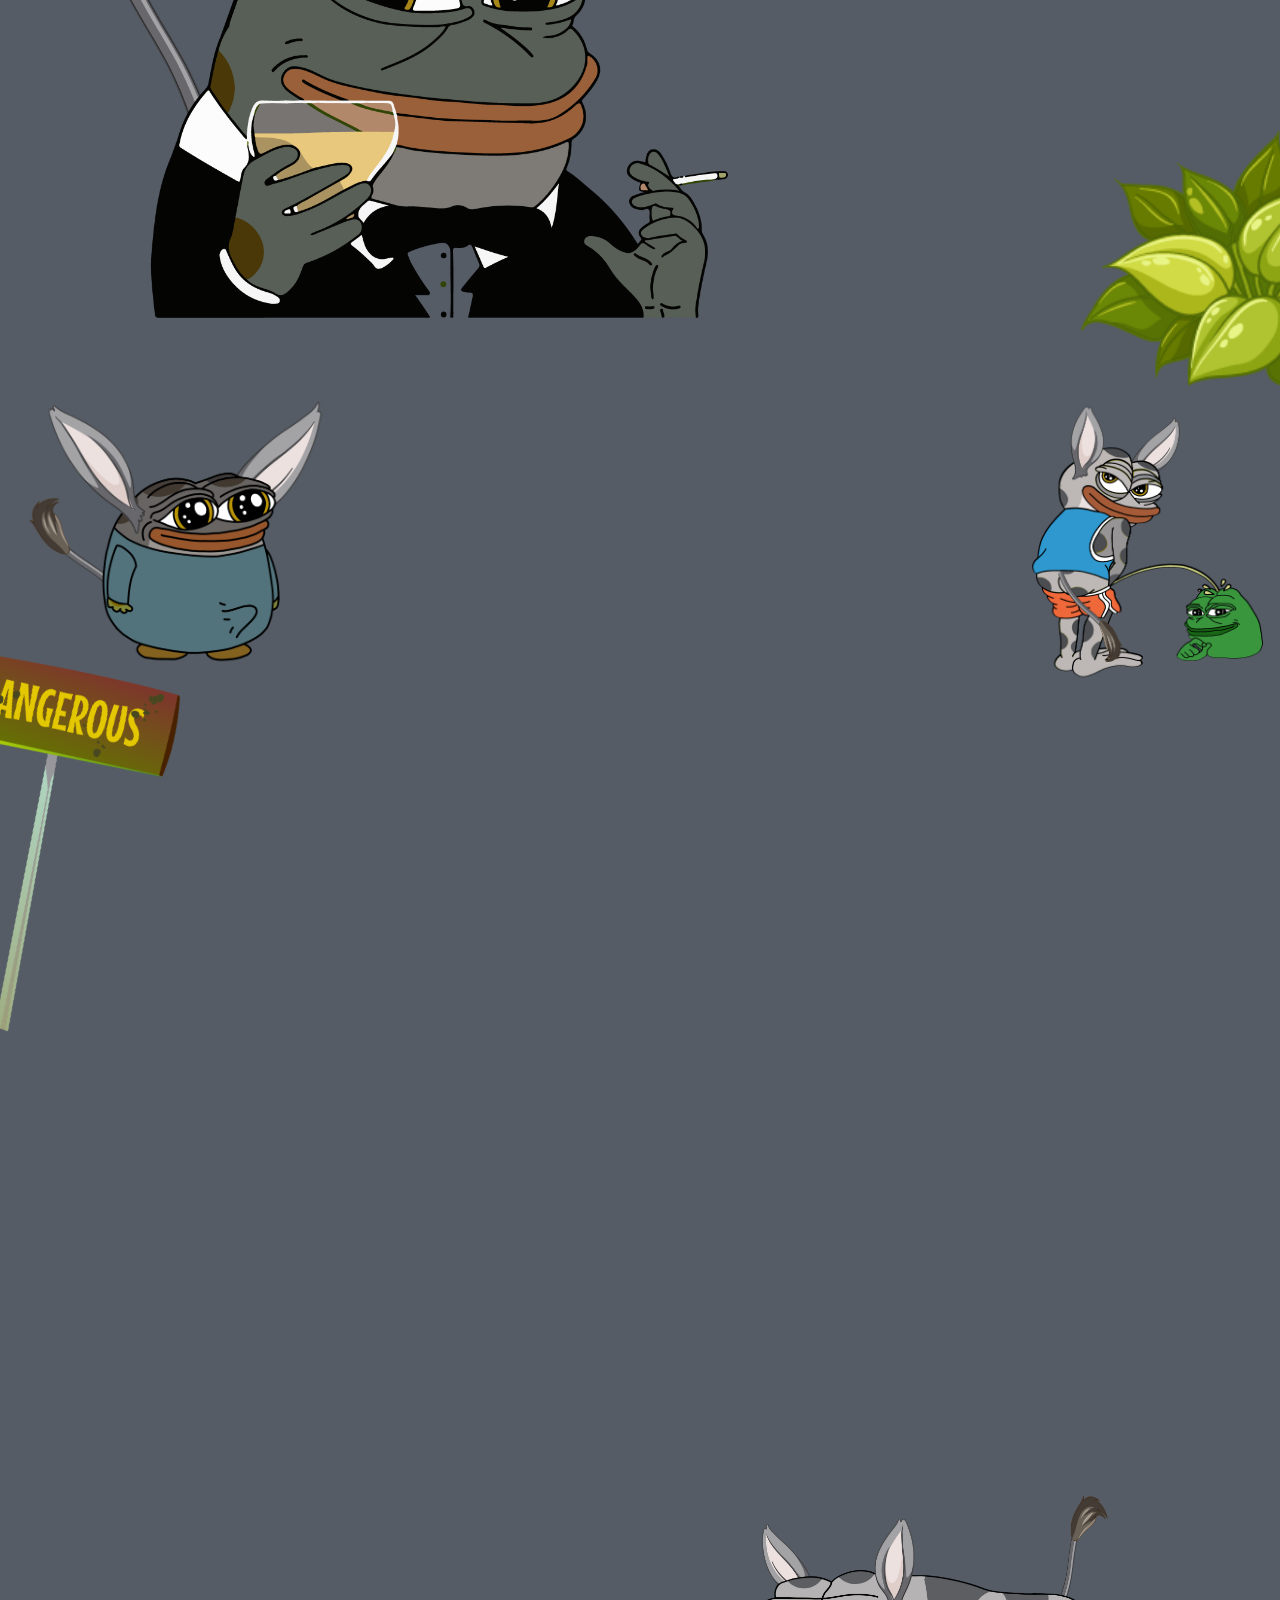
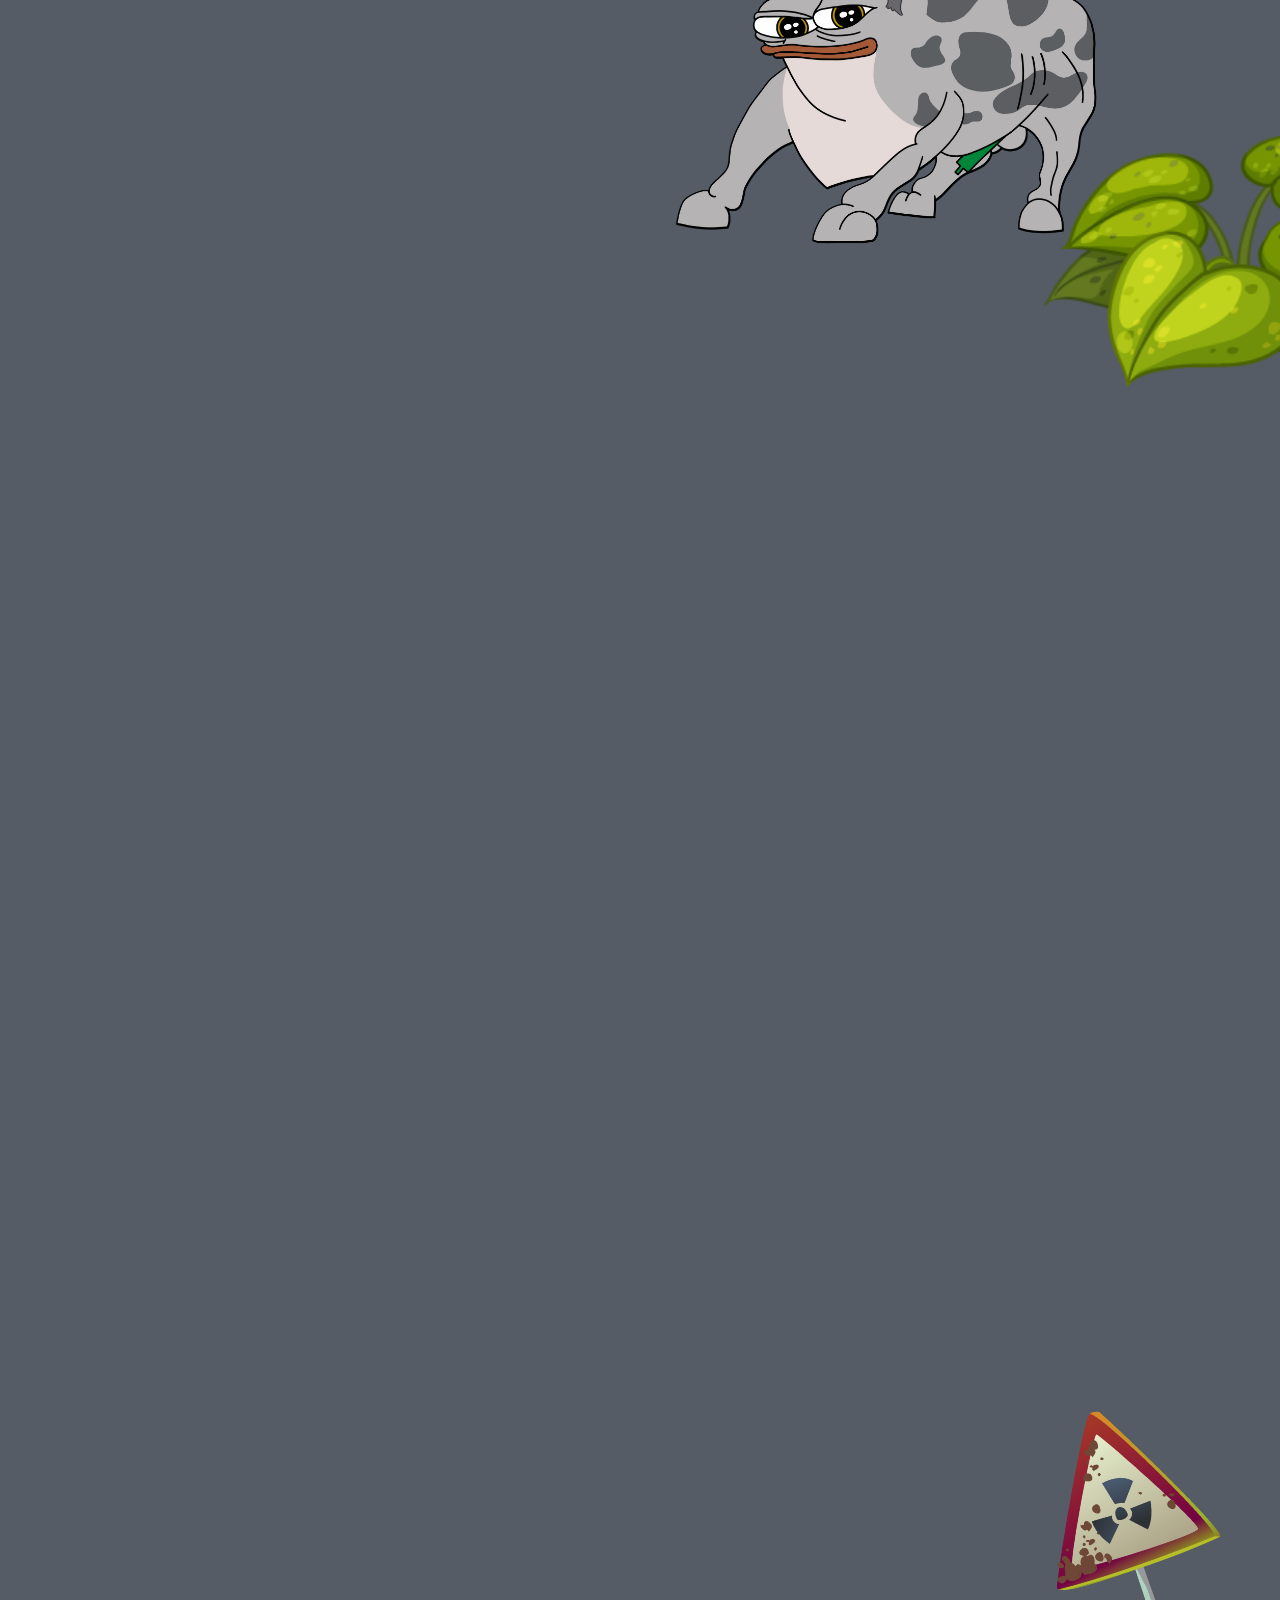
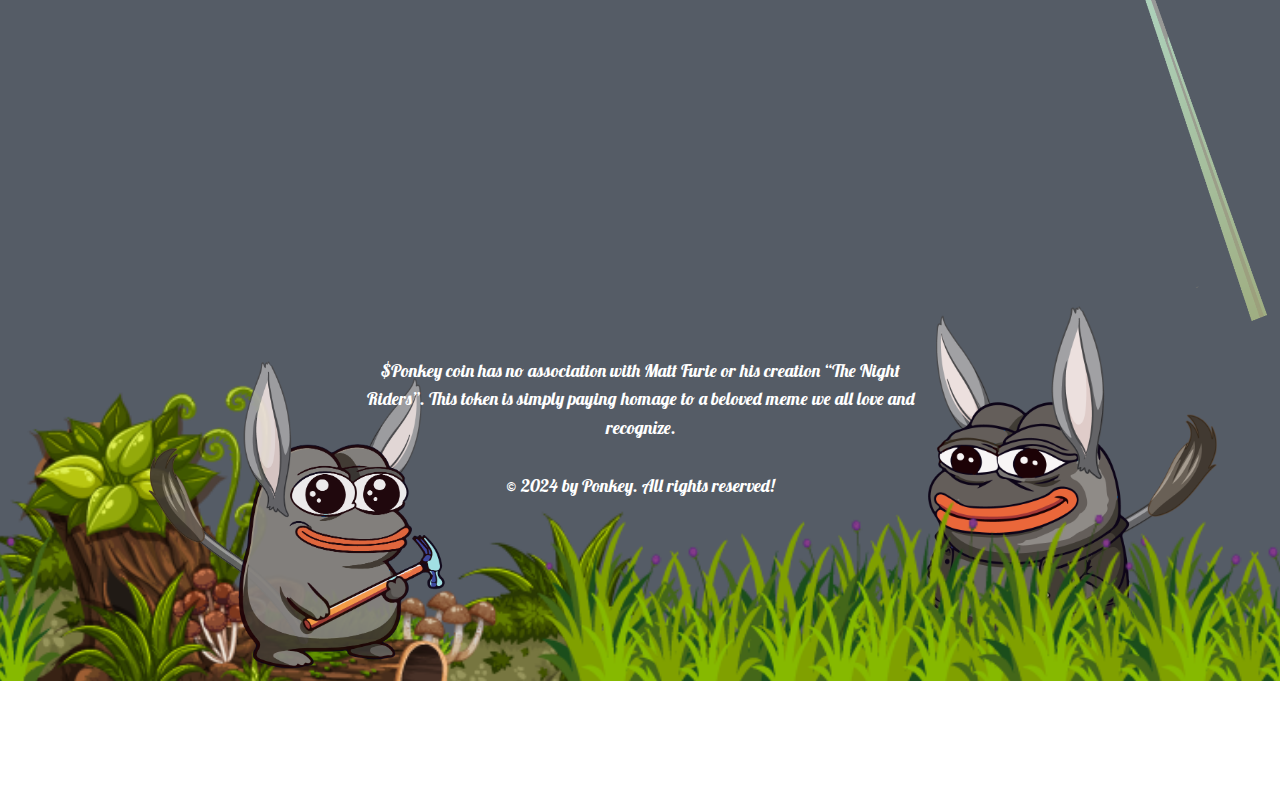
==== commit 6865cfc8: "push" ====
--- a/PONKEY.html
+++ b/PONKEY.html
@@ -33,10 +33,10 @@
     <meta property="og:type" content="website">
   <meta data-intl-tel-input-cdn-path="intlTelInput/"></head>
   <body data-path-to-root="./" data-include-products="false" class="u-body u-xl-mode" data-lang="es"><header class="u-clearfix u-header u-hidden-md u-hidden-sm u-palette-5-dark-2 u-header" id="sec-96b3"><div class="u-clearfix u-sheet u-sheet-1">
-        <a href="https://nicepage.com" class="u-image u-logo u-image-1" data-image-width="1280" data-image-height="1024">
+        <a href="https://t.me/PonkeyOnBase" class="u-image u-logo u-image-1" data-image-width="1280" data-image-height="1024">
           <img src="images/ponkey.png" class="u-logo-image u-logo-image-1">
         </a>
-        <a href="https://nicepage.com" class="u-hidden-xs u-image u-logo u-image-2" data-image-width="1500" data-image-height="500">
+        <a href="https://t.me/PonkeyOnBase" class="u-hidden-xs u-image u-logo u-image-2" data-image-width="1500" data-image-height="500">
           <img src="images/font.png" class="u-logo-image u-logo-image-2">
         </a>
         <nav class="u-menu u-menu-one-level u-offcanvas u-menu-1">
@@ -72,20 +72,20 @@
             <div class="u-black u-menu-overlay u-opacity u-opacity-70"></div>
           </div>
         </nav>
-        <a href="https://ape.store" class="u-btn u-btn-round u-button-style u-hover-palette-1-light-1 u-palette-1-base u-radius u-btn-1" target="_blank">BUY NOW</a>
+        <a href="https://ape.store/base/0x5db3c8af4260065b1b170ee701137a960c3b1550" class="u-btn u-btn-round u-button-style u-hover-palette-1-light-1 u-palette-1-base u-radius u-btn-1" target="_blank">BUY NOW</a>
       </div></header>
     <section class="u-clearfix u-hidden-md u-hidden-sm u-palette-5-dark-2 u-section-1" id="sec-c668">
       <div class="u-clearfix u-sheet u-sheet-1">
         <img class="u-expanded-height u-hidden-xs u-image u-image-default u-image-1" src="images/ponkeyjob.png" alt="" data-image-width="1280" data-image-height="1280">
         <img class="u-expanded-width-xs u-image u-image-contain u-image-default u-image-2" src="images/font.png" alt="" data-image-width="1500" data-image-height="500">
         <p class="u-custom-font u-font-lobster u-text u-text-1"> is on a mission to take over the meme universe. The time has come for Ponkey to show his greatness.</p>
-        <img class="u-image u-image-contain u-image-default u-preserve-proportions u-image-3" src="images/pIxfX8z30qij.png" alt="" data-image-width="250" data-image-height="250" data-href="https://x.com" data-target="_blank">
-        <img class="u-image u-image-contain u-image-default u-preserve-proportions u-image-4" src="images/0U2Pv58dZBvj.png" alt="" data-image-width="512" data-image-height="512" data-href="https://ape.store" data-target="_blank">
+        <img class="u-image u-image-contain u-image-default u-preserve-proportions u-image-3" src="images/pIxfX8z30qij.png" alt="" data-image-width="250" data-image-height="250" data-href="https://x.com/Ponkeyonape" data-target="_blank">
+        <img class="u-image u-image-contain u-image-default u-preserve-proportions u-image-4" src="images/0U2Pv58dZBvj.png" alt="" data-image-width="512" data-image-height="512" data-href="https://ape.store/base/0x5db3c8af4260065b1b170ee701137a960c3b1550" data-target="_blank">
         <img class="u-image u-image-contain u-image-default u-preserve-proportions u-image-5" src="images/TUzji2HEjnId.png" alt="" data-image-width="250" data-image-height="250" data-href="https://www.coingecko.com" data-target="_blank">
-        <img class="u-image u-image-contain u-image-default u-preserve-proportions u-image-6" src="images/ILdD3Cn7EWu5.png" alt="" data-image-width="2500" data-image-height="2500" data-href="https://web.telegram.org/a/" data-target="_blank">
+        <img class="u-image u-image-contain u-image-default u-preserve-proportions u-image-6" src="images/ILdD3Cn7EWu5.png" alt="" data-image-width="2500" data-image-height="2500" data-href="https://t.me/PonkeyOnBase" data-target="_blank">
         <img class="u-image u-image-contain u-image-default u-preserve-proportions u-image-7" src="images/zyBM1lSh2uat.png" alt="" data-image-width="512" data-image-height="512" data-href="https://www.dextools.io" data-target="_blank">
-        <img class="u-image u-image-contain u-image-default u-preserve-proportions u-image-8" src="images/ape.store-Round-Logo-PNG.png" alt="" data-image-width="3000" data-image-height="3000" data-href="https://ape.store" data-target="_blank">
-        <p class="u-custom-font u-font-lobster u-text u-text-white u-text-2">contract: ​xxxxxxxxxxxxxxxxxxxxxxxxxxxxxxxxxxx</p>
+        <img class="u-image u-image-contain u-image-default u-preserve-proportions u-image-8" src="images/ape.store-Round-Logo-PNG.png" alt="" data-image-width="3000" data-image-height="3000" data-href="https://ape.store/base/0x5db3c8af4260065b1b170ee701137a960c3b1550" data-target="_blank">
+        <p class="u-custom-font u-font-lobster u-text u-text-white u-text-2">contract: ​0x5db3c8af4260065b1b170ee701137a960c3b1550</p>
       </div>
     </section>
     <section class="u-clearfix u-hidden-md u-hidden-sm u-palette-5-dark-2 u-section-2" id="sec-f2eb">
@@ -150,11 +150,11 @@
             <div class="u-align-center u-border-3 u-border-no-bottom u-border-no-left u-border-no-right u-border-palette-2-base u-container-align-left u-container-style u-hover-feature u-list-item u-palette-2-dark-3 u-radius u-repeater-item u-shape-round u-list-item-3" data-animation-name="customAnimationIn" data-animation-duration="1000">
               <div class="u-container-layout u-similar-container u-container-layout-4">
                 <h3 class="u-align-left u-text u-text-6"> Go to ape.store</h3>
-                <p class="u-align-left u-text u-text-7"> connect to ape.store. <a href="https://ape.store" target="_blank" rel="noopener" class="OYPEnA font-feature-calt-off font-feature-clig-off font-feature-liga-off text-decoration-underline text-strikethrough-none u-active-none u-border-none u-btn u-button-style u-hover-none u-none u-text-palette-1-base u-btn-1">Get Some SOLhave SOL in your wallet to switch to $Ponkey.</a>
-                  <a href="https://ape.store" target="_blank" rel="noopener" class="OYPEnA font-feature-calt-off font-feature-clig-off font-feature-liga-off text-decoration-underline text-strikethrough-none u-active-none u-border-none u-btn u-button-style u-hover-none u-none u-text-palette-1-base white-space-prewrap u-btn-2"></a>
-                  <a href="https://ape.store" target="_blank" rel="noopener" class="OYPEnA font-feature-calt-off font-feature-clig-off font-feature-liga-off text-decoration-underline text-strikethrough-none u-active-none u-border-none u-btn u-button-style u-hover-none u-none u-text-palette-1-base u-btn-3">If you don’t have any SOL, transfer from another wallet,</a>
-                  <a href="https://ape.store" target="_blank" rel="noopener" class="OYPEnA font-feature-calt-off font-feature-clig-off font-feature-liga-off text-decoration-underline text-strikethrough-none u-active-none u-border-none u-btn u-button-style u-hover-none u-none u-text-palette-1-base white-space-prewrap u-btn-4"></a>
-                  <a href="https://ape.store" target="_blank" rel="noopener" class="OYPEnA font-feature-calt-off font-feature-clig-off font-feature-liga-off text-decoration-underline text-strikethrough-none u-active-none u-border-none u-btn u-button-style u-hover-none u-none u-text-palette-1-base u-btn-5">or buy on another exchange and send it to your wallet.</a> in google chrome or any browser you have the wallet in. Connect your wallet. Paste the $Ponkey token address into ape.store, select Ponkey, and confirm. When ape.store prompts you for a wallet signature, sign
+                <p class="u-align-left u-text u-text-7"> connect to ape.store. <a href="https://ape.store/base/0x5db3c8af4260065b1b170ee701137a960c3b1550" target="_blank" rel="noopener" class="OYPEnA font-feature-calt-off font-feature-clig-off font-feature-liga-off text-decoration-underline text-strikethrough-none u-active-none u-border-none u-btn u-button-style u-hover-none u-none u-text-palette-1-base u-btn-1">Get Some SOLhave SOL in your wallet to switch to $Ponkey.</a>
+                  <a href="https://ape.store/base/0x5db3c8af4260065b1b170ee701137a960c3b1550" target="_blank" rel="noopener" class="OYPEnA font-feature-calt-off font-feature-clig-off font-feature-liga-off text-decoration-underline text-strikethrough-none u-active-none u-border-none u-btn u-button-style u-hover-none u-none u-text-palette-1-base white-space-prewrap u-btn-2"></a>
+                  <a href="https://ape.store/base/0x5db3c8af4260065b1b170ee701137a960c3b1550" target="_blank" rel="noopener" class="OYPEnA font-feature-calt-off font-feature-clig-off font-feature-liga-off text-decoration-underline text-strikethrough-none u-active-none u-border-none u-btn u-button-style u-hover-none u-none u-text-palette-1-base u-btn-3">If you don’t have any SOL, transfer from another wallet,</a>
+                  <a href="https://ape.store/base/0x5db3c8af4260065b1b170ee701137a960c3b1550" target="_blank" rel="noopener" class="OYPEnA font-feature-calt-off font-feature-clig-off font-feature-liga-off text-decoration-underline text-strikethrough-none u-active-none u-border-none u-btn u-button-style u-hover-none u-none u-text-palette-1-base white-space-prewrap u-btn-4"></a>
+                  <a href="https://ape.store/base/0x5db3c8af4260065b1b170ee701137a960c3b1550" target="_blank" rel="noopener" class="OYPEnA font-feature-calt-off font-feature-clig-off font-feature-liga-off text-decoration-underline text-strikethrough-none u-active-none u-border-none u-btn u-button-style u-hover-none u-none u-text-palette-1-base u-btn-5">or buy on another exchange and send it to your wallet.</a> in google chrome or any browser you have the wallet in. Connect your wallet. Paste the $Ponkey token address into ape.store, select Ponkey, and confirm. When ape.store prompts you for a wallet signature, sign
                 </p>
               </div>
             </div>
